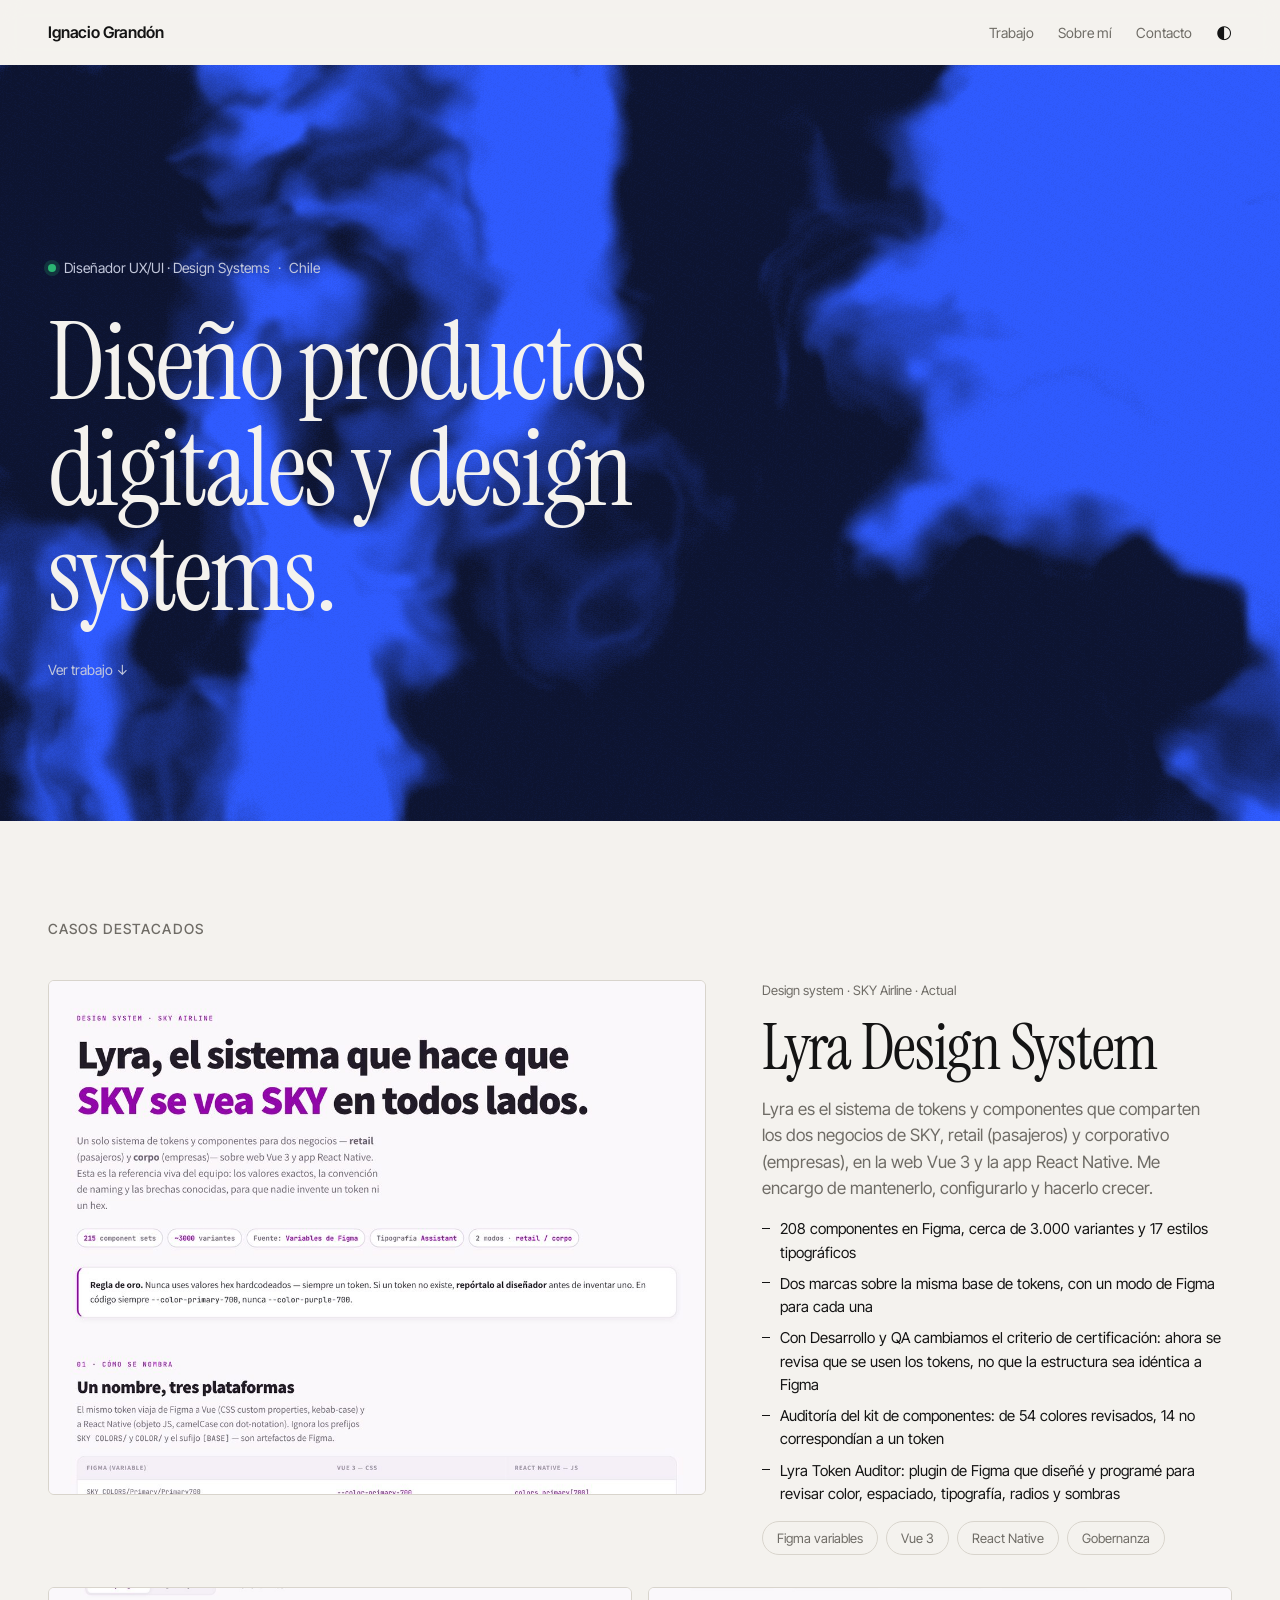
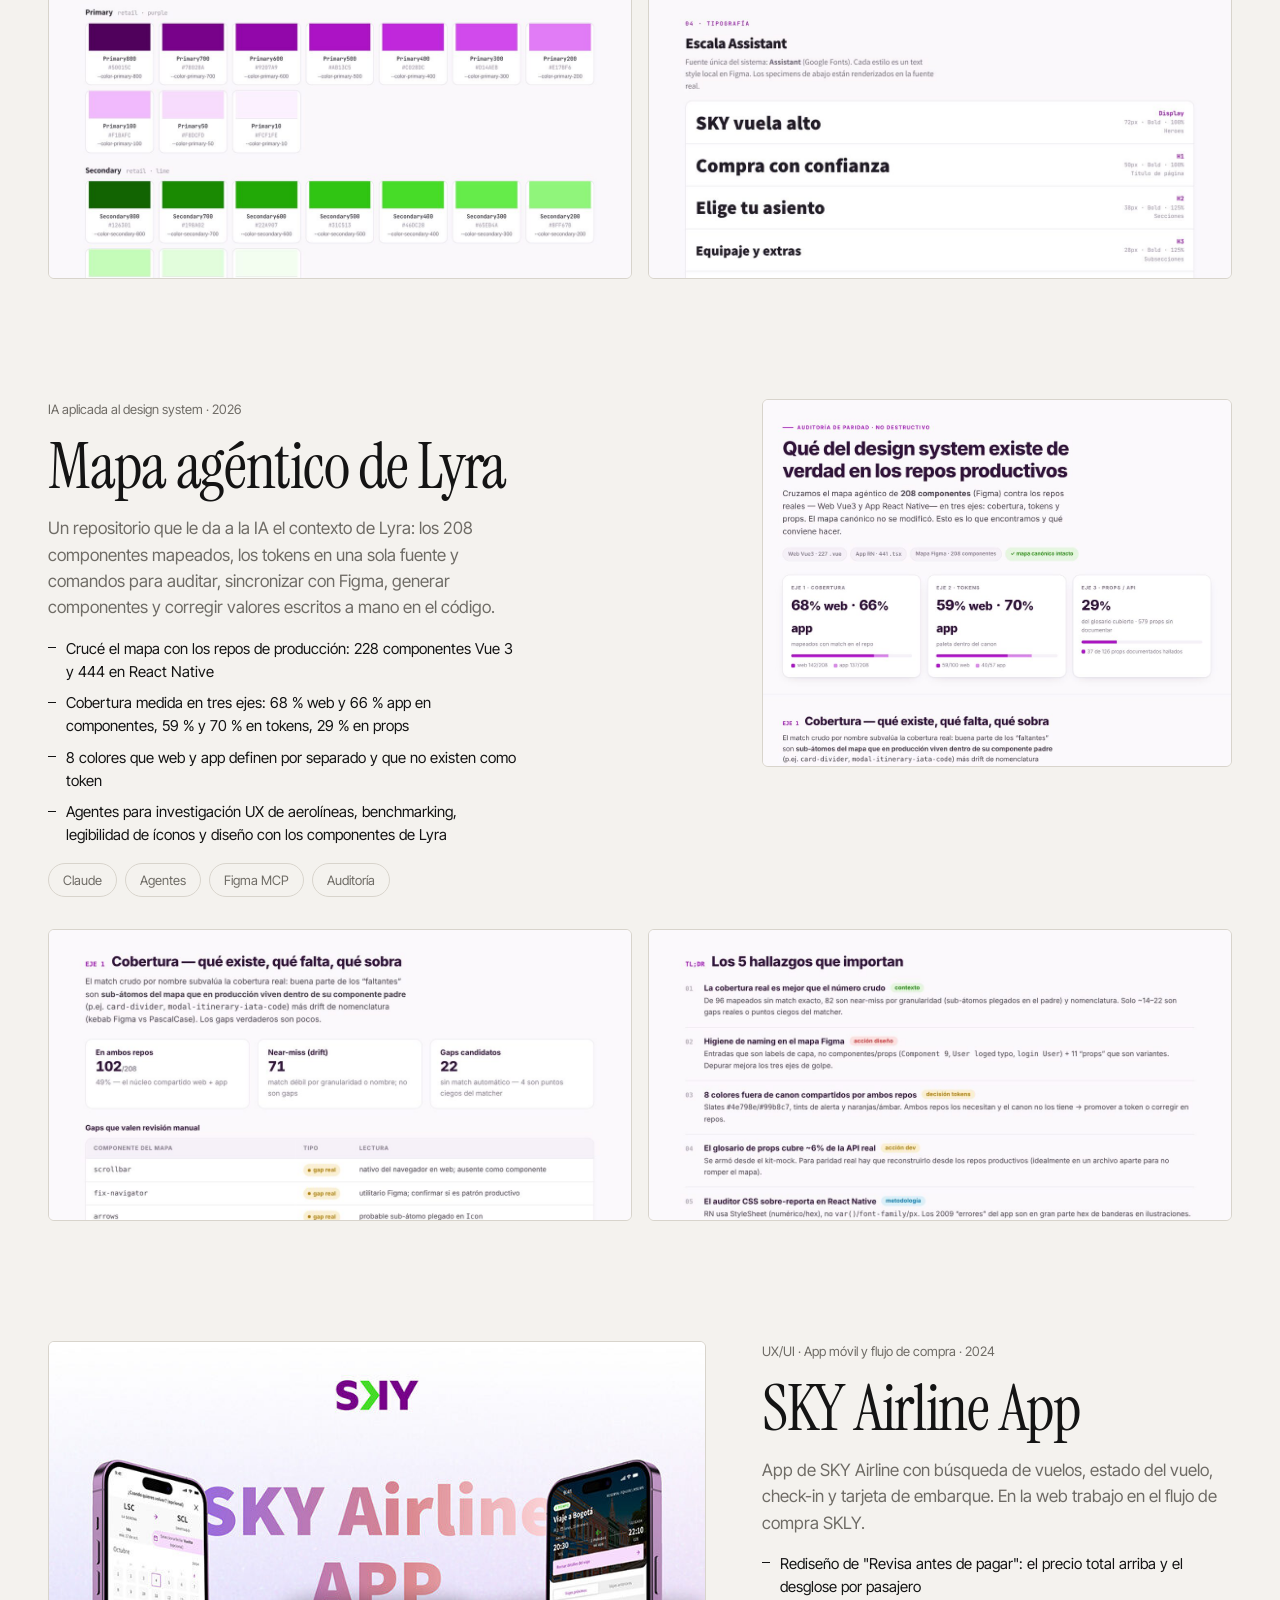
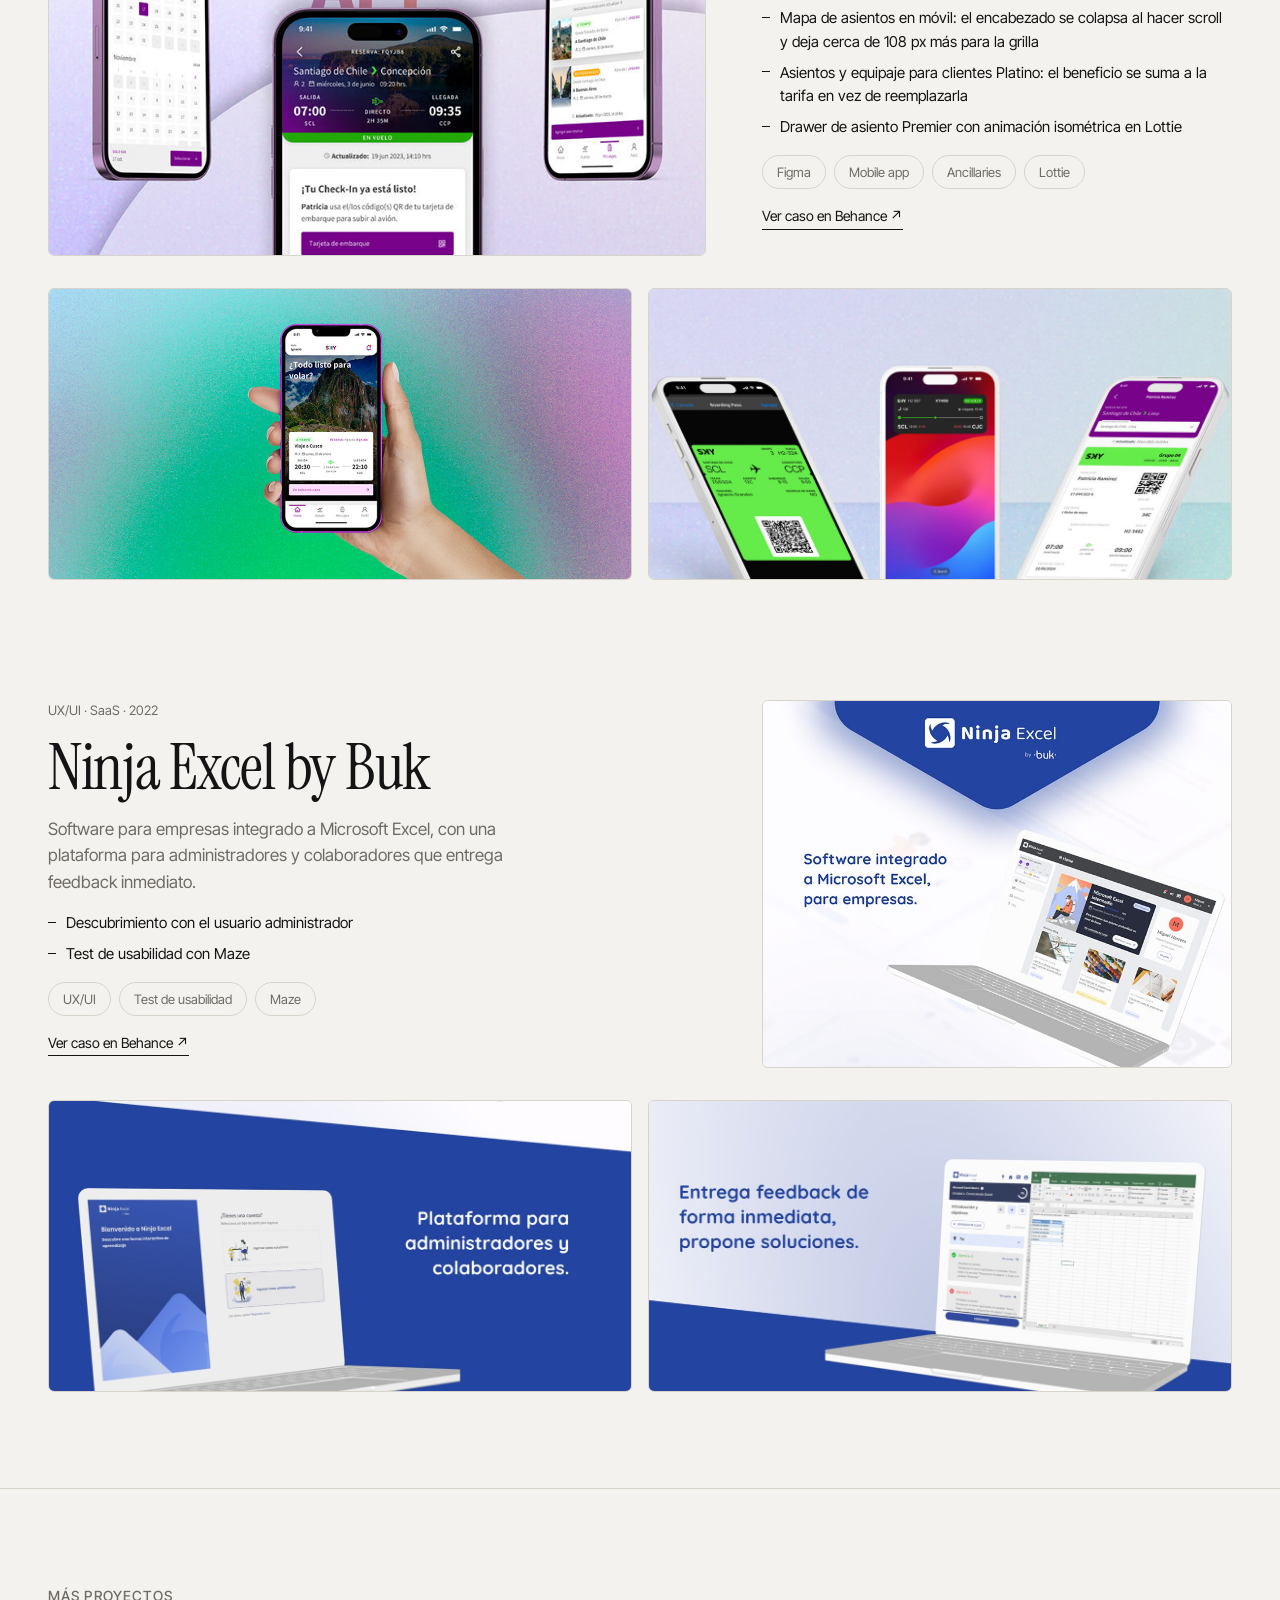
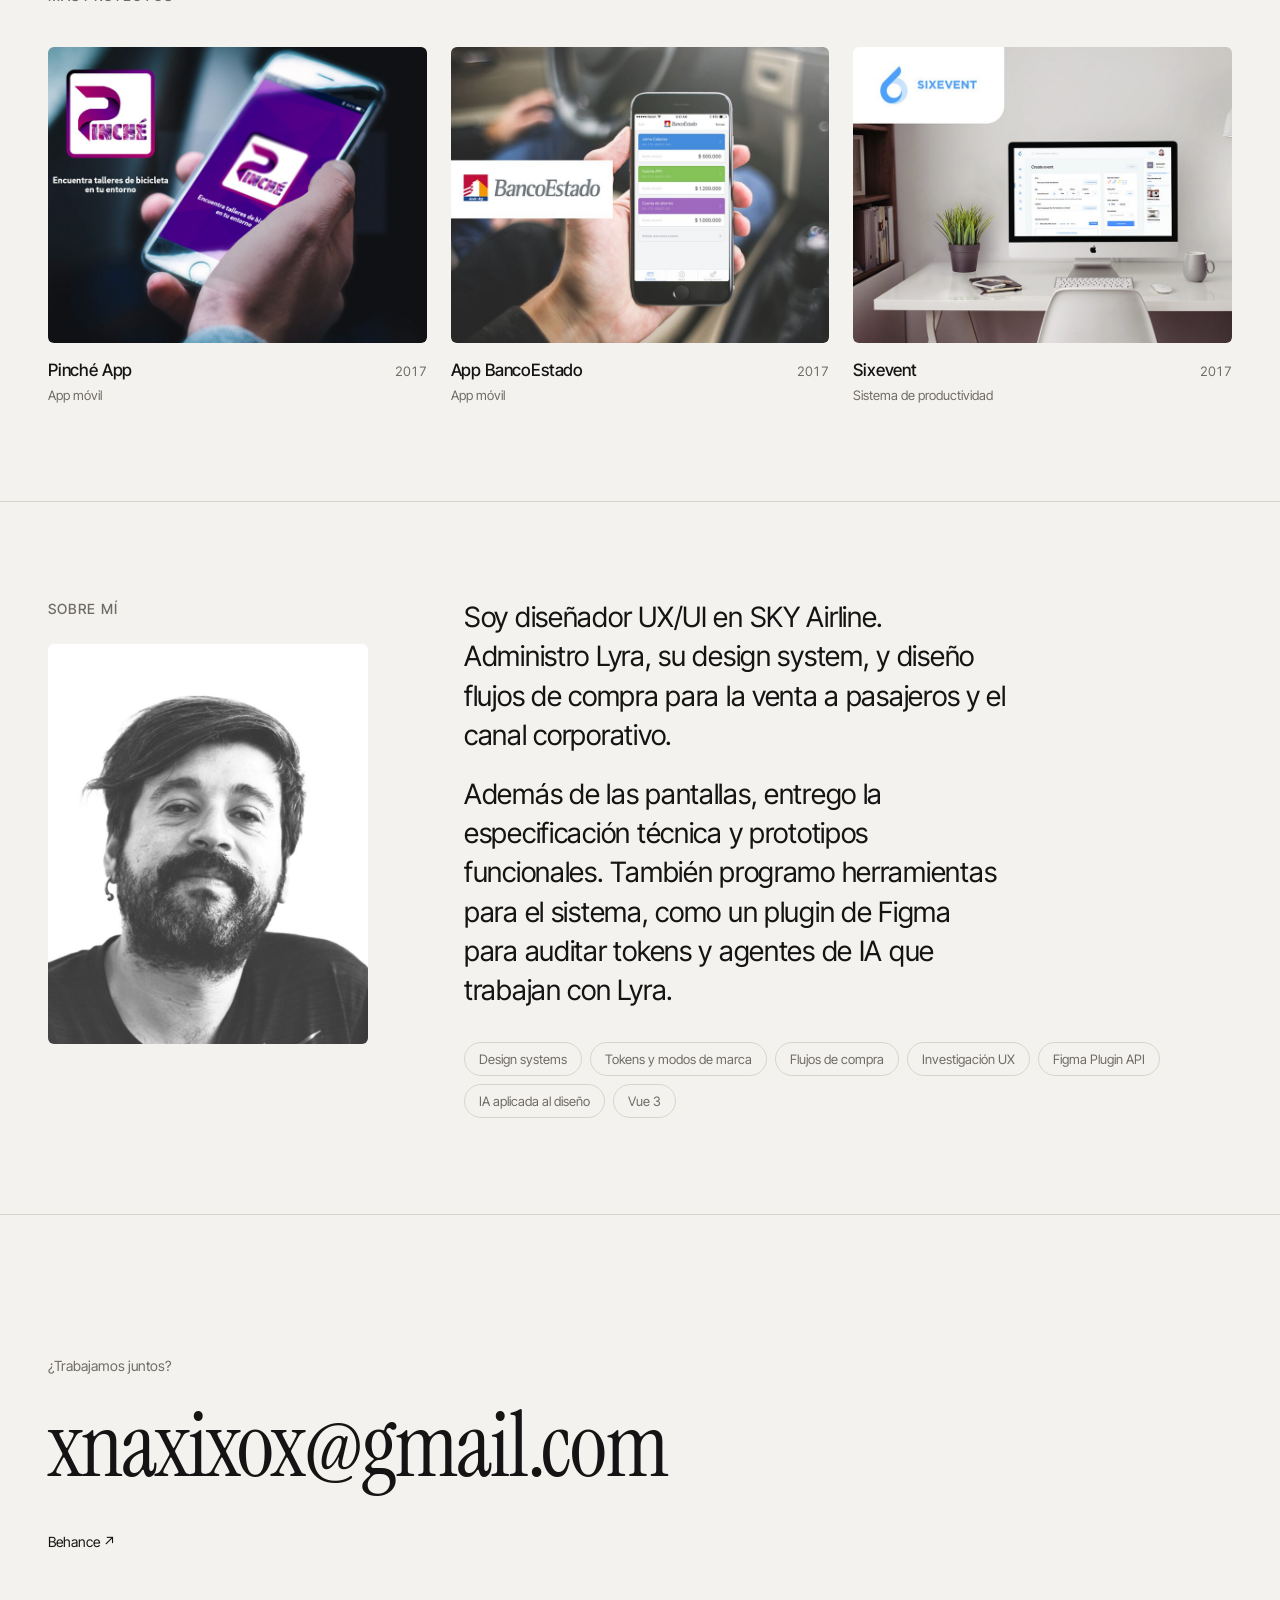
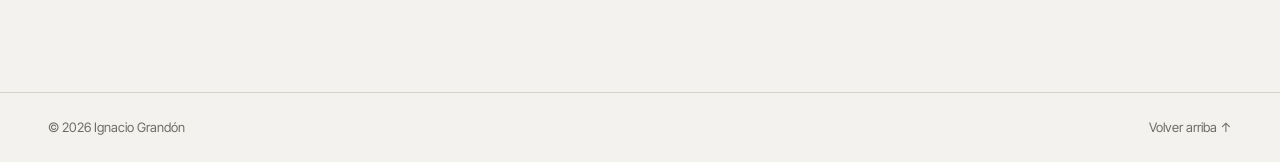
==== index.html @ 6faed66f "Add mouse-reactive duotone background to the hero WebGL fbm noise mapped to two theme tokens with pr" ====
<!doctype html>
<html lang="es">
  <head>
    <meta charset="utf-8" />
    <meta name="viewport" content="width=device-width, initial-scale=1" />
    <title>Ignacio Grandón</title>
    <meta name="description" content="Portafolio de Ignacio Grandón, diseñador UX/UI y de design systems en Chile." />
    <link rel="preconnect" href="https://fonts.googleapis.com" />
    <link rel="preconnect" href="https://fonts.gstatic.com" crossorigin />
    <link
      href="https://fonts.googleapis.com/css2?family=Inter+Tight:wght@400;500;600&family=Instrument+Serif:ital@0;1&display=swap"
      rel="stylesheet"
    />
    <link rel="stylesheet" href="css/styles.css" />
  </head>
  <body>
    <header class="nav">
      <a href="#top" class="nav__brand" data-bind="name"></a>
      <nav class="nav__links">
        <a href="#work">Trabajo</a>
        <a href="#about">Sobre mí</a>
        <a href="#contact">Contacto</a>
        <button class="theme-toggle" type="button" aria-label="Cambiar tema">◐</button>
      </nav>
    </header>

    <main id="top">
      <section class="hero">
        <canvas class="hero__bg" aria-hidden="true"></canvas>
        <p class="eyebrow">
          <span class="dot"></span>
          <span data-bind="role"></span> · <span data-bind="location"></span>
        </p>
        <h1 class="hero__title" data-bind="headline"></h1>
        <a href="#work" class="hero__scroll">Ver trabajo ↓</a>
      </section>

      <section id="work" class="section">
        <div class="section__head">
          <h2>Casos destacados</h2>
        </div>
        <div class="featured" id="featured"></div>
      </section>

      <section id="archive" class="section">
        <div class="section__head">
          <h2>Más proyectos</h2>
        </div>
        <div class="projects projects--grid" id="projects"></div>
      </section>

      <section id="about" class="section about">
        <div class="about__aside">
          <h2>Sobre mí</h2>
          <img class="about__photo" src="assets/img/ignacio.jpg" alt="Retrato de Ignacio Grandón" loading="lazy" />
        </div>
        <div class="about__body">
          <div id="about-text"></div>
          <ul class="tags" id="skills"></ul>
        </div>
      </section>

      <section id="contact" class="section contact">
        <p class="eyebrow">¿Trabajamos juntos?</p>
        <a class="contact__mail" id="mail"></a>
        <ul class="contact__links" id="links"></ul>
      </section>
    </main>

    <footer class="footer">
      <span>© <span id="year"></span> <span data-bind="name"></span></span>
      <a href="#top">Volver arriba ↑</a>
    </footer>

    <script src="js/data.js"></script>
    <script src="js/main.js"></script>
    <script src="js/hero-bg.js"></script>
  </body>
</html>
---- css/styles.css ----
:root {
  --bg: #f4f2ee;
  --fg: #141414;
  --muted: #6f6c66;
  --line: #d8d4cc;
  --accent: #2f5bff;
  /* Duotono del hero: tinta y azul, texto claro encima */
  --duo-a: #0d1430;
  --duo-b: #2f5bff;
  --duo-text: #f4f2ee;
  --duo-muted: #c3c8dc;
  --sans: "Inter Tight", system-ui, sans-serif;
  --serif: "Instrument Serif", Georgia, serif;
  --gutter: clamp(16px, 4vw, 48px);
  color-scheme: light;
}

@media (prefers-color-scheme: dark) {
  :root:not([data-theme="light"]) {
    --bg: #111110;
    --fg: #ecebe7;
    --muted: #8d8a83;
    --line: #2a2926;
    --accent: #7d97ff;
    --duo-a: #08090f;
    --duo-b: #3a5cf0;
    color-scheme: dark;
  }
}
:root[data-theme="dark"] {
  --bg: #111110;
  --fg: #ecebe7;
  --muted: #8d8a83;
  --line: #2a2926;
  --accent: #7d97ff;
  --duo-a: #08090f;
  --duo-b: #3a5cf0;
  color-scheme: dark;
}

* { box-sizing: border-box; margin: 0; padding: 0; }
html { scroll-behavior: smooth; }
body {
  background: var(--bg);
  color: var(--fg);
  font: 400 16px/1.55 var(--sans);
  -webkit-font-smoothing: antialiased;
  transition: background 0.3s, color 0.3s;
}
a { color: inherit; text-decoration: none; }
button { font: inherit; color: inherit; background: none; border: 0; cursor: pointer; }

/* Nav */
.nav {
  position: sticky; top: env(safe-area-inset-top, 0px); z-index: 10;
  display: flex; justify-content: space-between; align-items: center;
  padding: 20px var(--gutter);
  background: color-mix(in srgb, var(--bg) 85%, transparent);
  backdrop-filter: blur(10px);
}
.nav__brand { font-weight: 600; letter-spacing: -0.01em; }
.nav__links { display: flex; gap: 24px; align-items: center; font-size: 14px; }
.nav__links a { color: var(--muted); transition: color 0.2s; }
.nav__links a:hover { color: var(--fg); }
.theme-toggle { font-size: 18px; line-height: 1; }

/* Hero */
.hero {
  position: relative; isolation: isolate; overflow: hidden;
  display: flex; flex-direction: column; justify-content: center; gap: 32px;
  padding: clamp(80px, 15vw, 200px) var(--gutter) clamp(72px, 11vw, 160px);
  color: var(--duo-text);
  /* Respaldo sin WebGL: un foco azul que sigue al mouse sobre la tinta */
  background:
    radial-gradient(circle at var(--mx, 72%) var(--my, 30%), var(--duo-b), transparent 55%),
    var(--duo-a);
}
.hero__bg { position: absolute; inset: 0; z-index: -1; width: 100%; height: 100%; display: block; }
.hero .eyebrow, .hero__scroll { color: var(--duo-muted); }
.hero__scroll:hover { color: var(--duo-text); }
.eyebrow {
  display: flex; align-items: center; gap: 8px;
  font-size: 14px; color: var(--muted);
}
.dot {
  width: 8px; height: 8px; border-radius: 50%;
  background: #2bb673; box-shadow: 0 0 0 4px color-mix(in srgb, #2bb673 20%, transparent);
}
.hero__title {
  max-width: 16ch;
  font: 400 clamp(44px, 8.4vw, 128px)/0.98 var(--serif);
  letter-spacing: -0.02em;
}
.hero__scroll { font-size: 14px; }

/* Sections */
.hero + .section::before { display: none; }
.section { padding: 96px var(--gutter); border-top: 1px solid var(--line); }
.section h2 { font-size: 14px; font-weight: 500; color: var(--muted); text-transform: uppercase; letter-spacing: 0.08em; }
.section__head { display: flex; justify-content: space-between; align-items: center; margin-bottom: 40px; }

/* Casos destacados */
.featured { display: grid; gap: 120px; }
.case {
  display: grid; grid-template-columns: minmax(0, 1.4fr) minmax(0, 1fr);
  gap: 32px 56px; align-items: start;
}
.case:nth-child(even) .case__cover { order: 2; }
.case__cover { display: block; overflow: hidden; border-radius: 6px; border: 1px solid var(--line); }
.case__cover img, .case__details img { display: block; width: 100%; height: auto; }
.case__cover img { aspect-ratio: 808 / 632; object-fit: cover; transition: transform 0.8s cubic-bezier(0.2, 0.7, 0.2, 1); }
.case__cover:hover img { transform: scale(1.03); }
.case__info { display: grid; gap: 16px; min-width: 0; }
.case__meta { font-size: 13px; color: var(--muted); }
.case__title { font: 400 clamp(36px, 5vw, 64px)/1 var(--serif); letter-spacing: -0.02em; text-wrap: balance; }
.case__summary { max-width: 46ch; color: var(--muted); font-size: 17px; }
.case__info .tags { margin-top: 0; }
.case__highlights { list-style: none; display: grid; gap: 8px; max-width: 52ch; font-size: 15px; }
.case__highlights li { padding-left: 18px; position: relative; }
.case__highlights li::before { content: ""; position: absolute; left: 0; top: 0.7em; width: 8px; height: 1px; background: var(--fg); }
.case__link { justify-self: start; font-size: 14px; border-bottom: 1px solid currentColor; padding-bottom: 2px; }
.case__link:hover { color: var(--accent); }
.case__details { order: 3; grid-column: 1 / -1; display: grid; grid-template-columns: 1fr 1fr; gap: 16px; }
.case__details img { aspect-ratio: 2 / 1; object-fit: cover; object-position: top; border-radius: 6px; border: 1px solid var(--line); }

/* Más proyectos — grid */
.projects--grid { display: grid; grid-template-columns: repeat(3, minmax(0, 1fr)); gap: 48px 24px; }
.project { display: block; }
.project__media { overflow: hidden; aspect-ratio: 808 / 632; max-width: 100%; border-radius: 6px; background: var(--line); }
.project__media img {
  width: 100%; height: 100%; object-fit: cover; display: block;
  transition: transform 0.8s cubic-bezier(0.2, 0.7, 0.2, 1);
}
.project:hover .project__media img { transform: scale(1.04); }
.project__meta {
  display: grid; grid-template-columns: 1fr auto; gap: 2px 16px;
  align-items: baseline; padding-top: 14px;
}
.project__title { font-size: 17px; font-weight: 500; letter-spacing: -0.01em; }
.project__cat { grid-row: 2; font-size: 13px; color: var(--muted); }
.project__year { font-size: 13px; color: var(--muted); font-variant-numeric: tabular-nums; }

/* About */
.about__aside { display: grid; gap: 24px; align-content: start; }
.about__photo { width: 100%; max-width: 320px; aspect-ratio: 4 / 5; object-fit: cover; border-radius: 6px; filter: grayscale(1); }
.about { display: grid; grid-template-columns: 1fr 2fr; gap: 32px; }
.about__body p { font-size: clamp(20px, 2.2vw, 28px); line-height: 1.4; letter-spacing: -0.01em; margin-bottom: 20px; max-width: 34ch; }
.tags { list-style: none; display: flex; flex-wrap: wrap; gap: 8px; margin-top: 32px; }
.tags li { padding: 6px 14px; border: 1px solid var(--line); border-radius: 999px; font-size: 13px; color: var(--muted); }

/* Contact */
.contact { padding-block: 140px; }
.contact__mail {
  display: inline-block; margin: 24px 0 40px;
  font: 400 clamp(32px, 7vw, 104px)/1 var(--serif);
  letter-spacing: -0.02em; word-break: break-word;
  background: linear-gradient(currentColor, currentColor) 0 100% / 0 1px no-repeat;
  transition: background-size 0.5s, color 0.3s;
}
.contact__mail:hover { color: var(--accent); background-size: 100% 1px; }
.contact__links { list-style: none; display: flex; gap: 24px; font-size: 14px; }
.contact__links a:hover { color: var(--accent); }

.footer {
  display: flex; justify-content: space-between;
  padding: 24px var(--gutter); border-top: 1px solid var(--line);
  font-size: 13px; color: var(--muted);
}

/* Animaciones de aparición
   Solo se ocultan los elementos que están fuera de pantalla al cargar
   (clase .is-pending, la pone main.js); el resto se ve desde el primer cuadro. */
:root { --ease-out: cubic-bezier(0.16, 1, 0.3, 1); }

/* Entrada del hero: palabras que suben desde una máscara */
.hero__title .w { display: inline-block; overflow: hidden; vertical-align: top; padding-bottom: 0.14em; margin-bottom: -0.14em; }
.hero__title .w > span { display: inline-block; animation: word-in 1s var(--ease-out) both; animation-delay: calc(120ms + var(--i) * 70ms); }
.hero .eyebrow, .hero__scroll { animation: fade-up 0.9s var(--ease-out) both; }
.hero .eyebrow { animation-delay: 40ms; }
.hero__scroll { animation-delay: 700ms; }
.nav { animation: fade-down 0.8s var(--ease-out) both; }
@keyframes word-in { from { transform: translateY(105%); } to { transform: none; } }
@keyframes fade-up { from { opacity: 0; transform: translateY(14px); } to { opacity: 1; transform: none; } }
@keyframes fade-down { from { opacity: 0; transform: translateY(-10px); } to { opacity: 1; transform: none; } }

/* Al hacer scroll */
.reveal { transition: opacity 0.9s var(--ease-out), transform 0.9s var(--ease-out); transition-delay: var(--d, 0ms); }
.reveal.is-pending { opacity: 0; transform: translateY(32px); }
.contact__mail.reveal { transition: opacity 0.9s var(--ease-out), transform 0.9s var(--ease-out), background-size 0.5s, color 0.3s; transition-delay: var(--d, 0ms), var(--d, 0ms), 0ms, 0ms; }

/* Imágenes: cortina que se abre de abajo hacia arriba y un leve zoom de salida */
.reveal-img { transition: clip-path 1.2s var(--ease-out); transition-delay: var(--d, 0ms); }
.reveal-img img { transition: transform 1.6s var(--ease-out); transition-delay: var(--d, 0ms); }
.reveal-img.is-pending { clip-path: inset(100% 0 0 0); }
.reveal-img.is-pending img { transform: scale(1.15); }
.reveal-img.is-visible img { transition-delay: 0ms; }

/* Línea superior de cada sección que se dibuja de izquierda a derecha */
.section { position: relative; border-top-color: transparent; }
.section::before {
  content: ""; position: absolute; top: -1px; left: 0; right: 0; height: 1px;
  background: var(--line); transform-origin: left; transition: transform 1.4s var(--ease-out);
}
.section.is-pending::before { transform: scaleX(0); }

@media (prefers-reduced-motion: reduce) {
  html { scroll-behavior: auto; }
  .hero__title .w > span, .hero .eyebrow, .hero__scroll, .nav { animation: none; }
  .reveal, .reveal-img, .reveal-img img, .section::before { transition: none; }
}

@media (max-width: 1000px) {
  .case { grid-template-columns: 1fr; }
  .case:nth-child(even) .case__cover { order: 0; }
}

/* Mobile */
@media (max-width: 720px) {
  .nav__links { gap: 14px; }
  .nav__links a:not(:last-of-type) { display: none; }
  .section__head { flex-direction: column; align-items: flex-start; gap: 16px; }
  .projects--grid { grid-template-columns: 1fr; gap: 40px; }
  .featured { gap: 72px; }
  .case__details { grid-template-columns: 1fr; }
  .about { grid-template-columns: 1fr; }
  .about__photo { max-width: 240px; }
  .section { padding-block: 64px; }
}
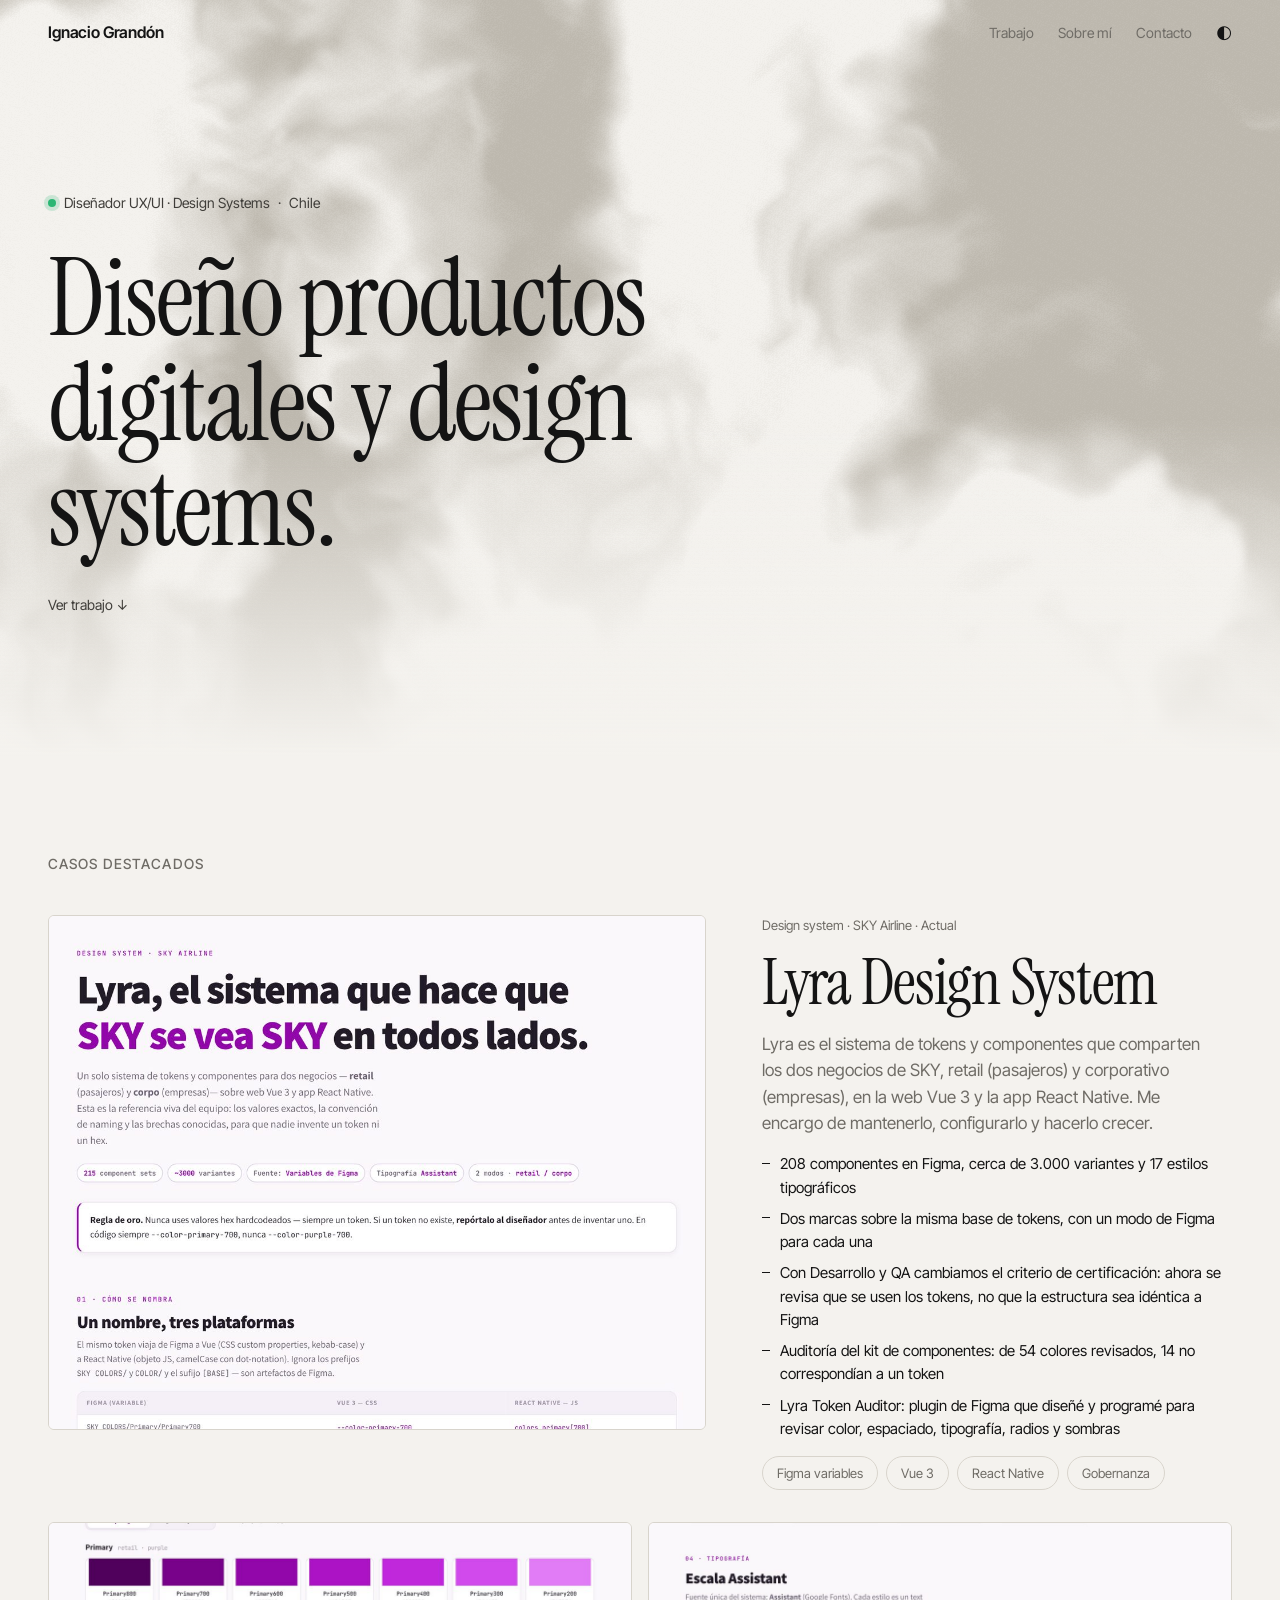
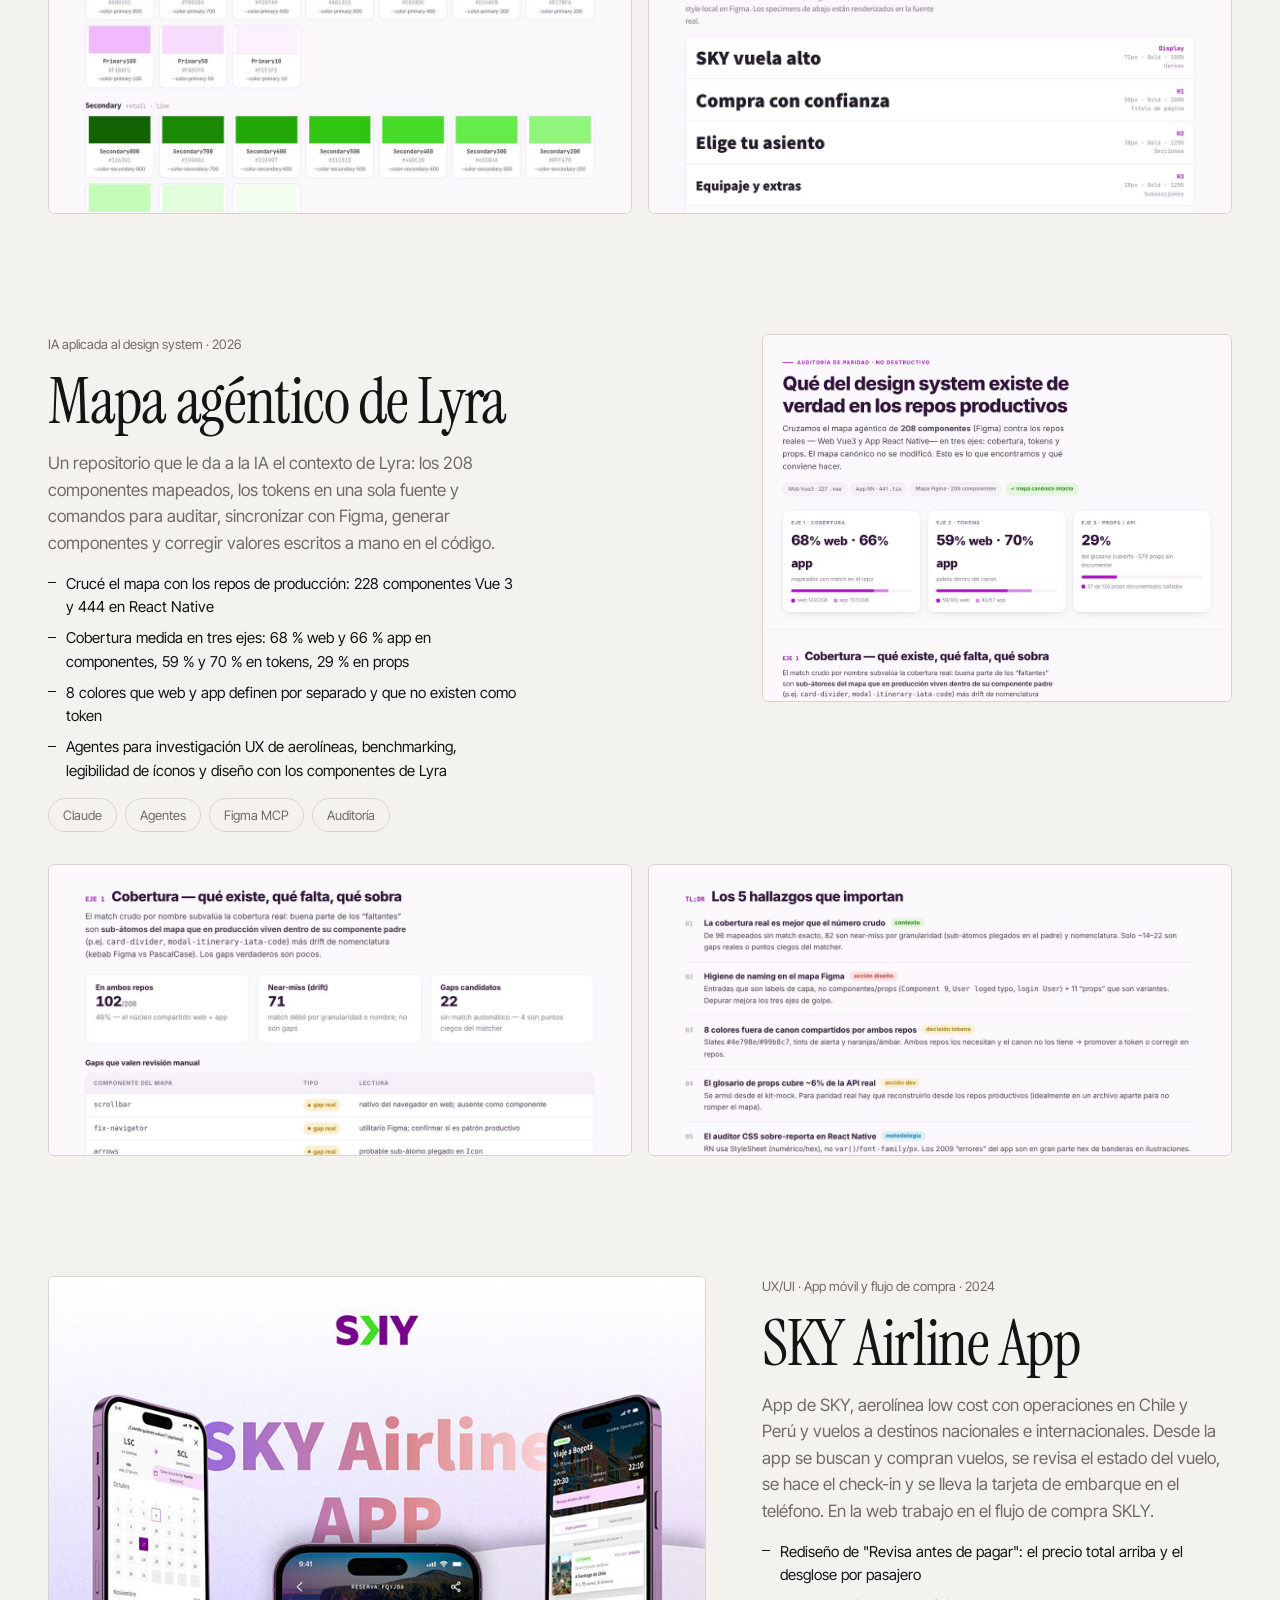
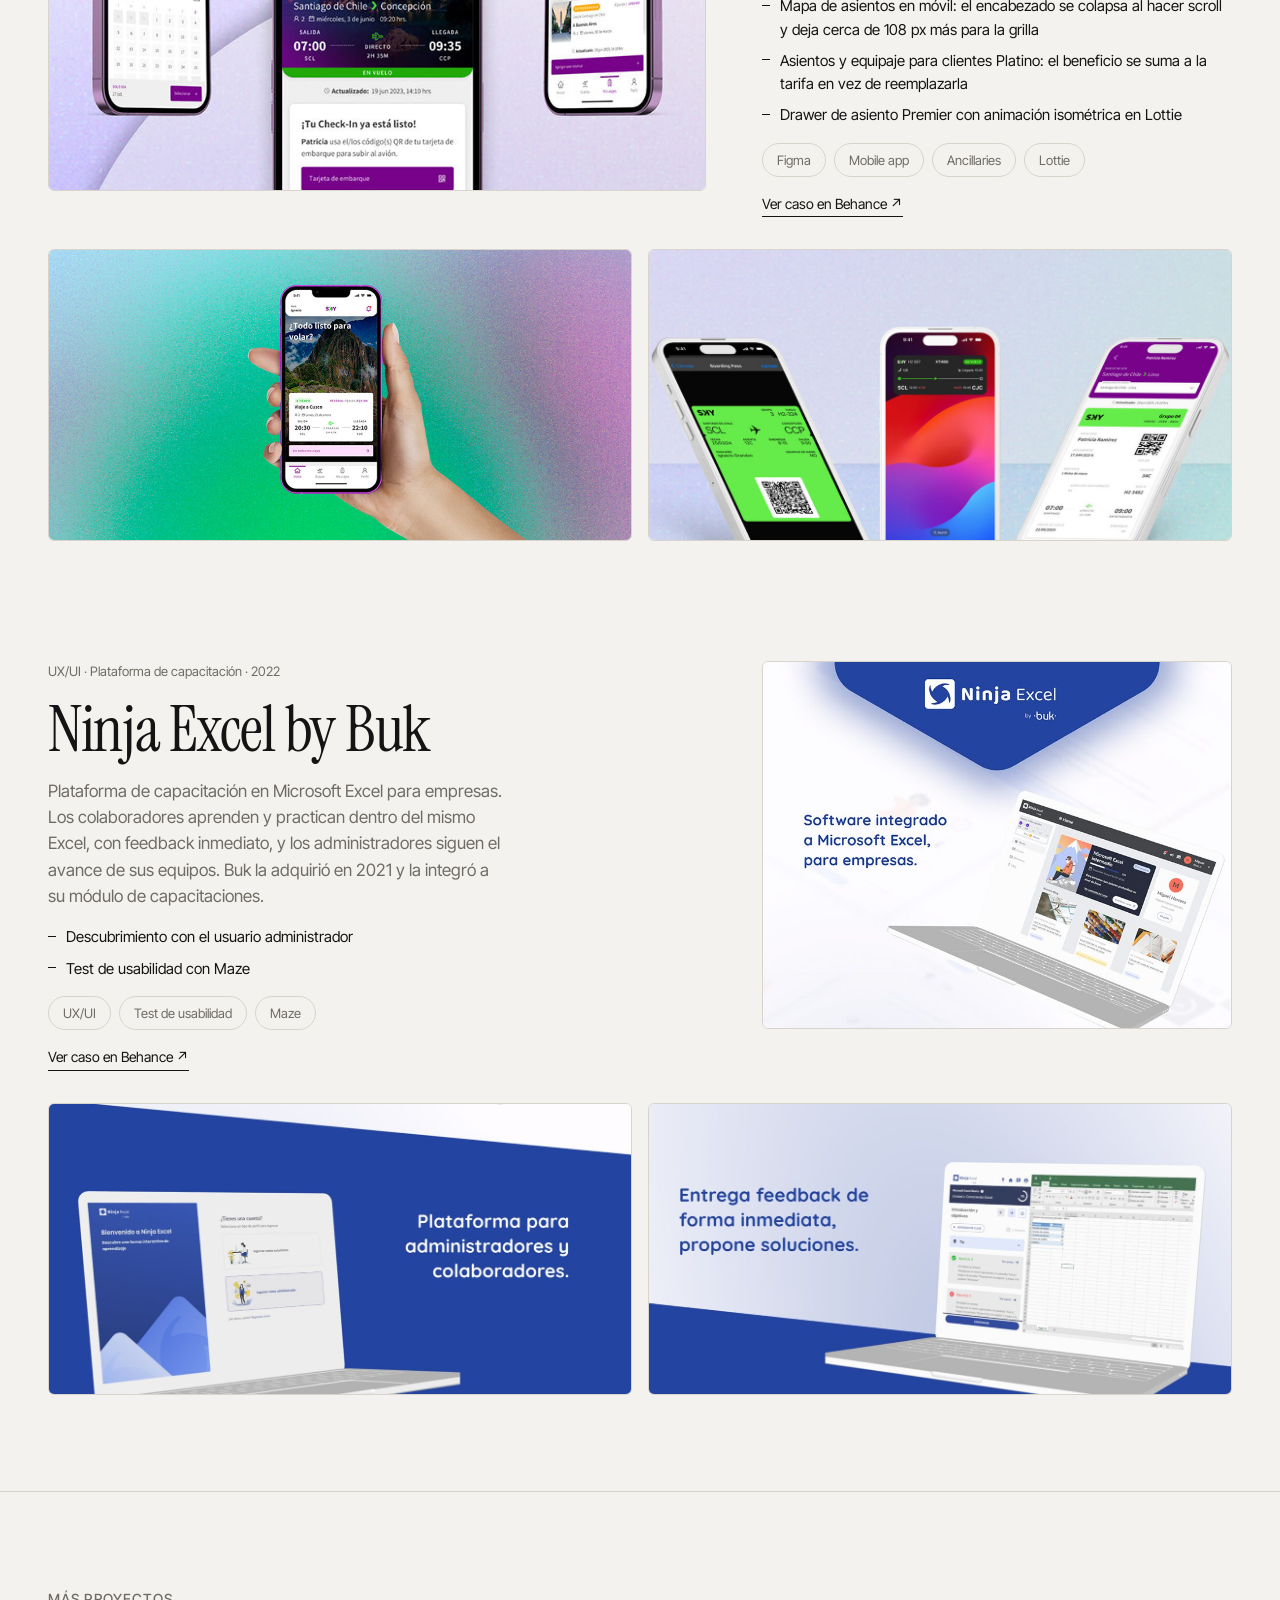
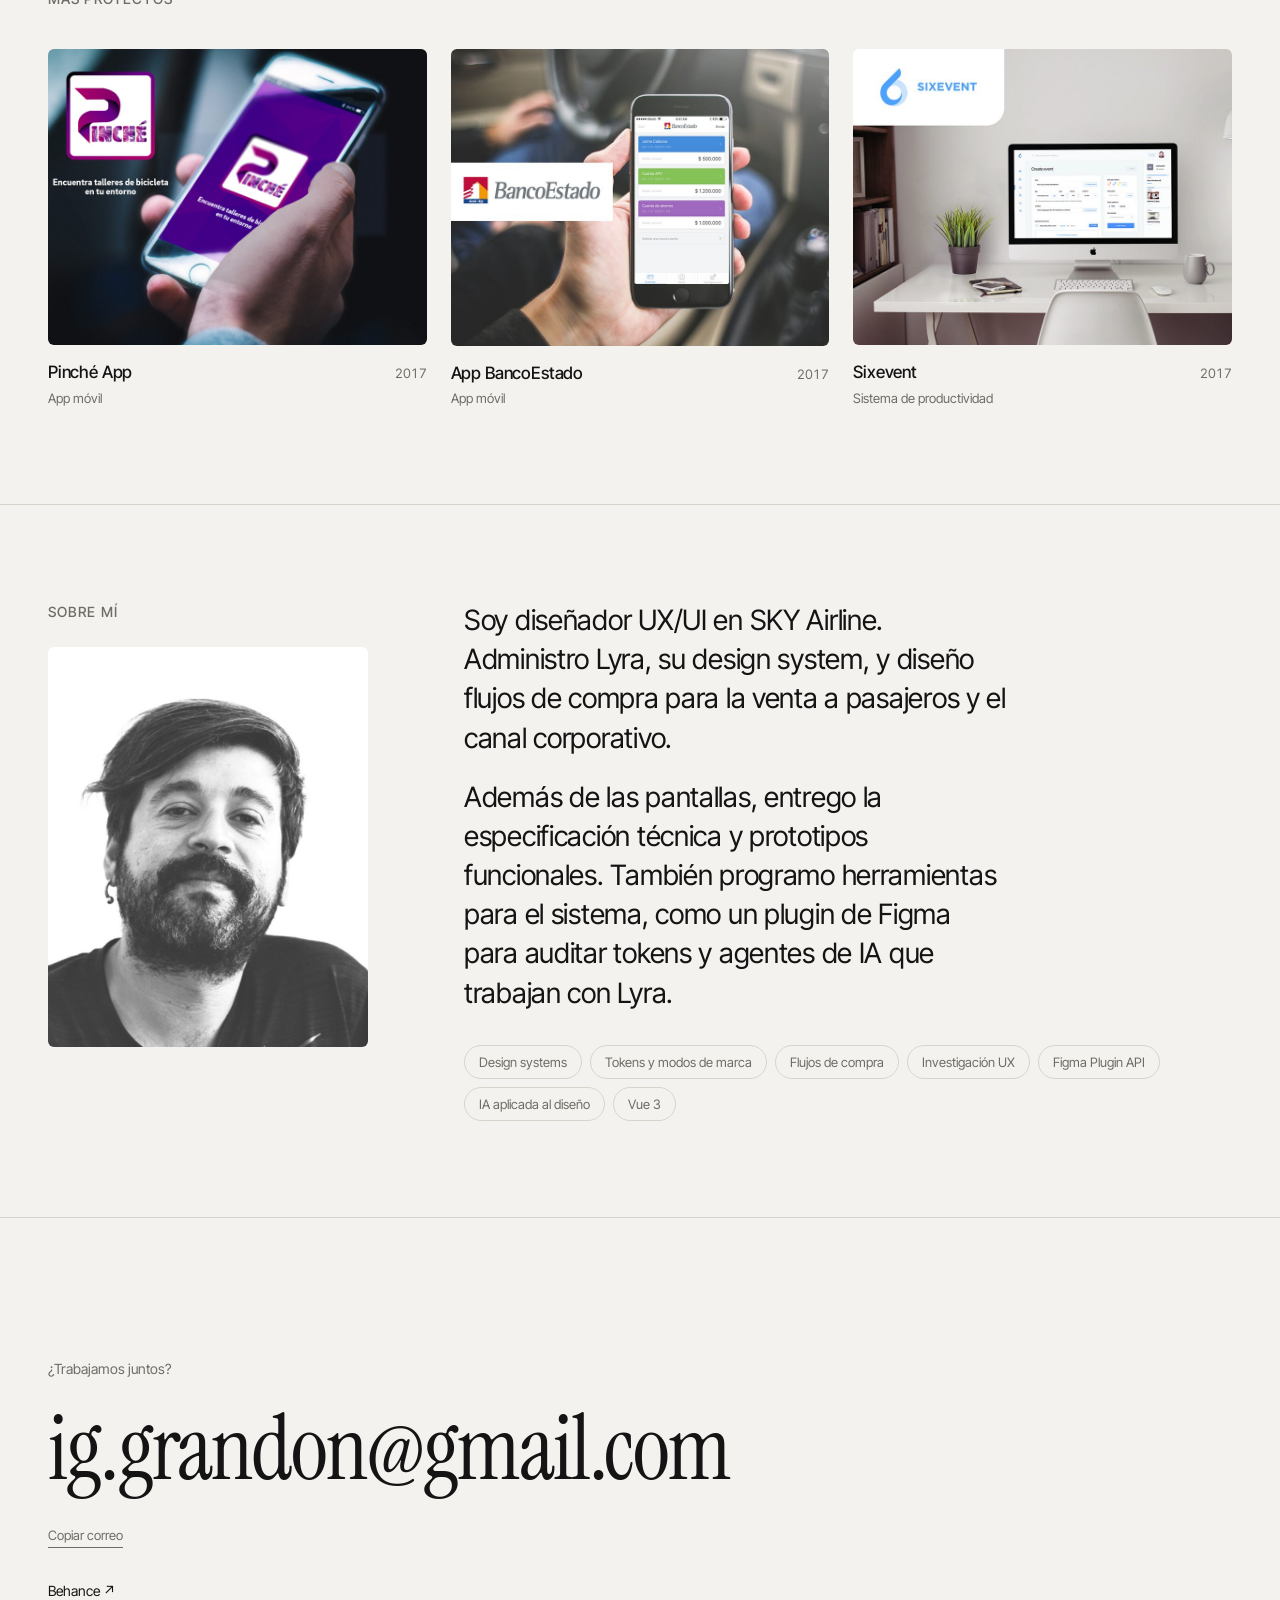
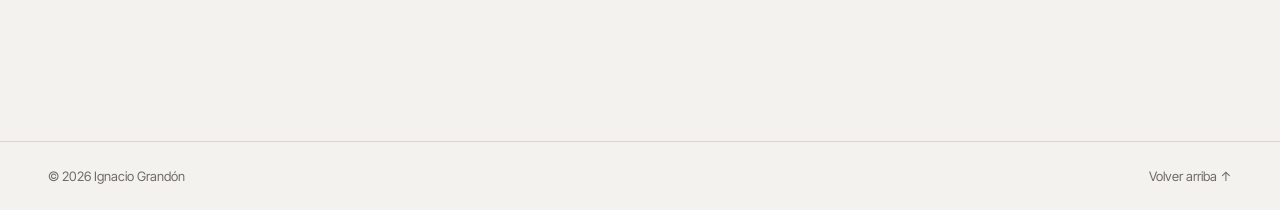
==== commit 2a1662ad: "Update contact email and add a copy button Email is now ig.grandon@gmail.com (mailto link). A copy b" ====
--- a/index.html
+++ b/index.html
@@ -63,6 +63,7 @@
       <section id="contact" class="section contact">
         <p class="eyebrow">¿Trabajamos juntos?</p>
         <a class="contact__mail" id="mail"></a>
+        <button class="contact__copy" id="copy-mail" type="button">Copiar correo</button>
         <ul class="contact__links" id="links"></ul>
       </section>
     </main>
--- a/css/styles.css
+++ b/css/styles.css
@@ -4,11 +4,10 @@
   --muted: #6f6c66;
   --line: #d8d4cc;
   --accent: #2f5bff;
-  /* Duotono del hero: tinta y azul, texto claro encima */
-  --duo-a: #0d1430;
-  --duo-b: #2f5bff;
-  --duo-text: #f4f2ee;
-  --duo-muted: #c3c8dc;
+  /* Duotono del hero: el fondo de la página y un gris apenas más oscuro */
+  --duo-a: #f4f2ee;
+  --duo-b: #bdb8ae;
+  --duo-muted: #3f3d39;
   --sans: "Inter Tight", system-ui, sans-serif;
   --serif: "Instrument Serif", Georgia, serif;
   --gutter: clamp(16px, 4vw, 48px);
@@ -22,8 +21,9 @@
     --muted: #8d8a83;
     --line: #2a2926;
     --accent: #7d97ff;
-    --duo-a: #08090f;
-    --duo-b: #3a5cf0;
+    --duo-a: #111110;
+    --duo-b: #1d1c1a;
+    --duo-muted: #8d8a83;
     color-scheme: dark;
   }
 }
@@ -33,13 +33,14 @@
   --muted: #8d8a83;
   --line: #2a2926;
   --accent: #7d97ff;
-  --duo-a: #08090f;
-  --duo-b: #3a5cf0;
+  --duo-a: #111110;
+  --duo-b: #1d1c1a;
+  --duo-muted: #8d8a83;
   color-scheme: dark;
 }
 
 * { box-sizing: border-box; margin: 0; padding: 0; }
-html { scroll-behavior: smooth; }
+html { scroll-behavior: smooth; scroll-padding-top: 72px; }
 body {
   background: var(--bg);
   color: var(--fg);
@@ -51,12 +52,20 @@
 button { font: inherit; color: inherit; background: none; border: 0; cursor: pointer; }
 
 /* Nav */
+/* El header flota sobre el hero: transparente arriba del todo y con fondo
+   al hacer scroll (main.js le pone .is-scrolled) */
 .nav {
-  position: sticky; top: env(safe-area-inset-top, 0px); z-index: 10;
+  position: fixed; top: env(safe-area-inset-top, 0px); left: 0; right: 0; z-index: 10;
   display: flex; justify-content: space-between; align-items: center;
   padding: 20px var(--gutter);
+  background: transparent;
+  transition: background-color 0.35s ease, backdrop-filter 0.35s ease, box-shadow 0.35s ease;
+}
+.nav.is-scrolled {
   background: color-mix(in srgb, var(--bg) 85%, transparent);
+  -webkit-backdrop-filter: blur(10px);
   backdrop-filter: blur(10px);
+  box-shadow: 0 1px 0 var(--line);
 }
 .nav__brand { font-weight: 600; letter-spacing: -0.01em; }
 .nav__links { display: flex; gap: 24px; align-items: center; font-size: 14px; }
@@ -69,15 +78,19 @@
   position: relative; isolation: isolate; overflow: hidden;
   display: flex; flex-direction: column; justify-content: center; gap: 32px;
   padding: clamp(80px, 15vw, 200px) var(--gutter) clamp(72px, 11vw, 160px);
-  color: var(--duo-text);
-  /* Respaldo sin WebGL: un foco azul que sigue al mouse sobre la tinta */
+  /* Respaldo sin WebGL: un foco gris que sigue al mouse */
   background:
     radial-gradient(circle at var(--mx, 72%) var(--my, 30%), var(--duo-b), transparent 55%),
     var(--duo-a);
 }
 .hero__bg { position: absolute; inset: 0; z-index: -1; width: 100%; height: 100%; display: block; }
+/* Degradado inferior: el fondo animado se disuelve en el color de la página */
+.hero::after {
+  content: ""; position: absolute; inset: auto 0 0 0; height: 45%; z-index: -1; pointer-events: none;
+  background: linear-gradient(to bottom, transparent, var(--bg));
+}
 .hero .eyebrow, .hero__scroll { color: var(--duo-muted); }
-.hero__scroll:hover { color: var(--duo-text); }
+.hero__scroll:hover { color: var(--fg); }
 .eyebrow {
   display: flex; align-items: center; gap: 8px;
   font-size: 14px; color: var(--muted);
@@ -158,6 +171,12 @@
   transition: background-size 0.5s, color 0.3s;
 }
 .contact__mail:hover { color: var(--accent); background-size: 100% 1px; }
+.contact__copy {
+  display: block; margin: -8px 0 32px; font-size: 13px; color: var(--muted);
+  border-bottom: 1px solid currentColor; padding-bottom: 1px;
+}
+.contact__copy:hover { color: var(--fg); }
+.contact__copy:focus-visible { outline: 2px solid var(--fg); outline-offset: 3px; }
 .contact__links { list-style: none; display: flex; gap: 24px; font-size: 14px; }
 .contact__links a:hover { color: var(--accent); }
 
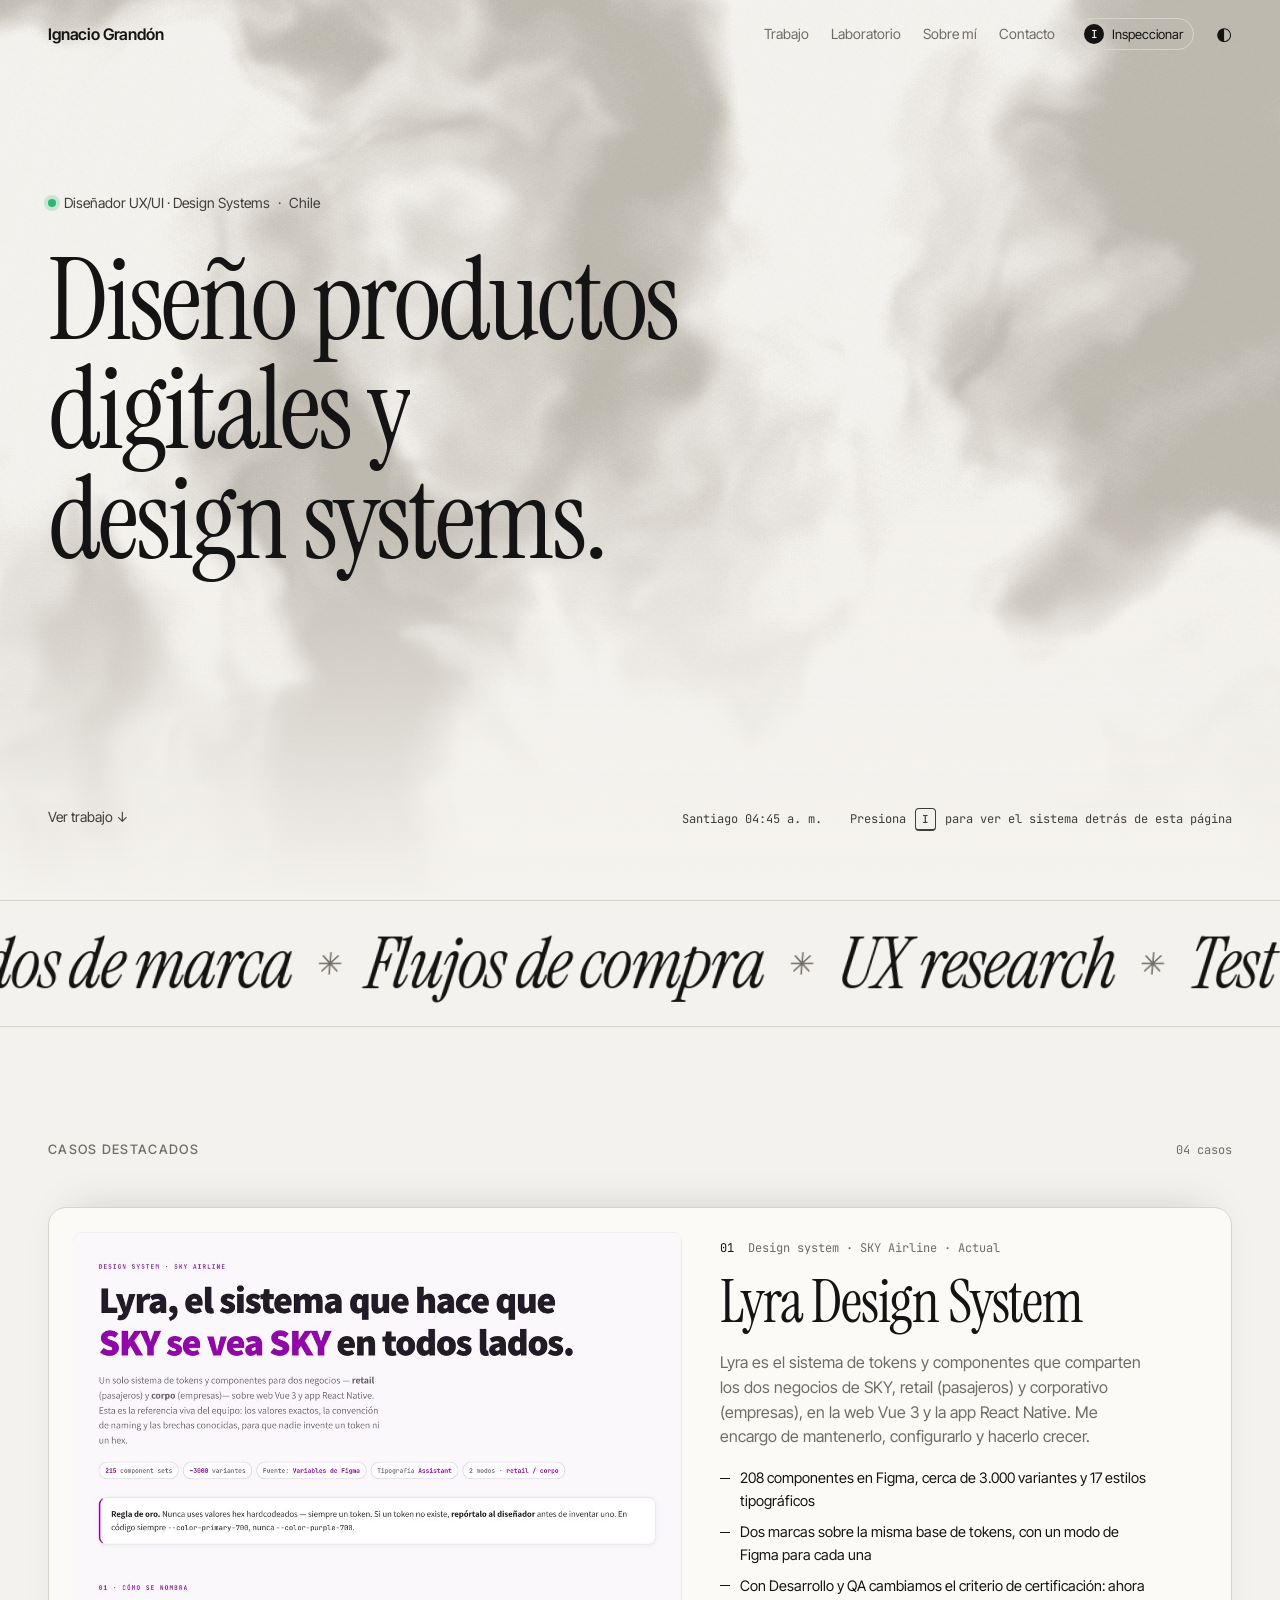
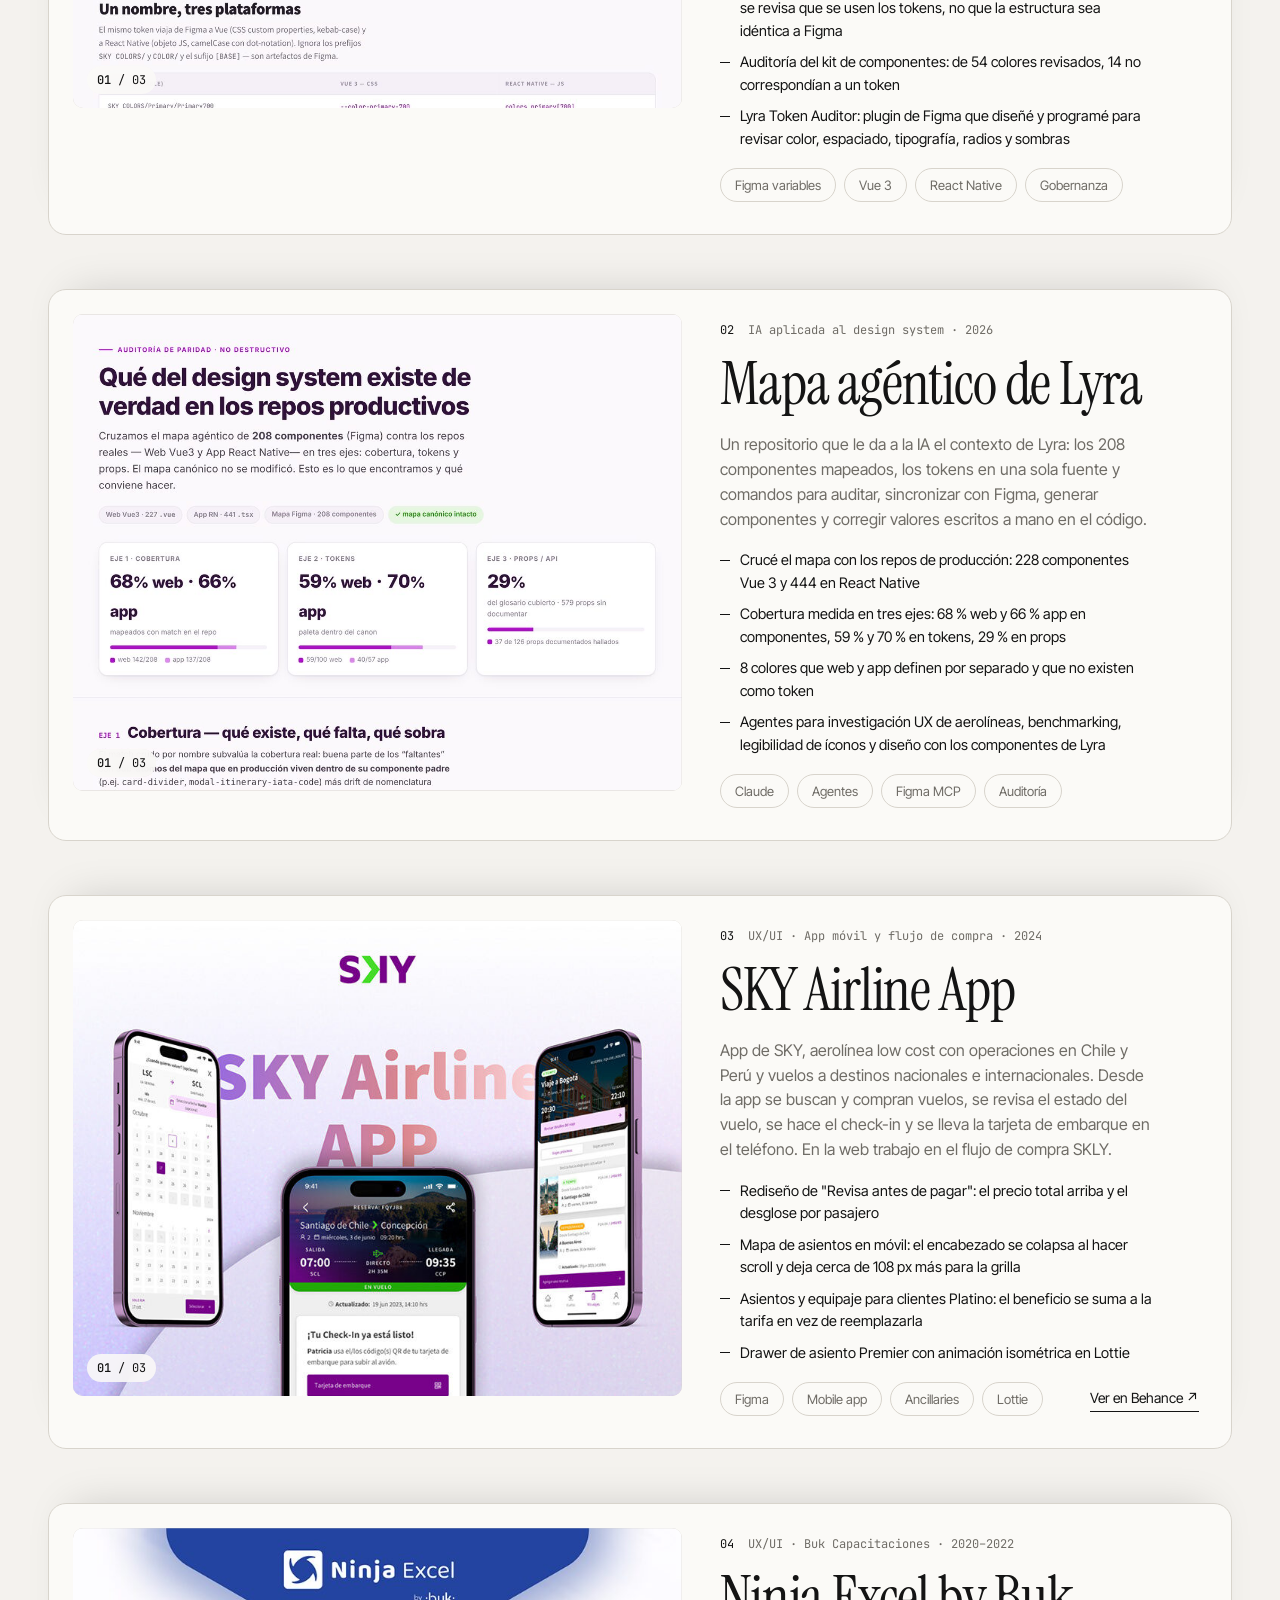
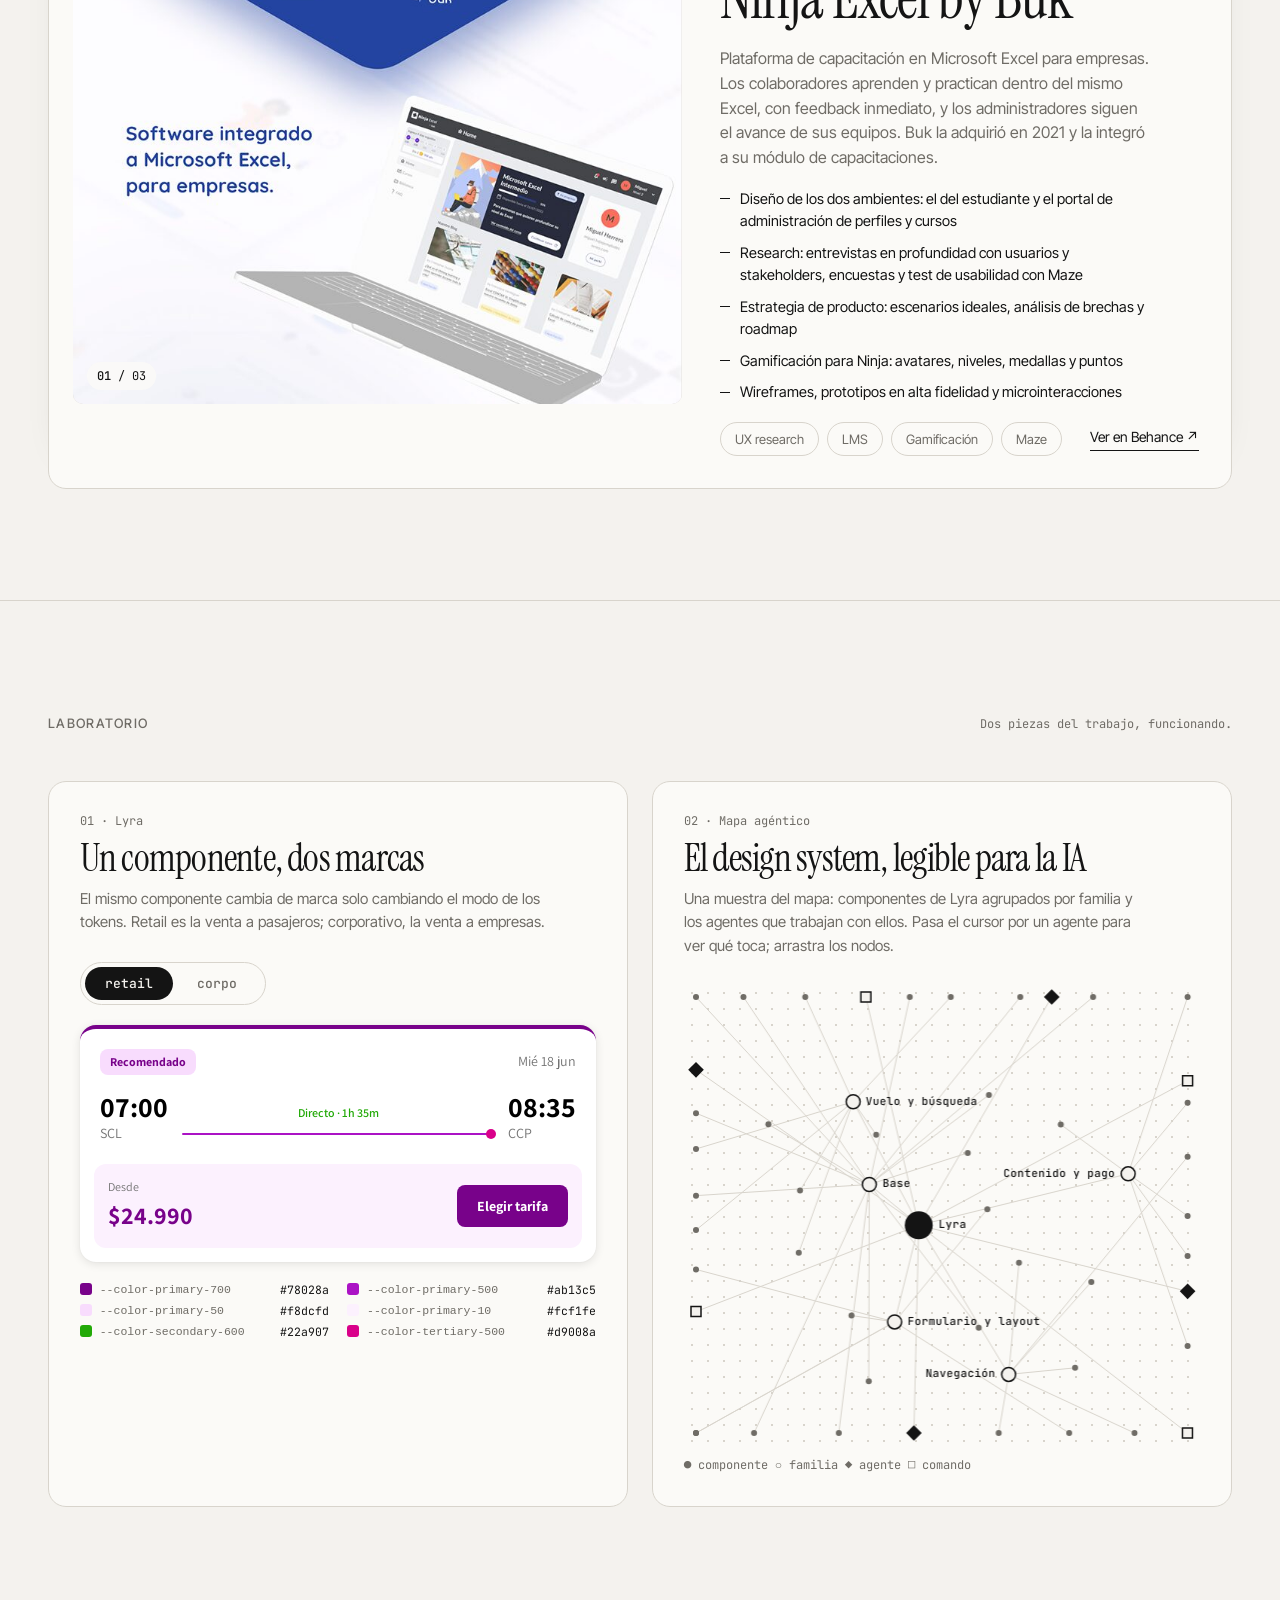
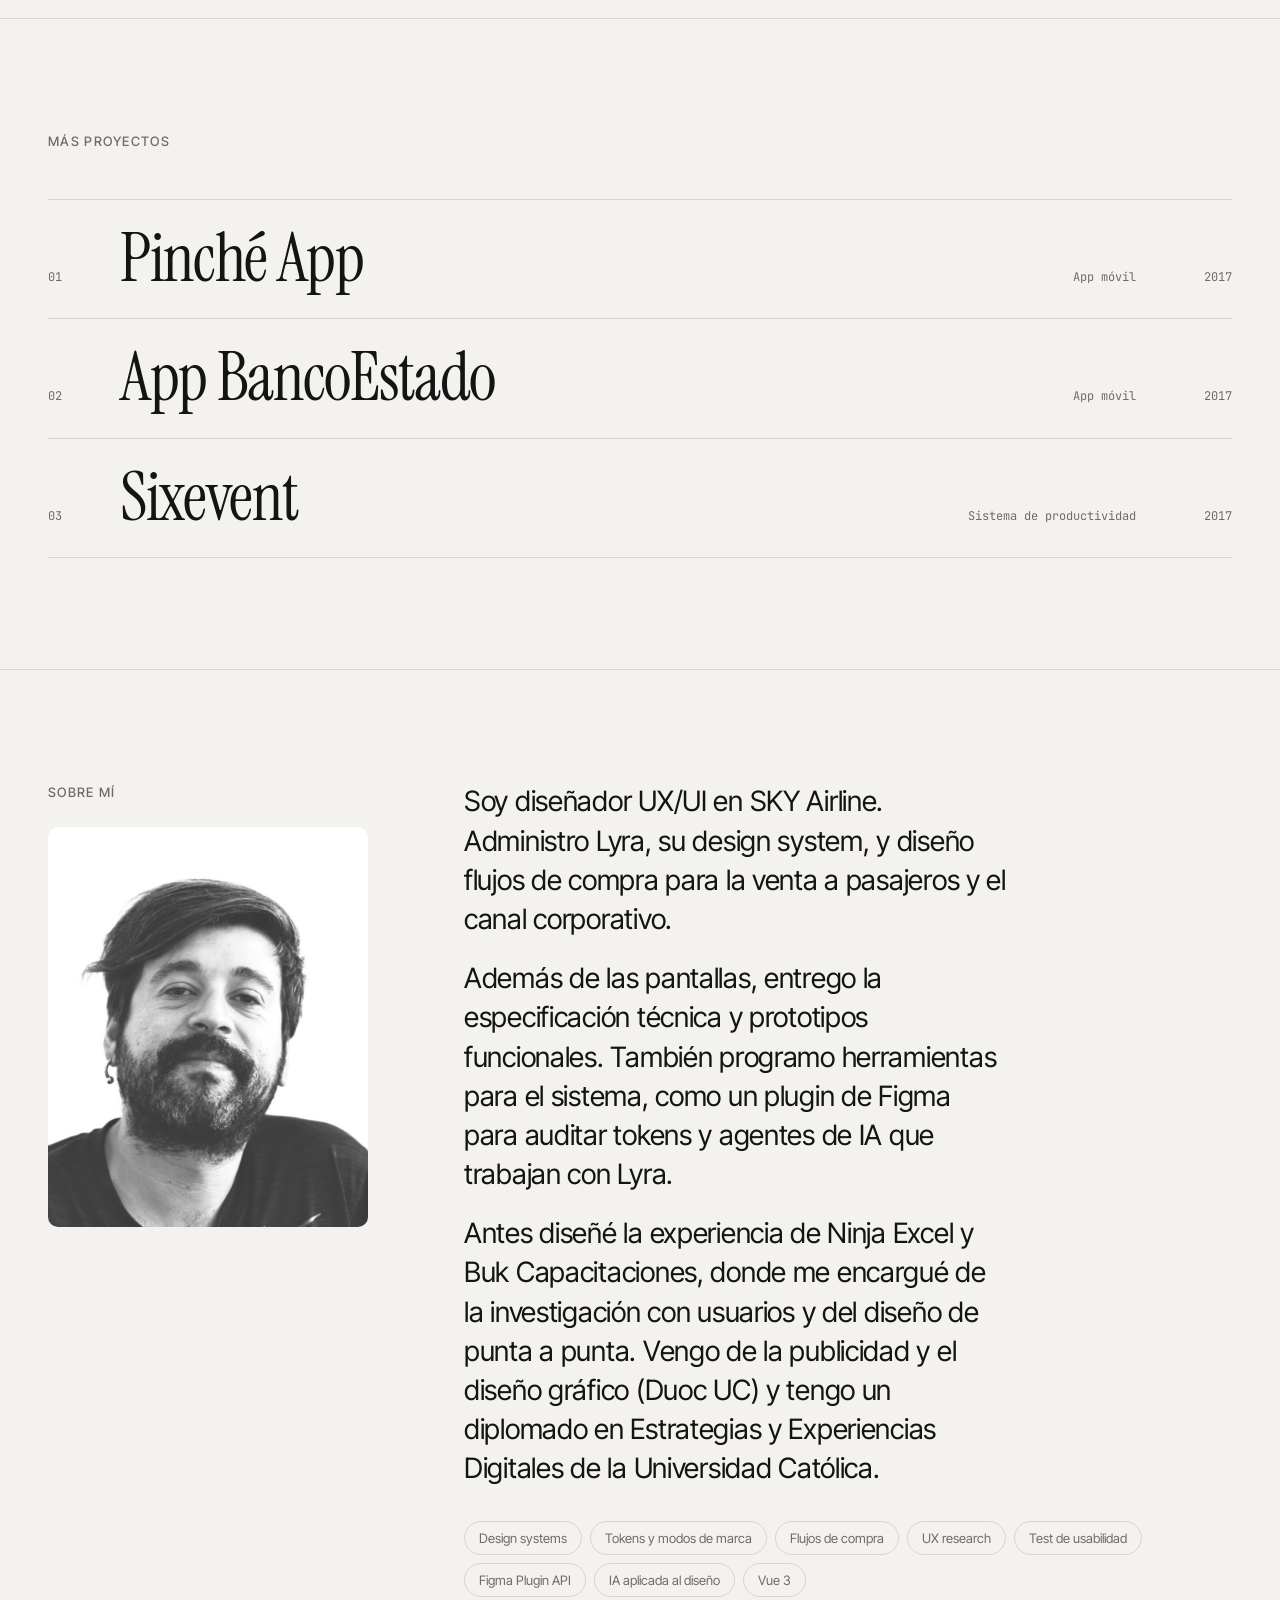
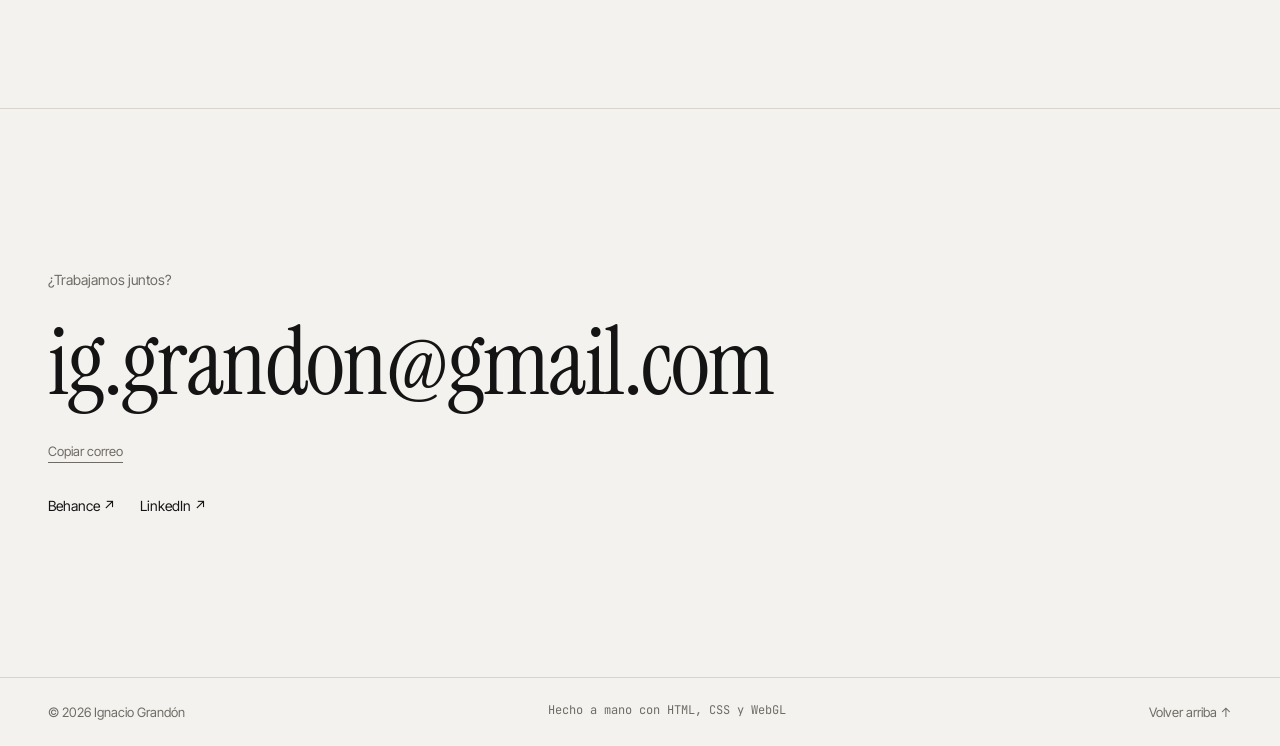
==== commit e5c2b93d: "Redesign interactions around a design-system concept Inspect mode (key I) overlays a 12-column grid " ====
--- a/index.html
+++ b/index.html
@@ -2,25 +2,29 @@
 <html lang="es">
   <head>
     <meta charset="utf-8" />
-    <meta name="viewport" content="width=device-width, initial-scale=1" />
+    <meta name="viewport" content="width=device-width, initial-scale=1, viewport-fit=cover" />
     <title>Ignacio Grandón</title>
     <meta name="description" content="Portafolio de Ignacio Grandón, diseñador UX/UI y de design systems en Chile." />
     <link rel="preconnect" href="https://fonts.googleapis.com" />
     <link rel="preconnect" href="https://fonts.gstatic.com" crossorigin />
     <link
-      href="https://fonts.googleapis.com/css2?family=Inter+Tight:wght@400;500;600&family=Instrument+Serif:ital@0;1&display=swap"
+      href="https://fonts.googleapis.com/css2?family=Inter+Tight:wght@400;500;600&family=Instrument+Serif:ital@0;1&family=JetBrains+Mono:wght@400;500&family=Assistant:wght@400;600;700&display=swap"
       rel="stylesheet"
     />
     <link rel="stylesheet" href="css/styles.css" />
   </head>
   <body>
     <header class="nav">
-      <a href="#top" class="nav__brand" data-bind="name"></a>
+      <a href="#top" class="nav__brand" data-bind="name" data-magnetic></a>
       <nav class="nav__links">
-        <a href="#work">Trabajo</a>
-        <a href="#about">Sobre mí</a>
-        <a href="#contact">Contacto</a>
-        <button class="theme-toggle" type="button" aria-label="Cambiar tema">◐</button>
+        <a href="#work" data-magnetic>Trabajo</a>
+        <a href="#lab" data-magnetic>Laboratorio</a>
+        <a href="#about" data-magnetic>Sobre mí</a>
+        <a href="#contact" data-magnetic>Contacto</a>
+        <button class="inspect-toggle" type="button" aria-pressed="false" data-magnetic>
+          <span class="inspect-toggle__key" aria-hidden="true">I</span><span class="inspect-toggle__label">Inspeccionar</span>
+        </button>
+        <button class="theme-toggle" type="button" aria-label="Cambiar tema" data-magnetic>◐</button>
       </nav>
     </header>
 
@@ -32,21 +36,91 @@
           <span data-bind="role"></span> · <span data-bind="location"></span>
         </p>
         <h1 class="hero__title" data-bind="headline"></h1>
-        <a href="#work" class="hero__scroll">Ver trabajo ↓</a>
+        <div class="hero__foot">
+          <a href="#work" class="hero__scroll" data-magnetic>Ver trabajo ↓</a>
+          <p class="hero__meta">
+            <span>Santiago <time class="clock" id="clock">--:--</time></span>
+            <span class="hero__hint">Presiona <kbd>I</kbd> para ver el sistema detrás de esta página</span>
+          </p>
+        </div>
       </section>
+
+      <div class="marquee" aria-hidden="true">
+        <div class="marquee__track" id="marquee"></div>
+      </div>
 
       <section id="work" class="section">
         <div class="section__head">
           <h2>Casos destacados</h2>
+          <p class="section__count" id="case-count"></p>
         </div>
-        <div class="featured" id="featured"></div>
+        <div class="stack" id="featured"></div>
+      </section>
+
+      <section id="lab" class="section lab">
+        <div class="section__head">
+          <h2>Laboratorio</h2>
+          <p class="section__note">Dos piezas del trabajo, funcionando.</p>
+        </div>
+
+        <div class="lab__grid">
+          <article class="lab__item" id="modes">
+            <header class="lab__head">
+              <p class="lab__kicker">01 · Lyra</p>
+              <h3 class="lab__title">Un componente, dos marcas</h3>
+              <p class="lab__text">
+                El mismo componente cambia de marca solo cambiando el modo de los tokens. Retail es la venta a
+                pasajeros; corporativo, la venta a empresas.
+              </p>
+            </header>
+            <div class="modes">
+              <div class="modes__switch" role="group" aria-label="Modo de tokens">
+                <button type="button" data-mode="retail" aria-pressed="true">retail</button>
+                <button type="button" data-mode="corpo" aria-pressed="false">corpo</button>
+                <span class="modes__thumb" aria-hidden="true"></span>
+              </div>
+              <div class="flight" data-mode="retail" id="flight">
+                <div class="flight__top">
+                  <span class="flight__badge">Recomendado</span>
+                  <span class="flight__date">Mié 18 jun</span>
+                </div>
+                <div class="flight__route">
+                  <div><b>07:00</b><span>SCL</span></div>
+                  <div class="flight__line"><span>Directo · 1h 35m</span></div>
+                  <div><b>08:35</b><span>CCP</span></div>
+                </div>
+                <div class="flight__bottom">
+                  <div class="flight__price"><small>Desde</small><b>$24.990</b></div>
+                  <button class="flight__cta" type="button">Elegir tarifa</button>
+                </div>
+              </div>
+              <ul class="modes__tokens" id="mode-tokens"></ul>
+            </div>
+          </article>
+
+          <article class="lab__item" id="graph-item">
+            <header class="lab__head">
+              <p class="lab__kicker">02 · Mapa agéntico</p>
+              <h3 class="lab__title">El design system, legible para la IA</h3>
+              <p class="lab__text">
+                Una muestra del mapa: componentes de Lyra agrupados por familia y los agentes que trabajan con ellos.
+                Pasa el cursor por un agente para ver qué toca; arrastra los nodos.
+              </p>
+            </header>
+            <div class="graph">
+              <canvas class="graph__canvas" id="graph" aria-label="Grafo de componentes de Lyra y agentes de IA" role="img"></canvas>
+              <p class="graph__tip" id="graph-tip" aria-live="polite"></p>
+            </div>
+          </article>
+        </div>
       </section>
 
       <section id="archive" class="section">
         <div class="section__head">
           <h2>Más proyectos</h2>
         </div>
-        <div class="projects projects--grid" id="projects"></div>
+        <ul class="list" id="projects"></ul>
+        <div class="list__preview" aria-hidden="true"><img alt="" id="list-preview-img" /></div>
       </section>
 
       <section id="about" class="section about">
@@ -62,7 +136,7 @@
 
       <section id="contact" class="section contact">
         <p class="eyebrow">¿Trabajamos juntos?</p>
-        <a class="contact__mail" id="mail"></a>
+        <a class="contact__mail" id="mail" data-cursor="Escribir"></a>
         <button class="contact__copy" id="copy-mail" type="button">Copiar correo</button>
         <ul class="contact__links" id="links"></ul>
       </section>
@@ -70,11 +144,23 @@
 
     <footer class="footer">
       <span>© <span id="year"></span> <span data-bind="name"></span></span>
+      <span class="footer__built">Hecho a mano con HTML, CSS y WebGL</span>
       <a href="#top">Volver arriba ↑</a>
     </footer>
+
+    <!-- Capa del modo inspección (la dibuja js/inspect.js) -->
+    <div class="inspect" aria-hidden="true">
+      <div class="inspect__grid"></div>
+      <div class="inspect__box"><span class="inspect__pad"></span></div>
+      <div class="inspect__label"></div>
+    </div>
+    <div class="cursor" aria-hidden="true"><span class="cursor__label"></span></div>
 
     <script src="js/data.js"></script>
     <script src="js/main.js"></script>
     <script src="js/hero-bg.js"></script>
+    <script src="js/cursor.js"></script>
+    <script src="js/inspect.js"></script>
+    <script src="js/lab.js"></script>
   </body>
 </html>
--- a/css/styles.css
+++ b/css/styles.css
@@ -1,26 +1,36 @@
+/* Concepto: la página se comporta como un design system.
+   Tokens arriba; todo lo demás se arma con ellos. El modo inspección (tecla I)
+   deja ver la grilla, las cajas y los tokens que usa cada elemento. */
 :root {
   --bg: #f4f2ee;
+  --surface: #fbfaf7;
   --fg: #141414;
   --muted: #6f6c66;
   --line: #d8d4cc;
   --accent: #2f5bff;
-  /* Duotono del hero: el fondo de la página y un gris apenas más oscuro */
+  /* Rojo de redline, solo para el modo inspección (como las cotas en Figma) */
+  --inspect: #f2452e;
+  /* Duotono del hero: el fondo de la página y un gris más oscuro */
   --duo-a: #f4f2ee;
   --duo-b: #bdb8ae;
   --duo-muted: #3f3d39;
   --sans: "Inter Tight", system-ui, sans-serif;
   --serif: "Instrument Serif", Georgia, serif;
+  --mono: "JetBrains Mono", ui-monospace, Menlo, monospace;
   --gutter: clamp(16px, 4vw, 48px);
+  --ease-out: cubic-bezier(0.16, 1, 0.3, 1);
   color-scheme: light;
 }
 
 @media (prefers-color-scheme: dark) {
   :root:not([data-theme="light"]) {
     --bg: #111110;
+    --surface: #191917;
     --fg: #ecebe7;
     --muted: #8d8a83;
     --line: #2a2926;
     --accent: #7d97ff;
+    --inspect: #ff6a52;
     --duo-a: #111110;
     --duo-b: #1d1c1a;
     --duo-muted: #8d8a83;
@@ -29,10 +39,12 @@
 }
 :root[data-theme="dark"] {
   --bg: #111110;
+  --surface: #191917;
   --fg: #ecebe7;
   --muted: #8d8a83;
   --line: #2a2926;
   --accent: #7d97ff;
+  --inspect: #ff6a52;
   --duo-a: #111110;
   --duo-b: #1d1c1a;
   --duo-muted: #8d8a83;
@@ -47,17 +59,25 @@
   font: 400 16px/1.55 var(--sans);
   -webkit-font-smoothing: antialiased;
   transition: background 0.3s, color 0.3s;
+  overflow-x: hidden;
 }
 a { color: inherit; text-decoration: none; }
 button { font: inherit; color: inherit; background: none; border: 0; cursor: pointer; }
-
-/* Nav */
+img { max-width: 100%; }
+:focus-visible { outline: 2px solid var(--fg); outline-offset: 3px; border-radius: 2px; }
+::selection { background: var(--fg); color: var(--bg); }
+kbd {
+  font: 500 11px/1 var(--mono); padding: 3px 6px; border: 1px solid currentColor;
+  border-bottom-width: 2px; border-radius: 4px;
+}
+
+/* ---------- Nav ---------- */
 /* El header flota sobre el hero: transparente arriba del todo y con fondo
    al hacer scroll (main.js le pone .is-scrolled) */
 .nav {
-  position: fixed; top: env(safe-area-inset-top, 0px); left: 0; right: 0; z-index: 10;
+  position: fixed; top: env(safe-area-inset-top, 0px); left: 0; right: 0; z-index: 50;
   display: flex; justify-content: space-between; align-items: center;
-  padding: 20px var(--gutter);
+  padding: 18px var(--gutter);
   background: transparent;
   transition: background-color 0.35s ease, backdrop-filter 0.35s ease, box-shadow 0.35s ease;
 }
@@ -67,17 +87,29 @@
   backdrop-filter: blur(10px);
   box-shadow: 0 1px 0 var(--line);
 }
-.nav__brand { font-weight: 600; letter-spacing: -0.01em; }
-.nav__links { display: flex; gap: 24px; align-items: center; font-size: 14px; }
-.nav__links a { color: var(--muted); transition: color 0.2s; }
+.nav__brand { font-weight: 600; letter-spacing: -0.01em; display: inline-block; transition: transform 0.4s var(--ease-out); }
+.nav__links { display: flex; gap: 22px; align-items: center; font-size: 14px; }
+.nav__links a, .nav__links button { display: inline-block; transition: transform 0.4s var(--ease-out), color 0.2s; }
+.nav__links a { color: var(--muted); }
 .nav__links a:hover { color: var(--fg); }
 .theme-toggle { font-size: 18px; line-height: 1; }
-
-/* Hero */
+.inspect-toggle {
+  display: inline-flex !important; align-items: center; gap: 8px; font-size: 13px;
+  padding: 5px 10px 5px 6px; border: 1px solid var(--line); border-radius: 999px;
+}
+.inspect-toggle__key {
+  font: 500 11px/1 var(--mono); width: 20px; height: 20px; display: grid; place-items: center;
+  border-radius: 50%; background: var(--fg); color: var(--bg);
+}
+.inspect-toggle[aria-pressed="true"] { border-color: var(--inspect); color: var(--inspect); }
+.inspect-toggle[aria-pressed="true"] .inspect-toggle__key { background: var(--inspect); color: #fff; }
+
+/* ---------- Hero ---------- */
 .hero {
   position: relative; isolation: isolate; overflow: hidden;
   display: flex; flex-direction: column; justify-content: center; gap: 32px;
-  padding: clamp(80px, 15vw, 200px) var(--gutter) clamp(72px, 11vw, 160px);
+  min-height: min(100svh, 980px);
+  padding: clamp(110px, 15vw, 200px) var(--gutter) clamp(40px, 6vw, 72px);
   /* Respaldo sin WebGL: un foco gris que sigue al mouse */
   background:
     radial-gradient(circle at var(--mx, 72%) var(--my, 30%), var(--duo-b), transparent 55%),
@@ -89,159 +121,357 @@
   content: ""; position: absolute; inset: auto 0 0 0; height: 45%; z-index: -1; pointer-events: none;
   background: linear-gradient(to bottom, transparent, var(--bg));
 }
-.hero .eyebrow, .hero__scroll { color: var(--duo-muted); }
-.hero__scroll:hover { color: var(--fg); }
-.eyebrow {
-  display: flex; align-items: center; gap: 8px;
-  font-size: 14px; color: var(--muted);
-}
+.eyebrow { display: flex; align-items: center; gap: 8px; font-size: 14px; color: var(--muted); }
+.hero .eyebrow, .hero__scroll, .hero__meta { color: var(--duo-muted); }
 .dot {
   width: 8px; height: 8px; border-radius: 50%;
   background: #2bb673; box-shadow: 0 0 0 4px color-mix(in srgb, #2bb673 20%, transparent);
-}
+  animation: pulse 2.4s ease-in-out infinite;
+}
+@keyframes pulse { 50% { box-shadow: 0 0 0 7px color-mix(in srgb, #2bb673 0%, transparent); } }
 .hero__title {
-  max-width: 16ch;
-  font: 400 clamp(44px, 8.4vw, 128px)/0.98 var(--serif);
-  letter-spacing: -0.02em;
-}
+  max-width: 15ch;
+  font: 400 clamp(48px, 9vw, 148px)/0.95 var(--serif);
+  letter-spacing: -0.025em;
+  text-wrap: balance;
+}
+/* Cada palabra cambia a itálica al pasar el cursor */
+.hero__title .w { display: inline-block; overflow: hidden; vertical-align: top; padding-bottom: 0.14em; margin-bottom: -0.14em; }
+.hero__title .w > span { display: inline-block; }
+.hero__title .w:hover > span { font-style: italic; }
+.hero__foot { display: flex; justify-content: space-between; align-items: flex-end; gap: 24px; flex-wrap: wrap; margin-top: auto; }
 .hero__scroll { font-size: 14px; }
-
-/* Sections */
-.hero + .section::before { display: none; }
-.section { padding: 96px var(--gutter); border-top: 1px solid var(--line); }
-.section h2 { font-size: 14px; font-weight: 500; color: var(--muted); text-transform: uppercase; letter-spacing: 0.08em; }
-.section__head { display: flex; justify-content: space-between; align-items: center; margin-bottom: 40px; }
-
-/* Casos destacados */
-.featured { display: grid; gap: 120px; }
-.case {
-  display: grid; grid-template-columns: minmax(0, 1.4fr) minmax(0, 1fr);
-  gap: 32px 56px; align-items: start;
-}
-.case:nth-child(even) .case__cover { order: 2; }
-.case__cover { display: block; overflow: hidden; border-radius: 6px; border: 1px solid var(--line); }
-.case__cover img, .case__details img { display: block; width: 100%; height: auto; }
-.case__cover img { aspect-ratio: 808 / 632; object-fit: cover; transition: transform 0.8s cubic-bezier(0.2, 0.7, 0.2, 1); }
-.case__cover:hover img { transform: scale(1.03); }
-.case__info { display: grid; gap: 16px; min-width: 0; }
-.case__meta { font-size: 13px; color: var(--muted); }
-.case__title { font: 400 clamp(36px, 5vw, 64px)/1 var(--serif); letter-spacing: -0.02em; text-wrap: balance; }
-.case__summary { max-width: 46ch; color: var(--muted); font-size: 17px; }
-.case__info .tags { margin-top: 0; }
-.case__highlights { list-style: none; display: grid; gap: 8px; max-width: 52ch; font-size: 15px; }
-.case__highlights li { padding-left: 18px; position: relative; }
-.case__highlights li::before { content: ""; position: absolute; left: 0; top: 0.7em; width: 8px; height: 1px; background: var(--fg); }
-.case__link { justify-self: start; font-size: 14px; border-bottom: 1px solid currentColor; padding-bottom: 2px; }
-.case__link:hover { color: var(--accent); }
-.case__details { order: 3; grid-column: 1 / -1; display: grid; grid-template-columns: 1fr 1fr; gap: 16px; }
-.case__details img { aspect-ratio: 2 / 1; object-fit: cover; object-position: top; border-radius: 6px; border: 1px solid var(--line); }
-
-/* Más proyectos — grid */
-.projects--grid { display: grid; grid-template-columns: repeat(3, minmax(0, 1fr)); gap: 48px 24px; }
-.project { display: block; }
-.project__media { overflow: hidden; aspect-ratio: 808 / 632; max-width: 100%; border-radius: 6px; background: var(--line); }
-.project__media img {
-  width: 100%; height: 100%; object-fit: cover; display: block;
-  transition: transform 0.8s cubic-bezier(0.2, 0.7, 0.2, 1);
-}
-.project:hover .project__media img { transform: scale(1.04); }
-.project__meta {
-  display: grid; grid-template-columns: 1fr auto; gap: 2px 16px;
-  align-items: baseline; padding-top: 14px;
-}
-.project__title { font-size: 17px; font-weight: 500; letter-spacing: -0.01em; }
-.project__cat { grid-row: 2; font-size: 13px; color: var(--muted); }
-.project__year { font-size: 13px; color: var(--muted); font-variant-numeric: tabular-nums; }
-
-/* About */
-.about__aside { display: grid; gap: 24px; align-content: start; }
-.about__photo { width: 100%; max-width: 320px; aspect-ratio: 4 / 5; object-fit: cover; border-radius: 6px; filter: grayscale(1); }
-.about { display: grid; grid-template-columns: 1fr 2fr; gap: 32px; }
-.about__body p { font-size: clamp(20px, 2.2vw, 28px); line-height: 1.4; letter-spacing: -0.01em; margin-bottom: 20px; max-width: 34ch; }
+.hero__scroll:hover { color: var(--fg); }
+.hero__meta { display: flex; gap: 28px; font: 400 12px/1.4 var(--mono); flex-wrap: wrap; }
+.clock { font-variant-numeric: tabular-nums; }
+.hero__hint kbd { margin: 0 2px; }
+
+/* ---------- Marquee ---------- */
+.marquee { overflow: hidden; padding: 28px 0; border-block: 1px solid var(--line); }
+.marquee__track { display: flex; width: max-content; will-change: transform; }
+.marquee__group { display: flex; align-items: center; flex: none; }
+.marquee__group span { font: italic 400 clamp(36px, 5.4vw, 80px)/1 var(--serif); padding: 0 0.35em; white-space: nowrap; letter-spacing: -0.02em; }
+.marquee__group i { font-style: normal; font-size: clamp(18px, 2.4vw, 32px); color: var(--muted); }
+
+/* ---------- Sections ---------- */
+.section { position: relative; padding: 112px var(--gutter); }
+.section::before {
+  content: ""; position: absolute; top: -1px; left: 0; right: 0; height: 1px;
+  background: var(--line); transform-origin: left; transition: transform 1.4s var(--ease-out);
+}
+.marquee + .section::before { display: none; }
+.section h2 { font-size: 13px; font-weight: 500; color: var(--muted); text-transform: uppercase; letter-spacing: 0.1em; }
+.section__head { display: flex; justify-content: space-between; align-items: baseline; gap: 16px; margin-bottom: 48px; }
+.section__count, .section__note { font: 400 12px var(--mono); color: var(--muted); }
+
+/* ---------- Casos: tarjetas apiladas ---------- */
+.stack { display: grid; gap: 6vh; }
+.card {
+  position: sticky; top: calc(84px + var(--i) * 14px);
+  transform-origin: 50% 0;
+  transform: scale(calc(1 - var(--cover, 0) * 0.06));
+}
+.card__inner {
+  display: grid; grid-template-columns: minmax(0, 1.25fr) minmax(0, 1fr); gap: clamp(24px, 3vw, 48px);
+  padding: clamp(16px, 2vw, 24px);
+  background: var(--surface); border: 1px solid var(--line); border-radius: 18px;
+  box-shadow: 0 -18px 40px -24px rgba(0, 0, 0, 0.18);
+  filter: brightness(calc(1 - var(--cover, 0) * 0.18));
+}
+.card__media {
+  position: relative; overflow: hidden; border-radius: 10px; background: var(--line);
+  aspect-ratio: 808 / 632; align-self: start; cursor: pointer;
+}
+.card__media img {
+  position: absolute; inset: 0; width: 100%; height: 100%; object-fit: cover; object-position: 50% 0;
+  clip-path: inset(0 0 0 100%);
+}
+.card__media img.is-leaving { clip-path: inset(0); z-index: 1; }
+.card__media img.is-active {
+  clip-path: inset(0); z-index: 2;
+  transition: clip-path 0.9s var(--ease-out), transform 1.4s var(--ease-out);
+}
+.card__media:hover img.is-active { transform: scale(1.025); }
+.card__counter {
+  position: absolute; left: 14px; bottom: 14px; z-index: 3;
+  font: 400 12px var(--mono); padding: 6px 10px; border-radius: 999px;
+  background: color-mix(in srgb, var(--surface) 88%, transparent); backdrop-filter: blur(6px);
+}
+.card__counter b { font-weight: 500; }
+.card__info { display: flex; flex-direction: column; gap: 18px; min-width: 0; padding: 8px 8px 8px 0; }
+.card__meta { display: flex; gap: 14px; font: 400 12px var(--mono); color: var(--muted); }
+.card__meta span { color: var(--fg); }
+.card__title { font: 400 clamp(38px, 4.6vw, 68px)/0.98 var(--serif); letter-spacing: -0.02em; text-wrap: balance; }
+.card__summary { color: var(--muted); font-size: 16px; max-width: 48ch; }
+.card__highlights { list-style: none; display: grid; gap: 9px; font-size: 14.5px; max-width: 54ch; }
+.card__highlights li { padding-left: 20px; position: relative; }
+.card__highlights li::before { content: ""; position: absolute; left: 0; top: 0.72em; width: 10px; height: 1px; background: var(--fg); }
+.card__foot { margin-top: auto; display: flex; flex-wrap: wrap; align-items: center; justify-content: space-between; gap: 16px; }
+.card__foot .tags { margin: 0; }
+.card__link { font-size: 14px; border-bottom: 1px solid currentColor; padding-bottom: 2px; display: inline-block; transition: transform 0.4s var(--ease-out); }
+
 .tags { list-style: none; display: flex; flex-wrap: wrap; gap: 8px; margin-top: 32px; }
 .tags li { padding: 6px 14px; border: 1px solid var(--line); border-radius: 999px; font-size: 13px; color: var(--muted); }
 
-/* Contact */
-.contact { padding-block: 140px; }
+/* ---------- Laboratorio ---------- */
+.lab__grid { display: grid; grid-template-columns: 1fr 1fr; gap: 24px; }
+.lab__item {
+  display: flex; flex-direction: column; gap: 28px;
+  padding: clamp(20px, 2.4vw, 32px); background: var(--surface);
+  border: 1px solid var(--line); border-radius: 18px; min-width: 0;
+}
+.lab__head { display: grid; gap: 10px; }
+.lab__kicker { font: 400 12px var(--mono); color: var(--muted); }
+.lab__title { font: 400 clamp(30px, 3vw, 44px)/1 var(--serif); letter-spacing: -0.02em; }
+.lab__text { color: var(--muted); font-size: 15px; max-width: 52ch; }
+
+/* Switch de modos */
+.modes { display: grid; gap: 20px; }
+.modes__switch {
+  position: relative; display: inline-grid; grid-template-columns: 1fr 1fr; justify-self: start;
+  padding: 4px; border: 1px solid var(--line); border-radius: 999px; font: 500 13px var(--mono);
+}
+.modes__switch button { position: relative; z-index: 1; padding: 8px 20px; border-radius: 999px; color: var(--muted); transition: color 0.3s; }
+.modes__switch button[aria-pressed="true"] { color: var(--bg); }
+.modes__thumb {
+  position: absolute; top: 4px; bottom: 4px; left: 4px; width: calc(50% - 4px);
+  border-radius: 999px; background: var(--fg); transition: transform 0.55s var(--ease-out);
+}
+.modes__switch[data-mode="corpo"] .modes__thumb { transform: translateX(100%); }
+
+/* Componente de vuelo hecho con los tokens de Lyra (fuente Assistant, como en el sistema) */
+.flight {
+  --t: 0.6s;
+  font-family: "Assistant", var(--sans);
+  background: #fff; color: #3c3c3c; border-radius: 16px; padding: 20px;
+  box-shadow: 0 2px 10px rgba(0, 0, 0, 0.1), 0 0 2px rgba(0, 0, 0, 0.05);
+  border-top: 4px solid var(--color-primary-700);
+  display: grid; gap: 18px;
+  transition: border-color var(--t);
+}
+.flight__top { display: flex; justify-content: space-between; align-items: center; font-size: 14px; }
+.flight__badge {
+  font-weight: 700; font-size: 12px; padding: 4px 10px; border-radius: 8px;
+  background: var(--color-primary-50); color: var(--color-primary-700);
+  transition: background var(--t), color var(--t);
+}
+.flight__date { color: #747474; }
+.flight__route { display: grid; grid-template-columns: auto 1fr auto; align-items: center; gap: 14px; }
+.flight__route b { display: block; font-size: 28px; line-height: 1; color: #000; font-weight: 700; }
+.flight__route span { font-size: 14px; color: #747474; }
+.flight__line { position: relative; text-align: center; padding-bottom: 14px; }
+.flight__line::before {
+  content: ""; position: absolute; left: 0; right: 0; bottom: 4px; height: 2px;
+  background: var(--color-primary-500); border-radius: 2px; transition: background var(--t);
+}
+.flight__line::after {
+  content: ""; position: absolute; right: -2px; bottom: 0; width: 10px; height: 10px; border-radius: 50%;
+  background: var(--color-tertiary-500); transition: background var(--t);
+}
+.flight__line span { font-size: 12px; color: var(--color-secondary-600); font-weight: 600; transition: color var(--t); }
+.flight__bottom {
+  display: flex; justify-content: space-between; align-items: center;
+  padding: 14px; margin: 0 -6px -6px; border-radius: 12px;
+  background: var(--color-primary-10); transition: background var(--t);
+}
+.flight__price small { display: block; font-size: 12px; color: #747474; }
+.flight__price b { font-size: 24px; color: var(--color-primary-700); transition: color var(--t); }
+.flight__cta {
+  font: 700 14px "Assistant", var(--sans); color: #fff; padding: 12px 20px; border-radius: 8px;
+  background: var(--color-primary-700); transition: background var(--t), transform 0.3s var(--ease-out);
+}
+.flight__cta:hover { background: var(--color-primary-500); }
+.flight__cta:active { transform: scale(0.97); }
+.modes__tokens { list-style: none; display: grid; grid-template-columns: 1fr 1fr; gap: 6px 18px; font: 400 11.5px var(--mono); }
+.modes__tokens li { display: grid; grid-template-columns: 12px 1fr auto; align-items: center; gap: 8px; min-width: 0; }
+.modes__tokens i { width: 12px; height: 12px; border-radius: 3px; transition: background 0.6s; }
+.modes__tokens code { overflow: hidden; text-overflow: ellipsis; white-space: nowrap; color: var(--muted); }
+.modes__tokens li.is-changed span { animation: flash 0.8s var(--ease-out); }
+@keyframes flash { from { color: var(--inspect); } }
+
+/* Grafo */
+.graph { position: relative; display: grid; gap: 12px; flex: 1; }
+.graph__canvas {
+  width: 100%; height: clamp(320px, 38vw, 460px); display: block; touch-action: none;
+  border-radius: 12px; background:
+    radial-gradient(circle, var(--line) 1px, transparent 1.2px) 0 0 / 16px 16px;
+}
+.graph__tip { font: 400 12px var(--mono); color: var(--muted); min-height: 1.5em; }
+.graph__tip:empty::before { content: "● componente   ○ familia   ◆ agente   □ comando"; }
+
+/* ---------- Más proyectos: lista ---------- */
+.list { list-style: none; border-top: 1px solid var(--line); }
+.row {
+  display: grid; grid-template-columns: 48px 1fr auto 72px; align-items: baseline; gap: 24px;
+  padding: 26px 0; border-bottom: 1px solid var(--line);
+  transition: opacity 0.4s;
+}
+.row__n, .row__cat, .row__year { font: 400 12px var(--mono); color: var(--muted); }
+.row__year { text-align: right; }
+.row__title {
+  font: 400 clamp(34px, 5.2vw, 76px)/1 var(--serif); letter-spacing: -0.02em;
+  transition: transform 0.6s var(--ease-out), font-style 0s;
+}
+.row__thumb { display: none; }
+.list.is-hovering .row:not(.is-hover) { opacity: 0.28; }
+.row.is-hover .row__title { transform: translateX(16px); font-style: italic; }
+.list__preview {
+  position: fixed; left: 0; top: 0; z-index: 40; pointer-events: none;
+  width: 340px; aspect-ratio: 808 / 632; margin: -132px 0 0 0;
+}
+.list__preview img {
+  width: 100%; height: 100%; object-fit: cover; border-radius: 10px; display: block;
+  transform: scale(0.6); opacity: 0;
+  transition: transform 0.5s var(--ease-out), opacity 0.3s;
+}
+.list__preview.is-on img { transform: scale(1); opacity: 1; }
+.list__preview img:not([src]) { display: none; }
+
+/* ---------- About ---------- */
+.about { display: grid; grid-template-columns: 1fr 2fr; gap: 32px; }
+.about__aside { display: grid; gap: 24px; align-content: start; }
+.about__photo { width: 100%; max-width: 320px; aspect-ratio: 4 / 5; object-fit: cover; border-radius: 10px; filter: grayscale(1); }
+.about__body p { font-size: clamp(20px, 2.2vw, 28px); line-height: 1.4; letter-spacing: -0.01em; margin-bottom: 20px; max-width: 34ch; }
+
+/* ---------- Contacto ---------- */
+.contact { padding-block: 160px; }
 .contact__mail {
   display: inline-block; margin: 24px 0 40px;
-  font: 400 clamp(32px, 7vw, 104px)/1 var(--serif);
+  font: 400 clamp(32px, 7.4vw, 120px)/1 var(--serif);
   letter-spacing: -0.02em; word-break: break-word;
-  background: linear-gradient(currentColor, currentColor) 0 100% / 0 1px no-repeat;
-  transition: background-size 0.5s, color 0.3s;
-}
-.contact__mail:hover { color: var(--accent); background-size: 100% 1px; }
+}
+.contact__mail span { display: inline-block; white-space: pre; }
+.contact__mail:hover span { animation: wave 0.7s var(--ease-out) calc(var(--i) * 22ms); font-style: italic; }
+@keyframes wave { 40% { transform: translateY(-0.12em); } }
 .contact__copy {
   display: block; margin: -8px 0 32px; font-size: 13px; color: var(--muted);
   border-bottom: 1px solid currentColor; padding-bottom: 1px;
 }
 .contact__copy:hover { color: var(--fg); }
-.contact__copy:focus-visible { outline: 2px solid var(--fg); outline-offset: 3px; }
 .contact__links { list-style: none; display: flex; gap: 24px; font-size: 14px; }
-.contact__links a:hover { color: var(--accent); }
+.contact__links a { display: inline-block; transition: transform 0.4s var(--ease-out); }
 
 .footer {
-  display: flex; justify-content: space-between;
+  display: flex; justify-content: space-between; gap: 16px; flex-wrap: wrap;
   padding: 24px var(--gutter); border-top: 1px solid var(--line);
   font-size: 13px; color: var(--muted);
 }
-
-/* Animaciones de aparición
+.footer__built { font: 400 12px var(--mono); }
+
+/* ---------- Cursor propio ---------- */
+html.has-cursor, html.has-cursor * { cursor: none !important; }
+.cursor {
+  position: fixed; left: 0; top: 0; z-index: 100; pointer-events: none;
+  width: 0; height: 0; opacity: 0; transition: opacity 0.3s;
+}
+.cursor.is-on { opacity: 1; }
+.cursor::before {
+  content: ""; position: absolute; left: 0; top: 0; width: 10px; height: 10px; border-radius: 50%;
+  background: var(--fg); transform: translate(-50%, -50%);
+  transition: width 0.35s var(--ease-out), height 0.35s var(--ease-out), background 0.3s, border-color 0.3s;
+  border: 1px solid transparent;
+}
+.cursor.is-link::before { width: 44px; height: 44px; background: transparent; border-color: var(--fg); }
+.cursor.is-down::before { width: 6px; height: 6px; }
+.cursor__label {
+  position: absolute; left: 0; top: 0; transform: translate(-50%, -50%) scale(0.4); opacity: 0;
+  font: 500 12px var(--mono); white-space: nowrap; padding: 10px 14px; border-radius: 999px;
+  background: var(--fg); color: var(--bg);
+  transition: transform 0.4s var(--ease-out), opacity 0.25s;
+}
+.cursor.is-label::before { width: 0; height: 0; }
+.cursor.is-label .cursor__label { transform: translate(-50%, -50%) scale(1); opacity: 1; }
+
+/* ---------- Modo inspección ---------- */
+.inspect { position: fixed; inset: 0; z-index: 90; pointer-events: none; display: none; }
+html.is-inspecting .inspect { display: block; }
+html.is-inspecting.has-cursor, html.is-inspecting.has-cursor * { cursor: crosshair !important; }
+html.is-inspecting .cursor { display: none; }
+.inspect__grid {
+  position: absolute; inset: 0; padding: 0 var(--gutter);
+  display: grid; grid-template-columns: repeat(12, 1fr); gap: 24px;
+  animation: grid-in 0.6s var(--ease-out);
+}
+.inspect__grid span {
+  background: color-mix(in srgb, var(--inspect) 7%, transparent);
+  border-inline: 1px solid color-mix(in srgb, var(--inspect) 22%, transparent);
+}
+@keyframes grid-in { from { clip-path: inset(0 0 100% 0); } to { clip-path: inset(0); } }
+.inspect__box, .inspect__label { position: absolute; left: 0; top: 0; opacity: 0; }
+.inspect.has-target .inspect__box, .inspect.has-target .inspect__label { opacity: 1; }
+.inspect__box {
+  outline: 1px solid var(--inspect); background: color-mix(in srgb, var(--inspect) 9%, transparent);
+  transition: transform 0.18s var(--ease-out), width 0.18s var(--ease-out), height 0.18s var(--ease-out);
+}
+.inspect__pad { position: absolute; outline: 1px dashed var(--inspect); }
+.inspect__label {
+  display: grid; gap: 4px; min-width: 220px; max-width: 320px;
+  padding: 10px 12px; border-radius: 8px; background: #141414; color: #f4f2ee;
+  font: 400 11px/1.4 var(--mono); box-shadow: 0 10px 30px rgba(0, 0, 0, 0.25);
+  transition: transform 0.18s var(--ease-out);
+}
+.inspect__label div { display: flex; justify-content: space-between; gap: 14px; }
+.inspect__label b { color: #ff8a75; font-weight: 500; }
+.inspect__label em { font-style: normal; color: #9a968e; }
+.inspect__label span { display: inline-flex; align-items: center; gap: 6px; text-align: right; }
+.inspect__label i { width: 10px; height: 10px; border-radius: 2px; border: 1px solid rgba(255, 255, 255, 0.3); }
+.inspect::after {
+  content: "Modo inspección · 12 columnas · Esc para salir";
+  position: fixed; left: 50%; bottom: 20px; transform: translateX(-50%);
+  font: 500 12px var(--mono); padding: 10px 16px; border-radius: 999px;
+  background: var(--inspect); color: #fff; white-space: nowrap;
+}
+
+/* ---------- Animaciones de aparición ----------
    Solo se ocultan los elementos que están fuera de pantalla al cargar
    (clase .is-pending, la pone main.js); el resto se ve desde el primer cuadro. */
-:root { --ease-out: cubic-bezier(0.16, 1, 0.3, 1); }
-
-/* Entrada del hero: palabras que suben desde una máscara */
-.hero__title .w { display: inline-block; overflow: hidden; vertical-align: top; padding-bottom: 0.14em; margin-bottom: -0.14em; }
-.hero__title .w > span { display: inline-block; animation: word-in 1s var(--ease-out) both; animation-delay: calc(120ms + var(--i) * 70ms); }
-.hero .eyebrow, .hero__scroll { animation: fade-up 0.9s var(--ease-out) both; }
+.hero__title .w > span { animation: word-in 1s var(--ease-out) both; animation-delay: calc(120ms + var(--i) * 70ms); }
+.hero .eyebrow, .hero__foot { animation: fade-up 0.9s var(--ease-out) both; }
 .hero .eyebrow { animation-delay: 40ms; }
-.hero__scroll { animation-delay: 700ms; }
+.hero__foot { animation-delay: 700ms; }
 .nav { animation: fade-down 0.8s var(--ease-out) both; }
 @keyframes word-in { from { transform: translateY(105%); } to { transform: none; } }
 @keyframes fade-up { from { opacity: 0; transform: translateY(14px); } to { opacity: 1; transform: none; } }
 @keyframes fade-down { from { opacity: 0; transform: translateY(-10px); } to { opacity: 1; transform: none; } }
 
-/* Al hacer scroll */
 .reveal { transition: opacity 0.9s var(--ease-out), transform 0.9s var(--ease-out); transition-delay: var(--d, 0ms); }
 .reveal.is-pending { opacity: 0; transform: translateY(32px); }
-.contact__mail.reveal { transition: opacity 0.9s var(--ease-out), transform 0.9s var(--ease-out), background-size 0.5s, color 0.3s; transition-delay: var(--d, 0ms), var(--d, 0ms), 0ms, 0ms; }
-
-/* Imágenes: cortina que se abre de abajo hacia arriba y un leve zoom de salida */
 .reveal-img { transition: clip-path 1.2s var(--ease-out); transition-delay: var(--d, 0ms); }
-.reveal-img img { transition: transform 1.6s var(--ease-out); transition-delay: var(--d, 0ms); }
 .reveal-img.is-pending { clip-path: inset(100% 0 0 0); }
-.reveal-img.is-pending img { transform: scale(1.15); }
-.reveal-img.is-visible img { transition-delay: 0ms; }
-
-/* Línea superior de cada sección que se dibuja de izquierda a derecha */
-.section { position: relative; border-top-color: transparent; }
-.section::before {
-  content: ""; position: absolute; top: -1px; left: 0; right: 0; height: 1px;
-  background: var(--line); transform-origin: left; transition: transform 1.4s var(--ease-out);
-}
 .section.is-pending::before { transform: scaleX(0); }
 
 @media (prefers-reduced-motion: reduce) {
   html { scroll-behavior: auto; }
-  .hero__title .w > span, .hero .eyebrow, .hero__scroll, .nav { animation: none; }
-  .reveal, .reveal-img, .reveal-img img, .section::before { transition: none; }
-}
-
+  .hero__title .w > span, .hero .eyebrow, .hero__foot, .nav, .dot, .inspect__grid { animation: none; }
+  .reveal, .reveal-img, .section::before, .card__media img.is-active { transition: none; }
+  .contact__mail:hover span { animation: none; }
+  .card { transform: none; }
+  .card__inner { filter: none; }
+}
+
+/* ---------- Responsive ---------- */
 @media (max-width: 1000px) {
-  .case { grid-template-columns: 1fr; }
-  .case:nth-child(even) .case__cover { order: 0; }
-}
-
-/* Mobile */
+  .card { position: relative; top: 0; transform: none; }
+  .card__inner { grid-template-columns: 1fr; min-height: 0; filter: none; }
+  .lab__grid { grid-template-columns: 1fr; }
+}
 @media (max-width: 720px) {
-  .nav__links { gap: 14px; }
-  .nav__links a:not(:last-of-type) { display: none; }
-  .section__head { flex-direction: column; align-items: flex-start; gap: 16px; }
-  .projects--grid { grid-template-columns: 1fr; gap: 40px; }
-  .featured { gap: 72px; }
-  .case__details { grid-template-columns: 1fr; }
+  .nav__links { gap: 12px; }
+  .nav__links > a:not([href="#contact"]), .inspect-toggle__label { display: none; }
+  .inspect-toggle { padding: 4px; }
+  .hero__hint { display: none; }
+  .section { padding-block: 72px; }
+  .section__head { margin-bottom: 32px; }
+  .stack { gap: 20px; }
+  .row { grid-template-columns: 1fr 88px; grid-template-rows: auto auto; gap: 6px 16px; padding: 18px 0; align-items: center; }
+  .row__n, .row__year { display: none; }
+  .row__title { grid-column: 1; }
+  .row__cat { grid-column: 1; grid-row: 2; }
+  .row__thumb { display: block; grid-column: 2; grid-row: 1 / 3; width: 88px; aspect-ratio: 808 / 632; object-fit: cover; border-radius: 6px; }
+  .modes__tokens { grid-template-columns: 1fr; }
   .about { grid-template-columns: 1fr; }
   .about__photo { max-width: 240px; }
-  .section { padding-block: 64px; }
-}
+  .inspect__grid { grid-template-columns: repeat(4, 1fr); gap: 16px; }
+  .inspect__grid span:nth-child(n + 5) { display: none; }
+  .inspect::after { content: "Modo inspección · toca un elemento"; }
+}
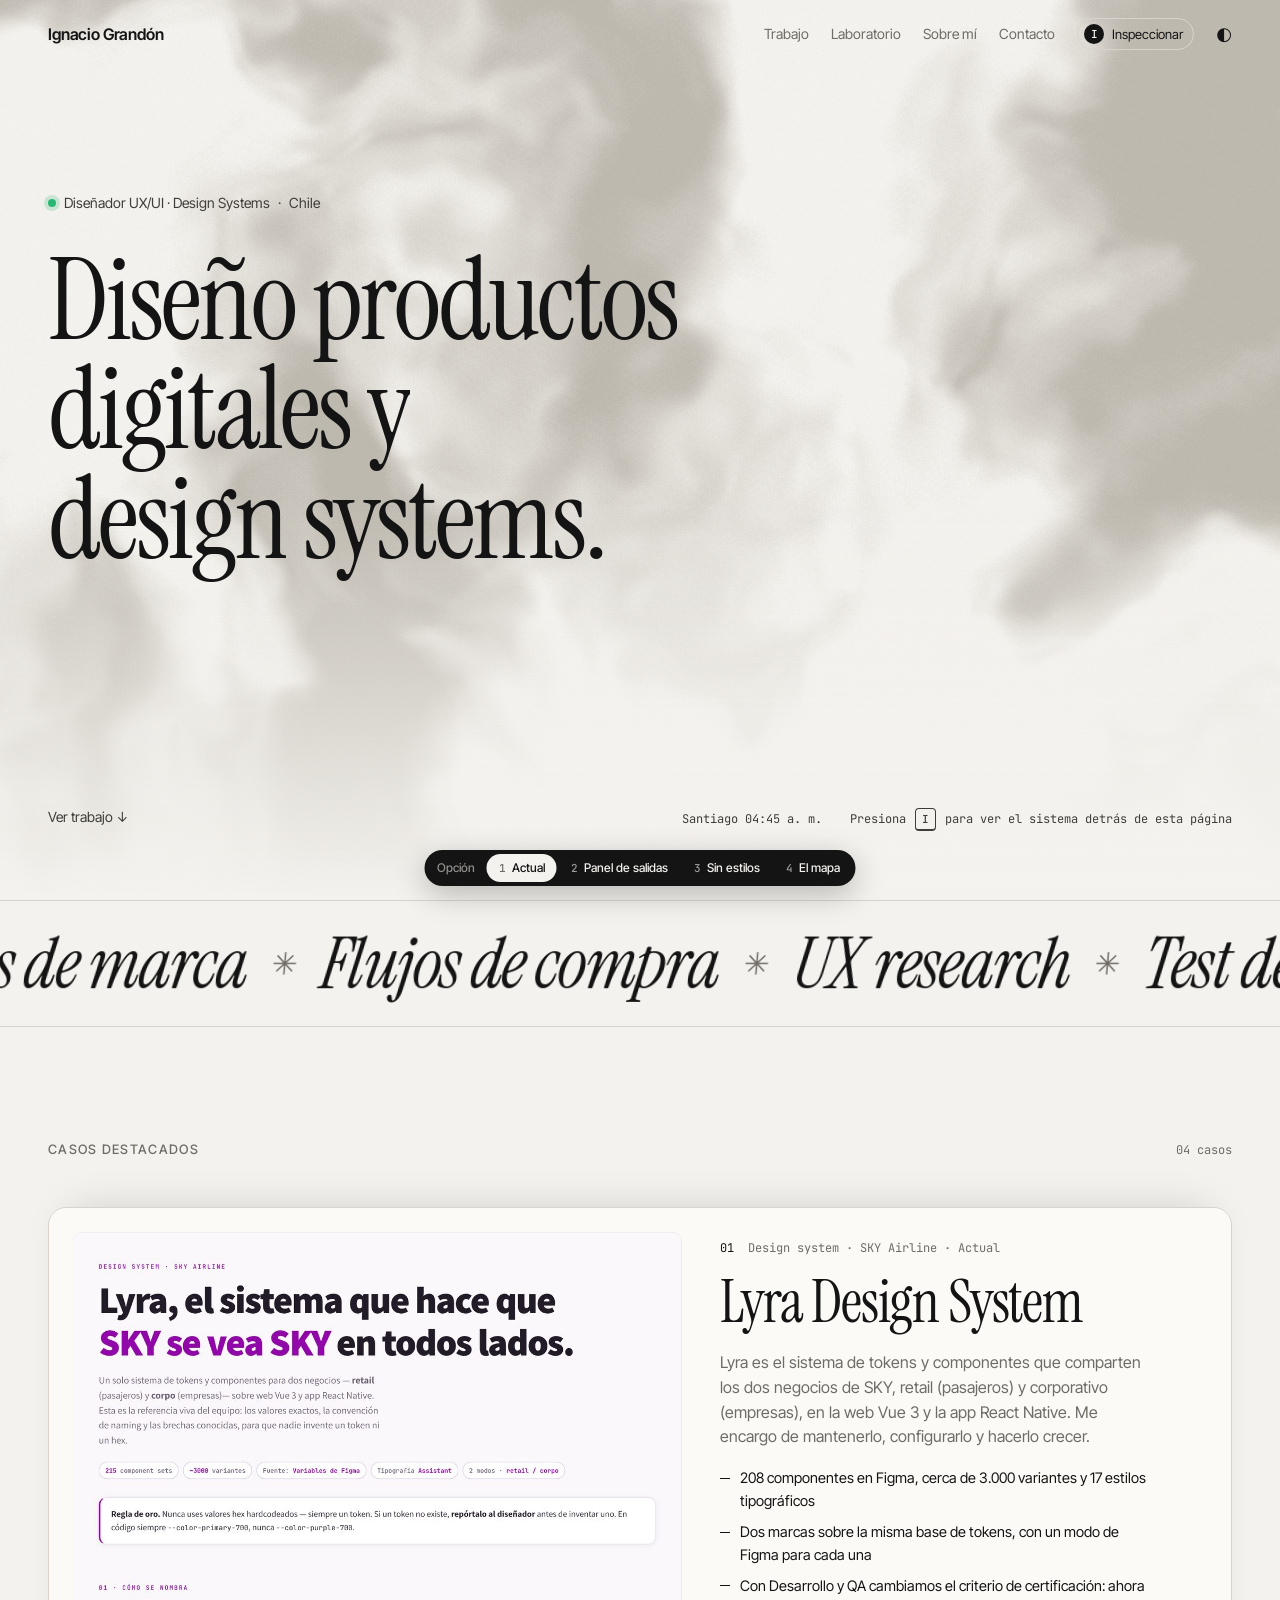
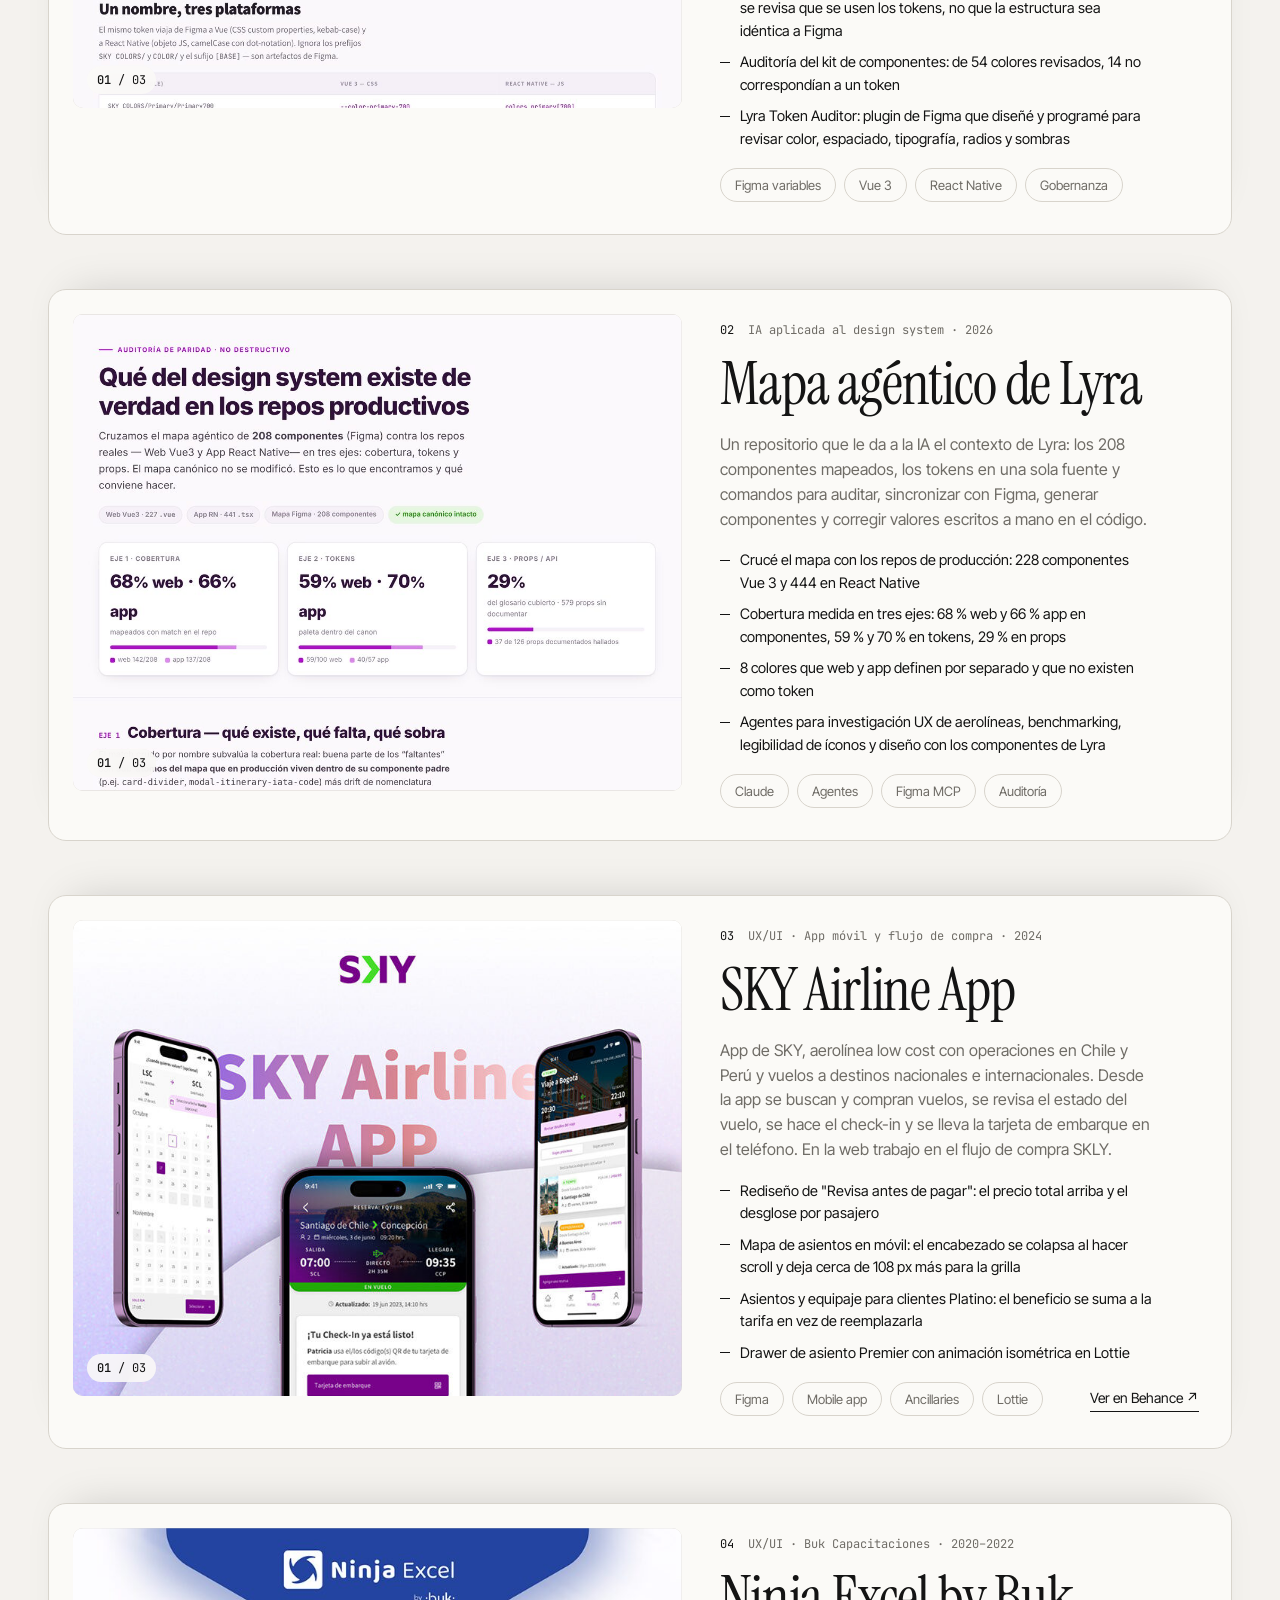
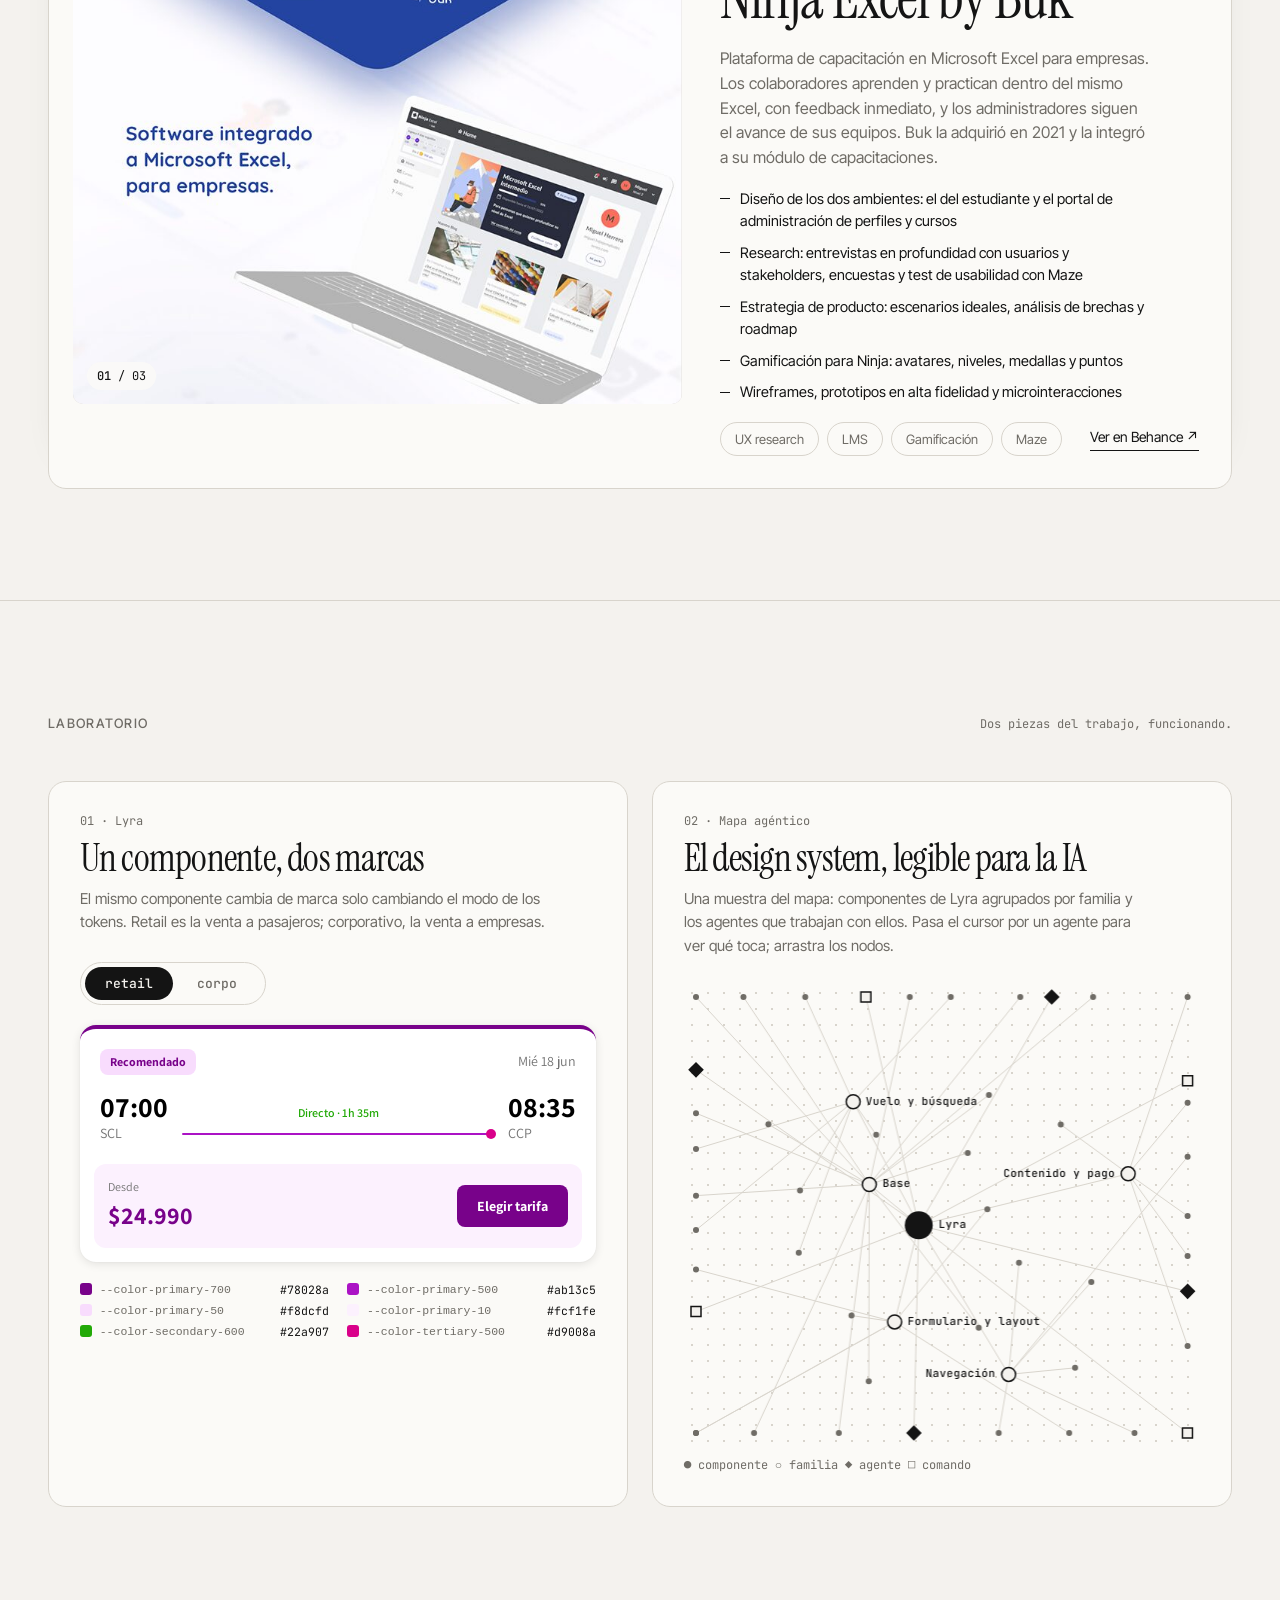
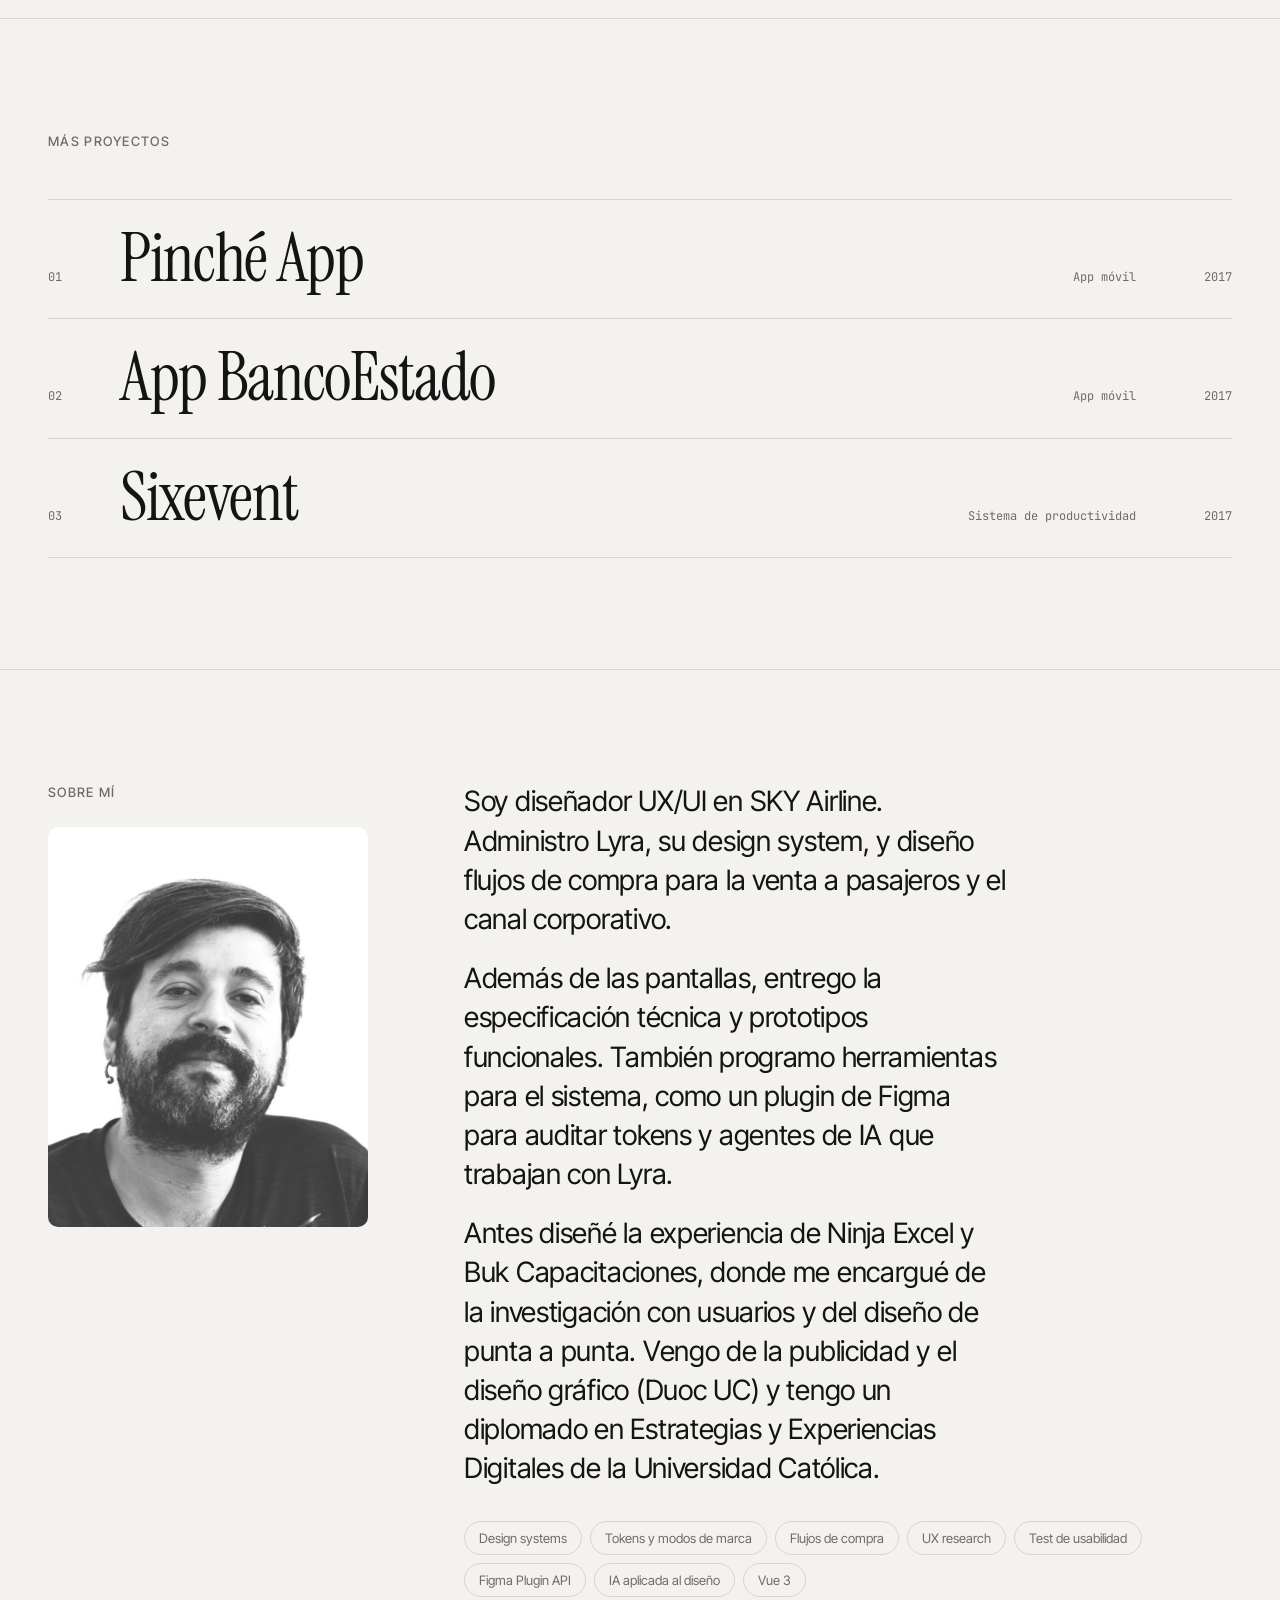
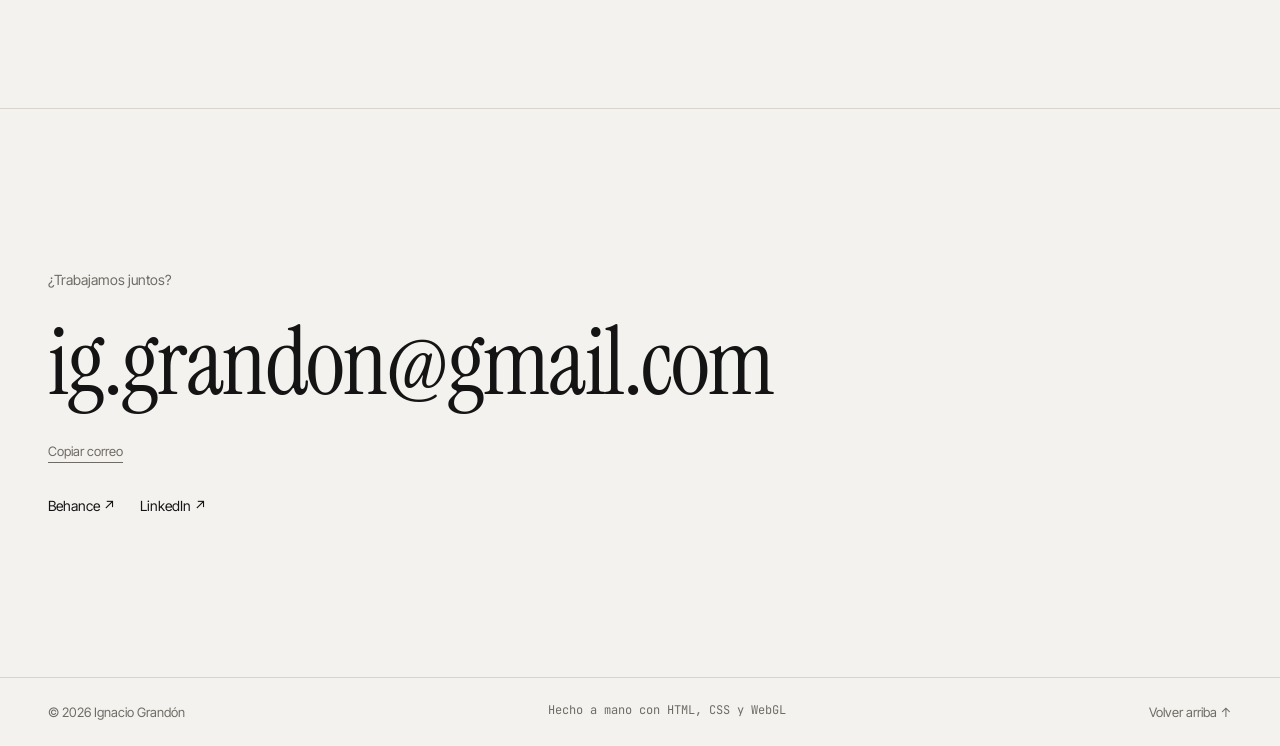
==== commit 3e0f4688: "Add three alternative design options with a shared switcher - opciones/panel: airport departures boa" ====
--- a/index.html
+++ b/index.html
@@ -162,5 +162,6 @@
     <script src="js/cursor.js"></script>
     <script src="js/inspect.js"></script>
     <script src="js/lab.js"></script>
+    <script src="js/switcher.js" data-root="" data-current="actual"></script>
   </body>
 </html>
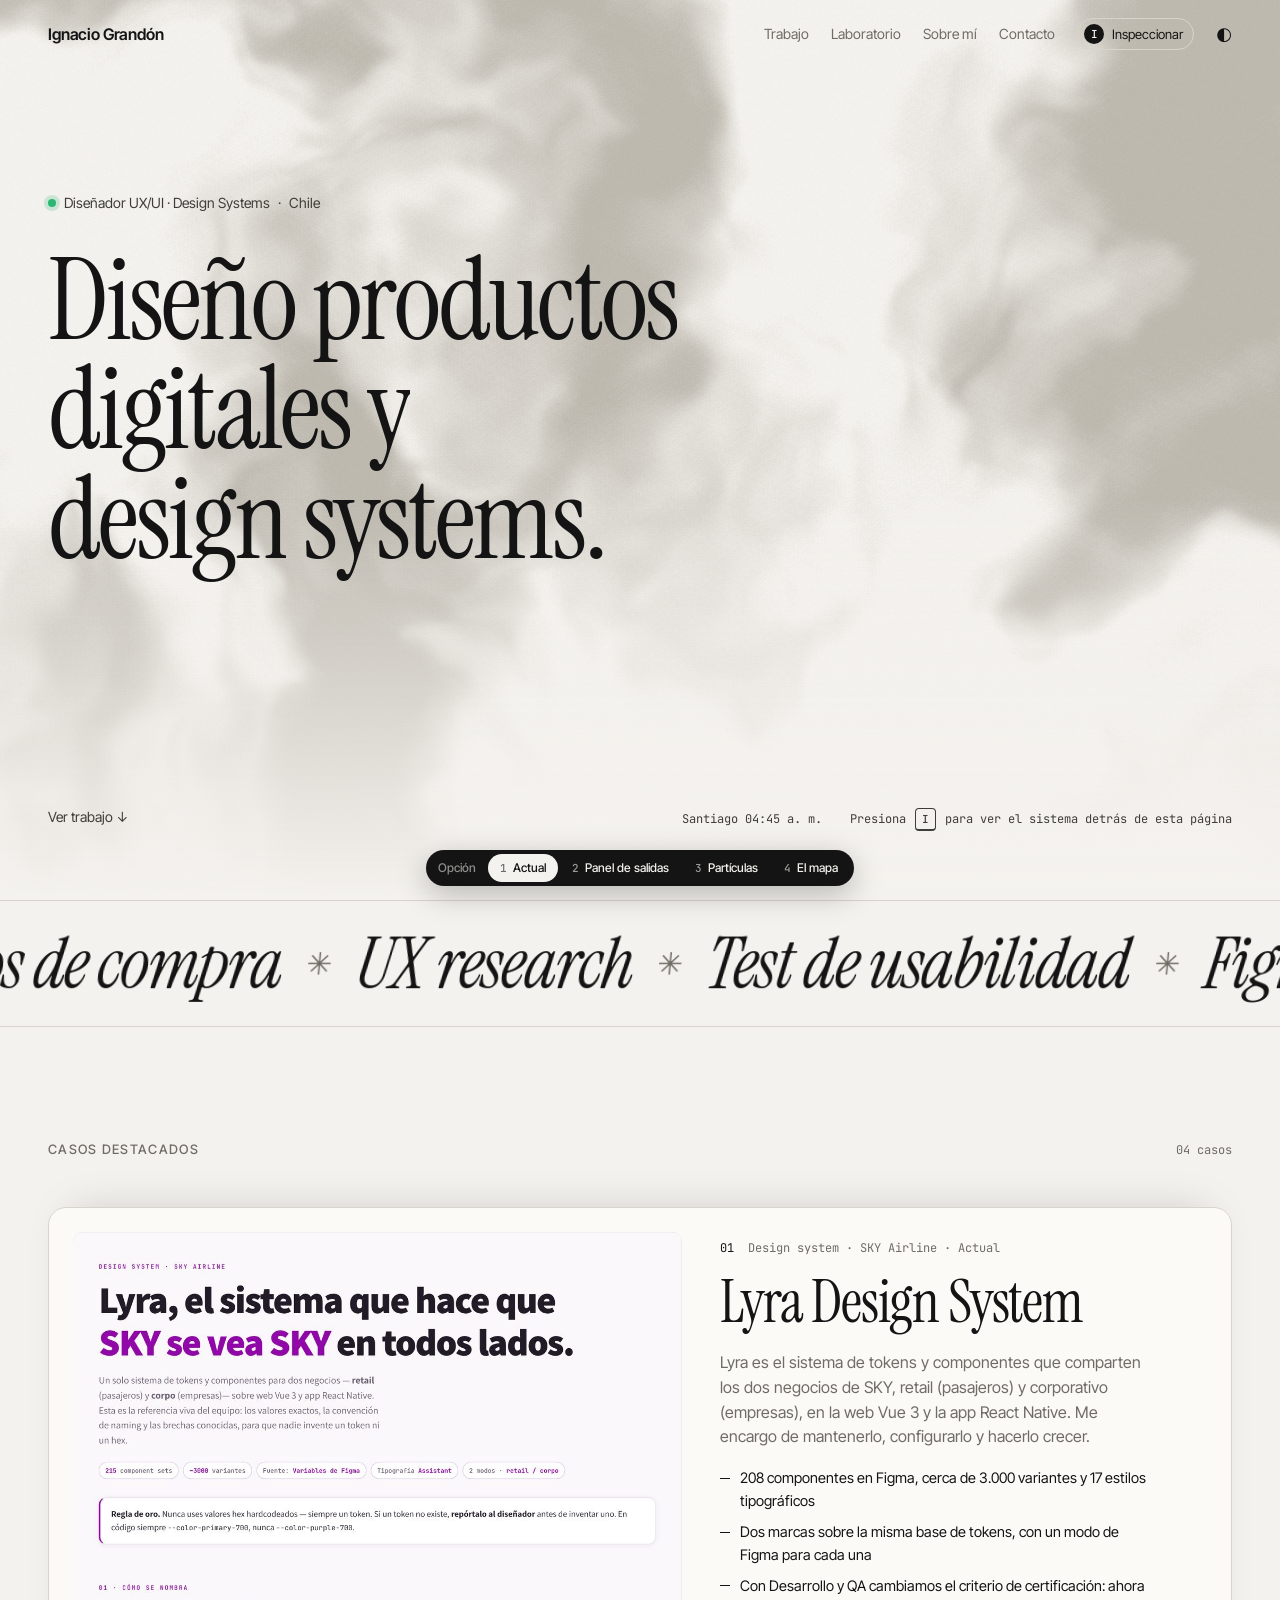
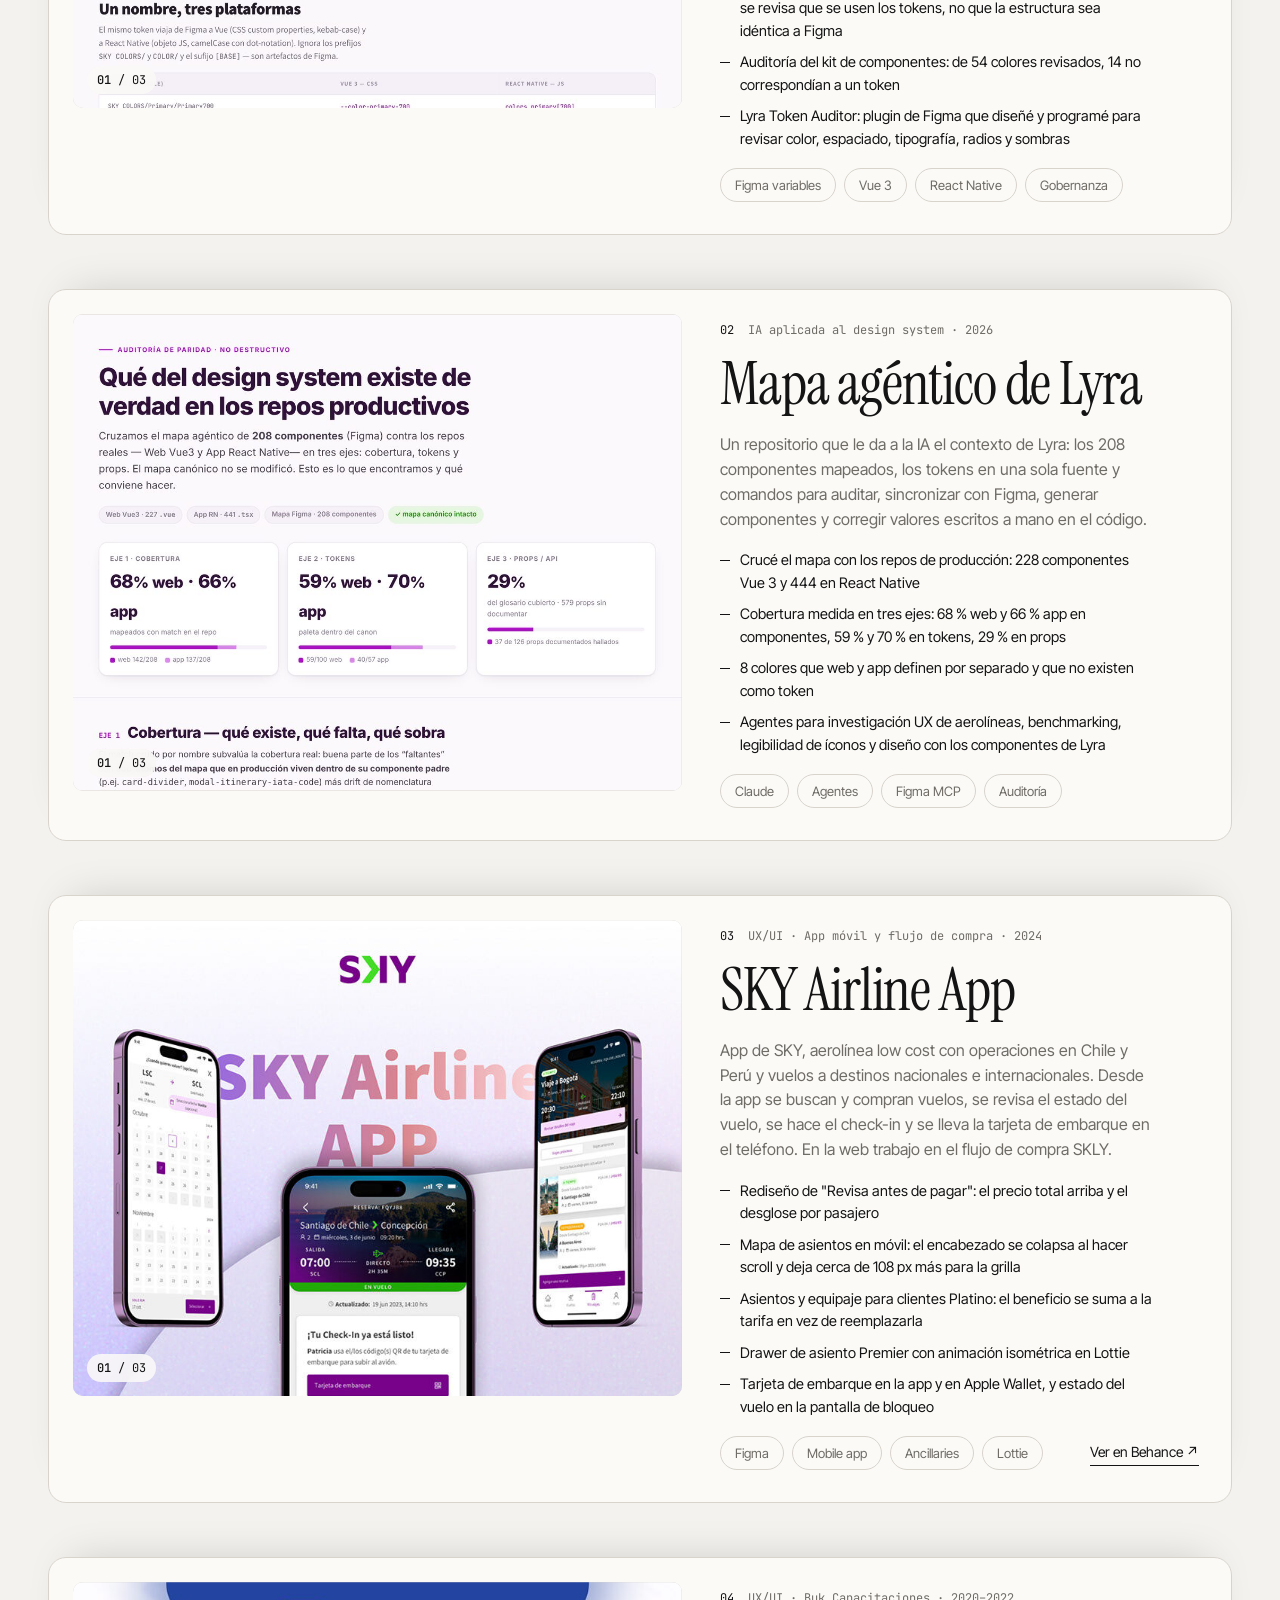
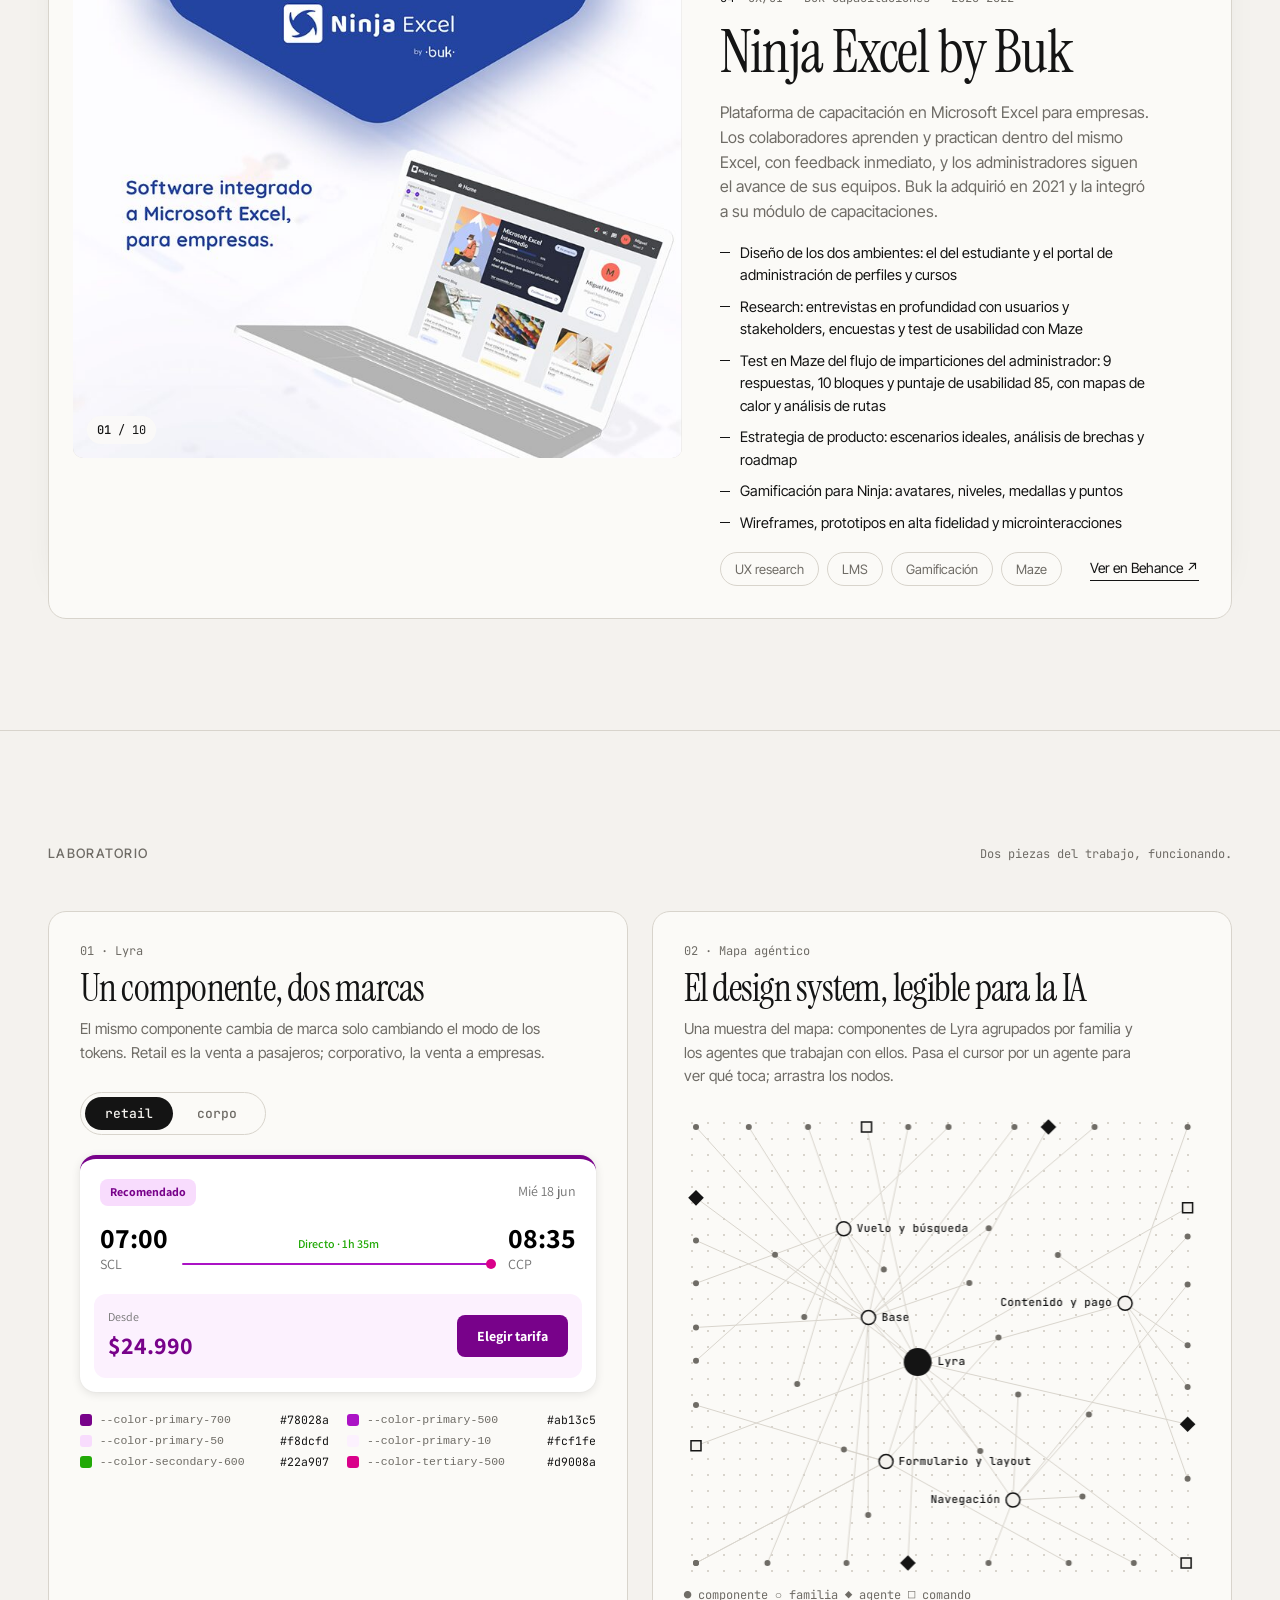
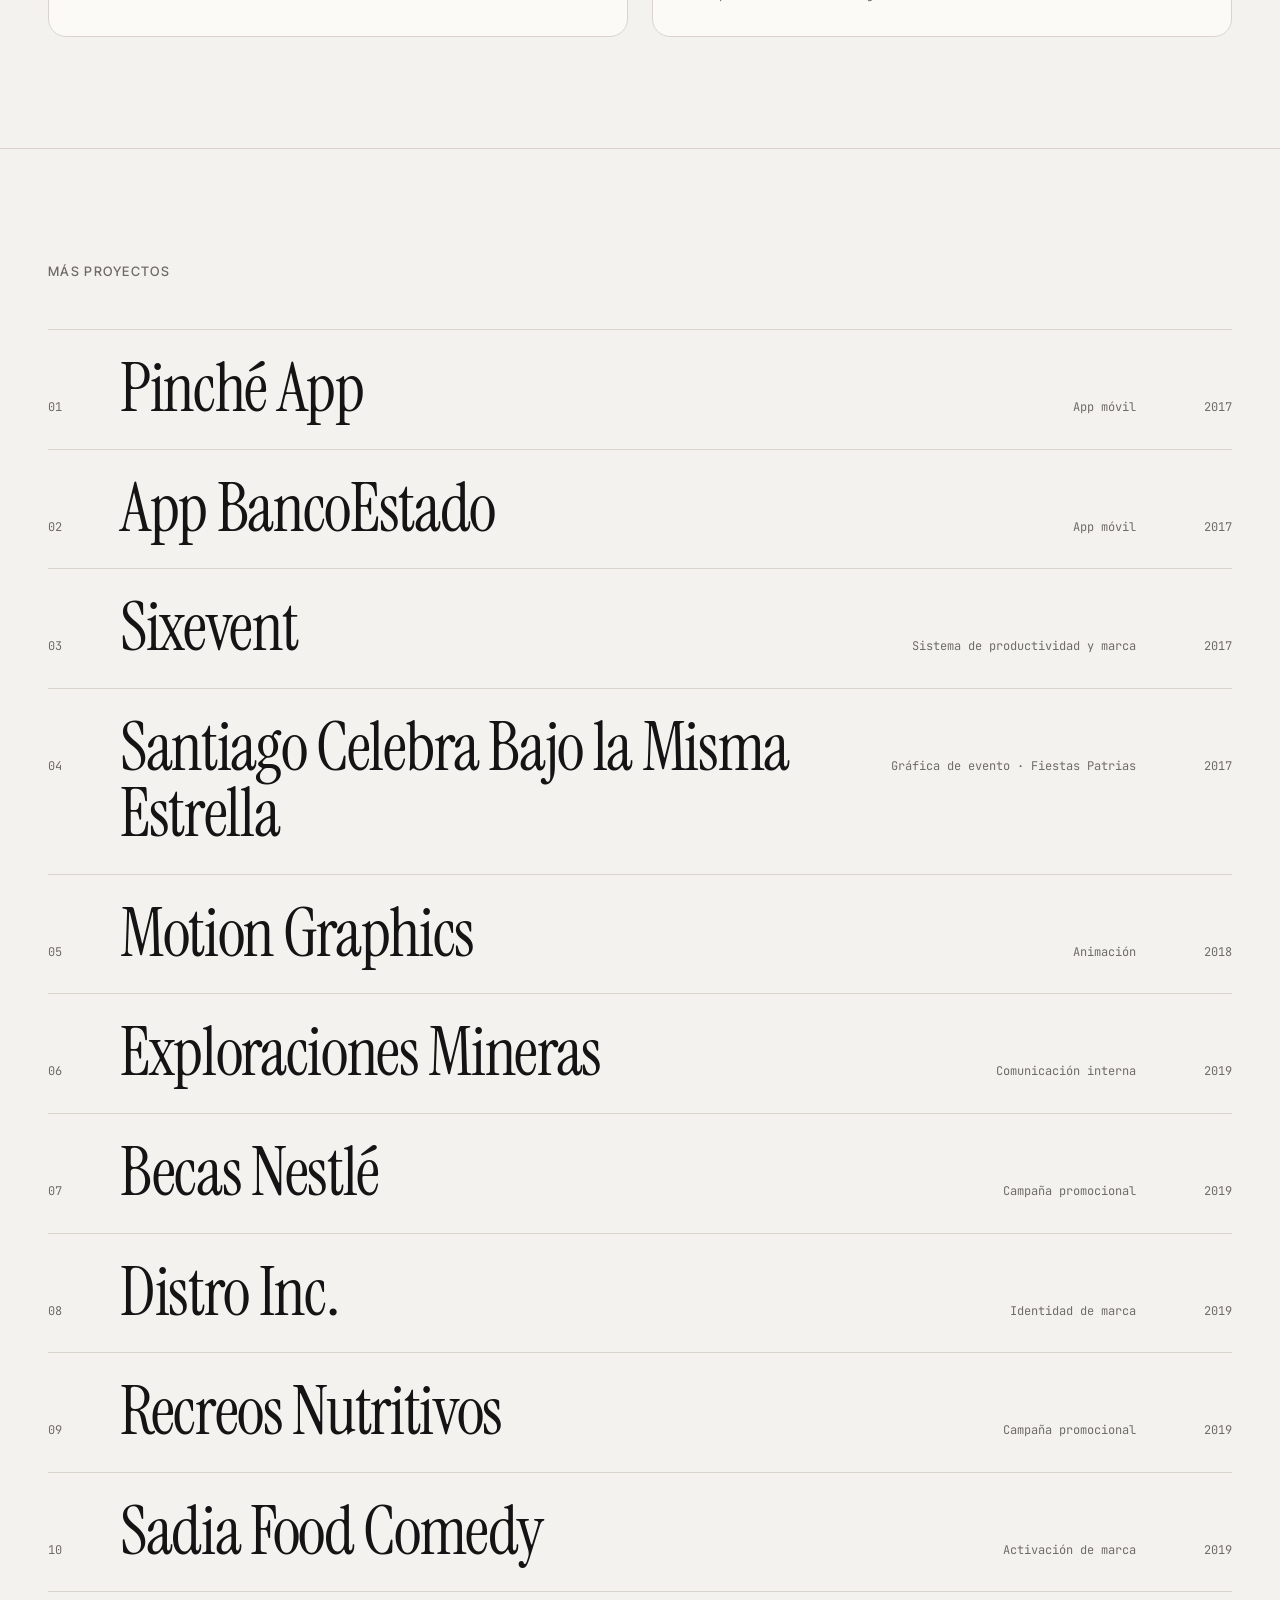
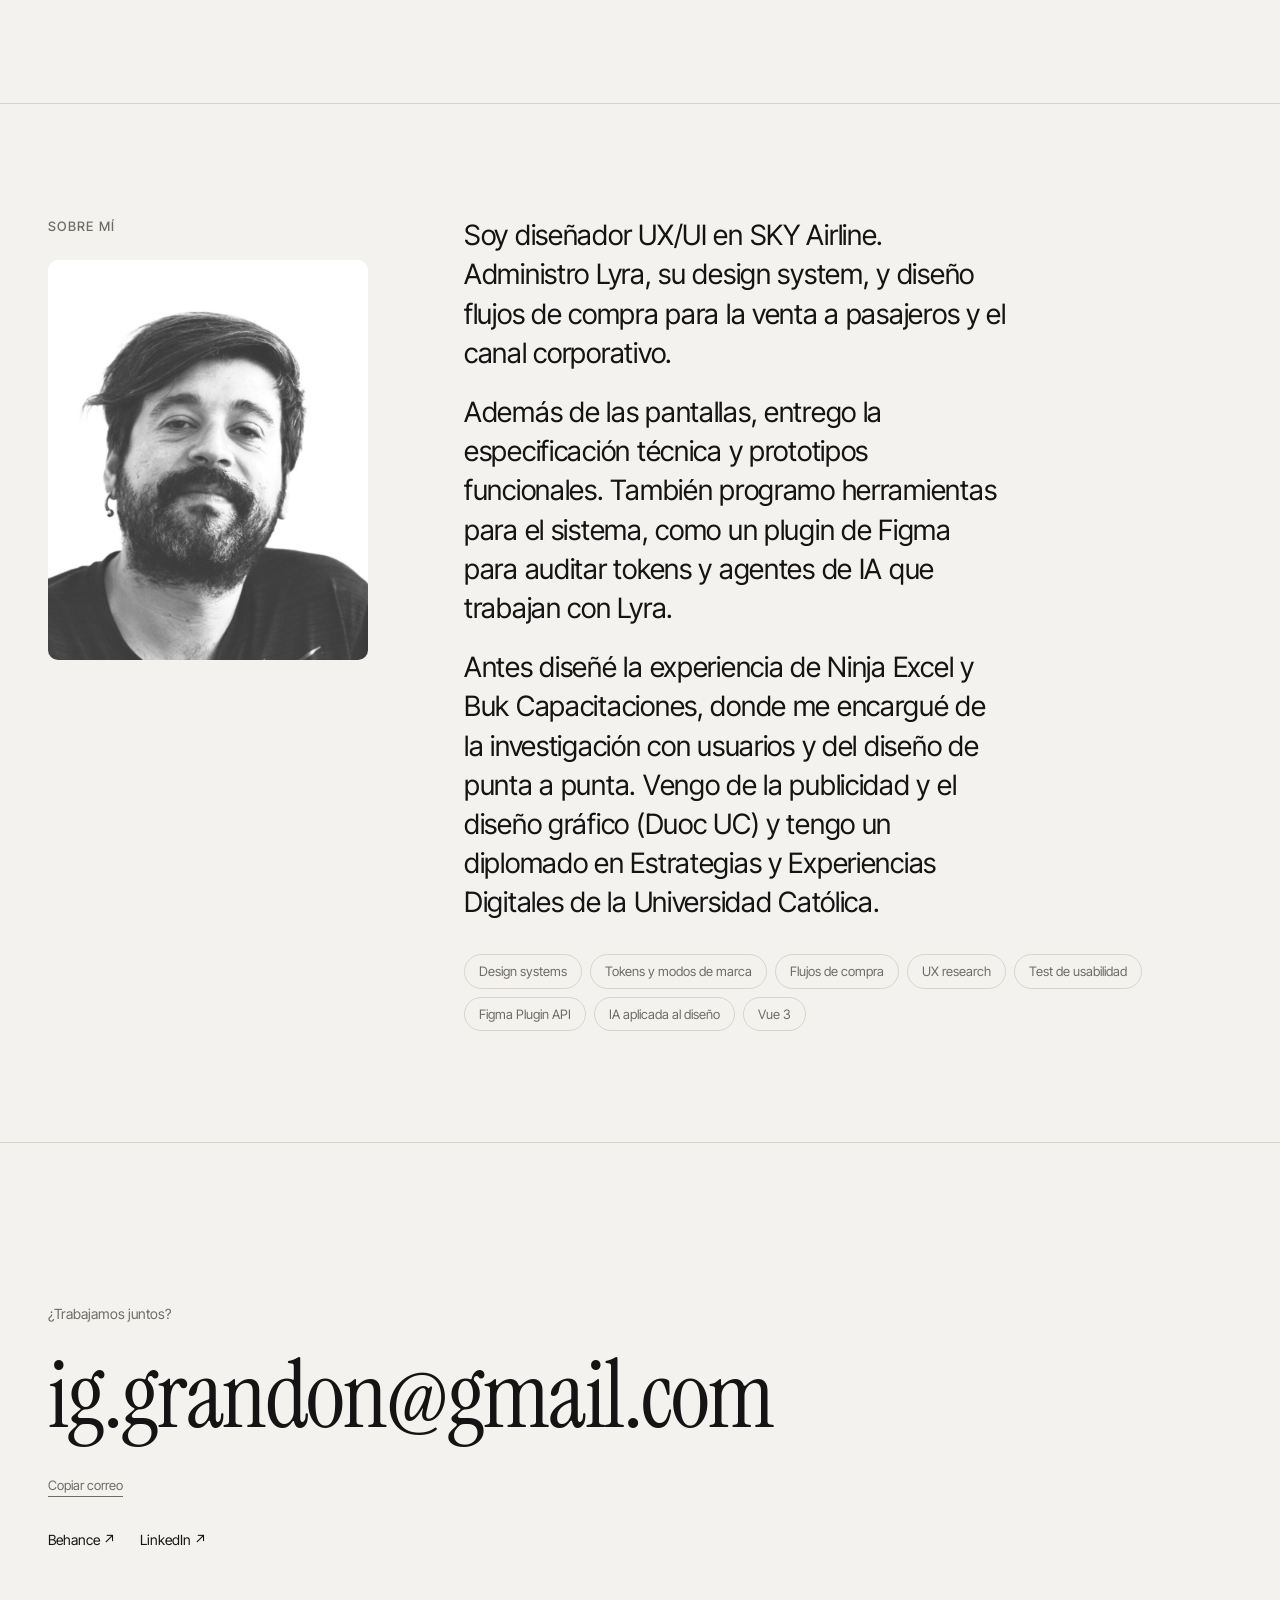
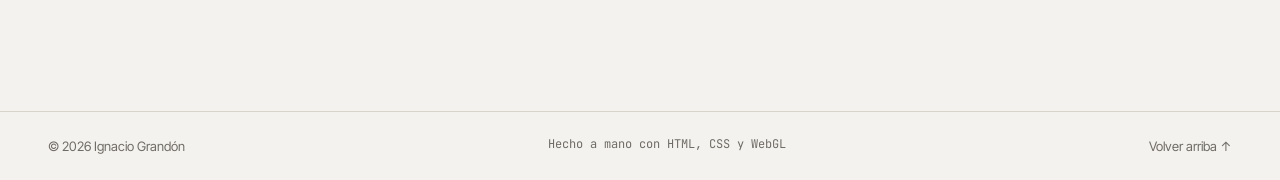
==== commit f36c64b6: "Bring all Behance projects into the four design options - js/data.js: seven new projects from Behanc" ====
--- a/index.html
+++ b/index.html
@@ -162,6 +162,7 @@
     <script src="js/cursor.js"></script>
     <script src="js/inspect.js"></script>
     <script src="js/lab.js"></script>
+    <script src="js/project-dialog.js"></script>
     <script src="js/switcher.js" data-root="" data-current="actual"></script>
   </body>
 </html>
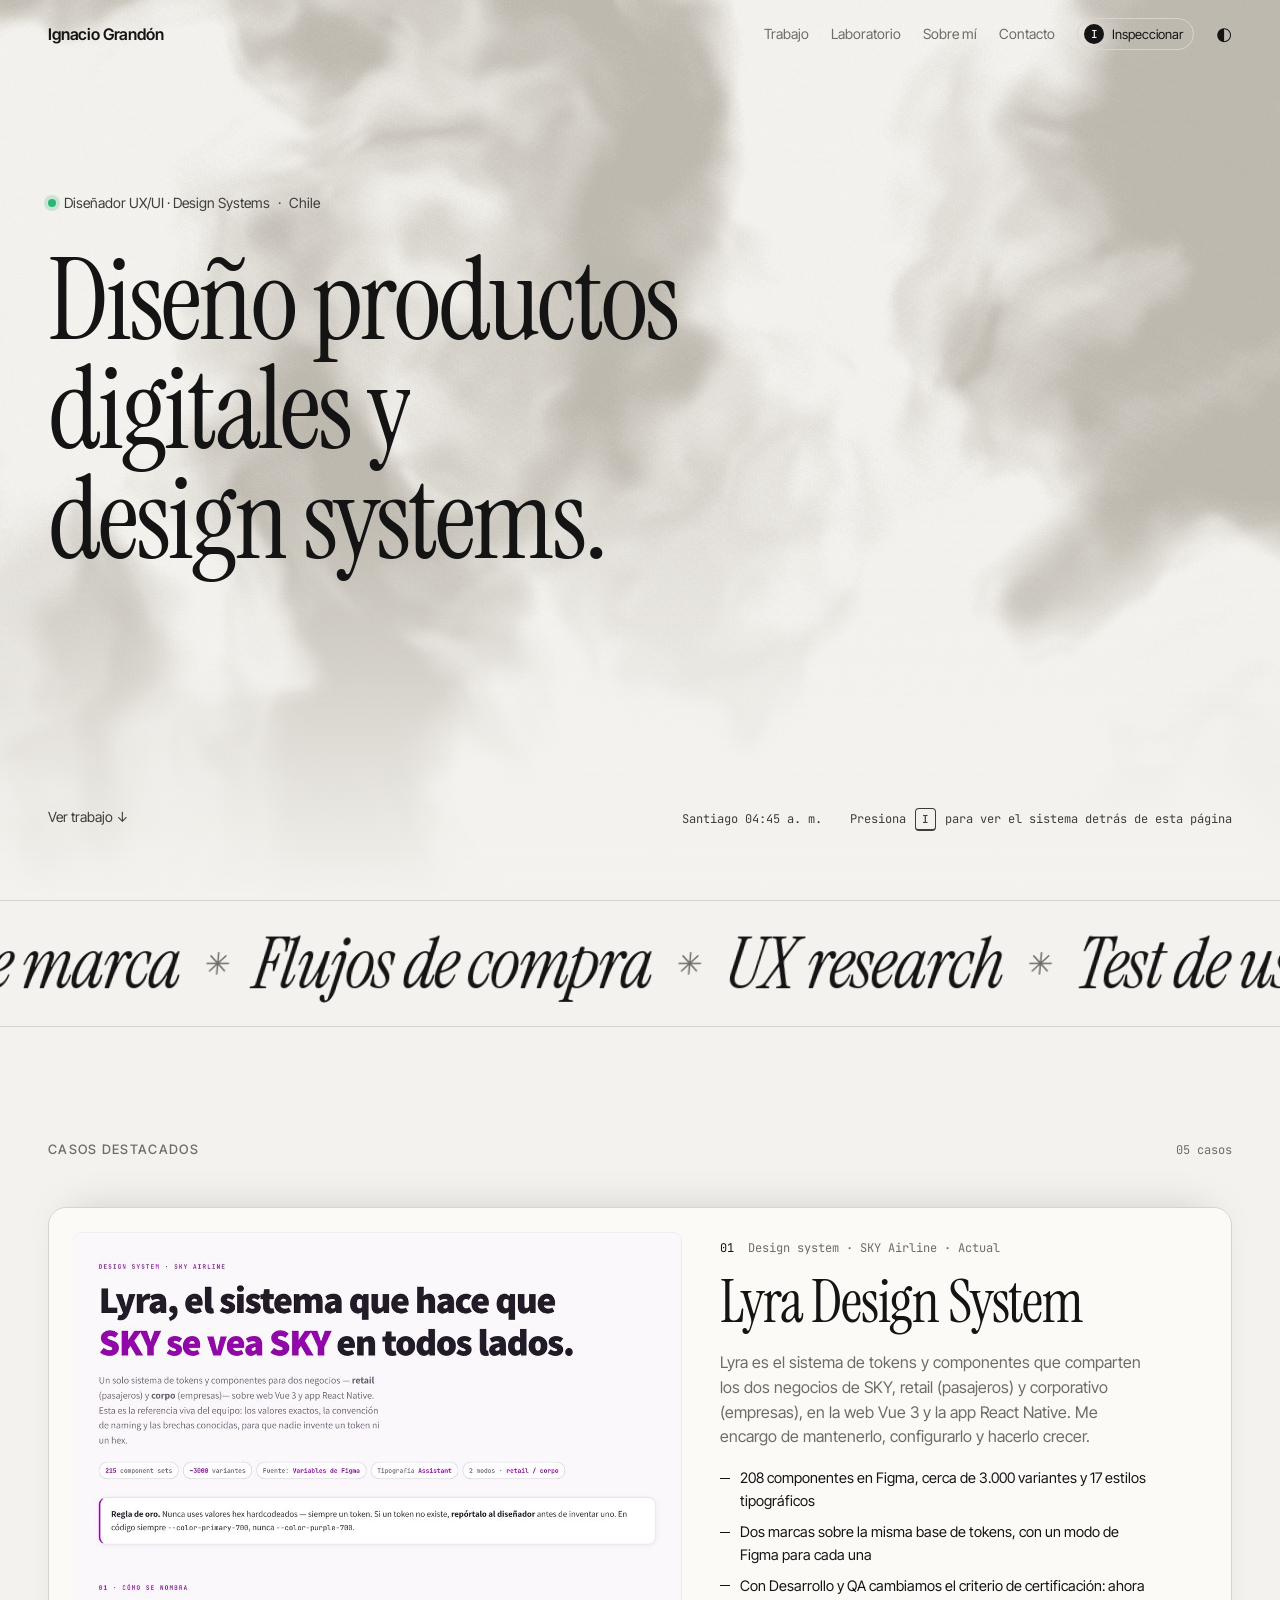
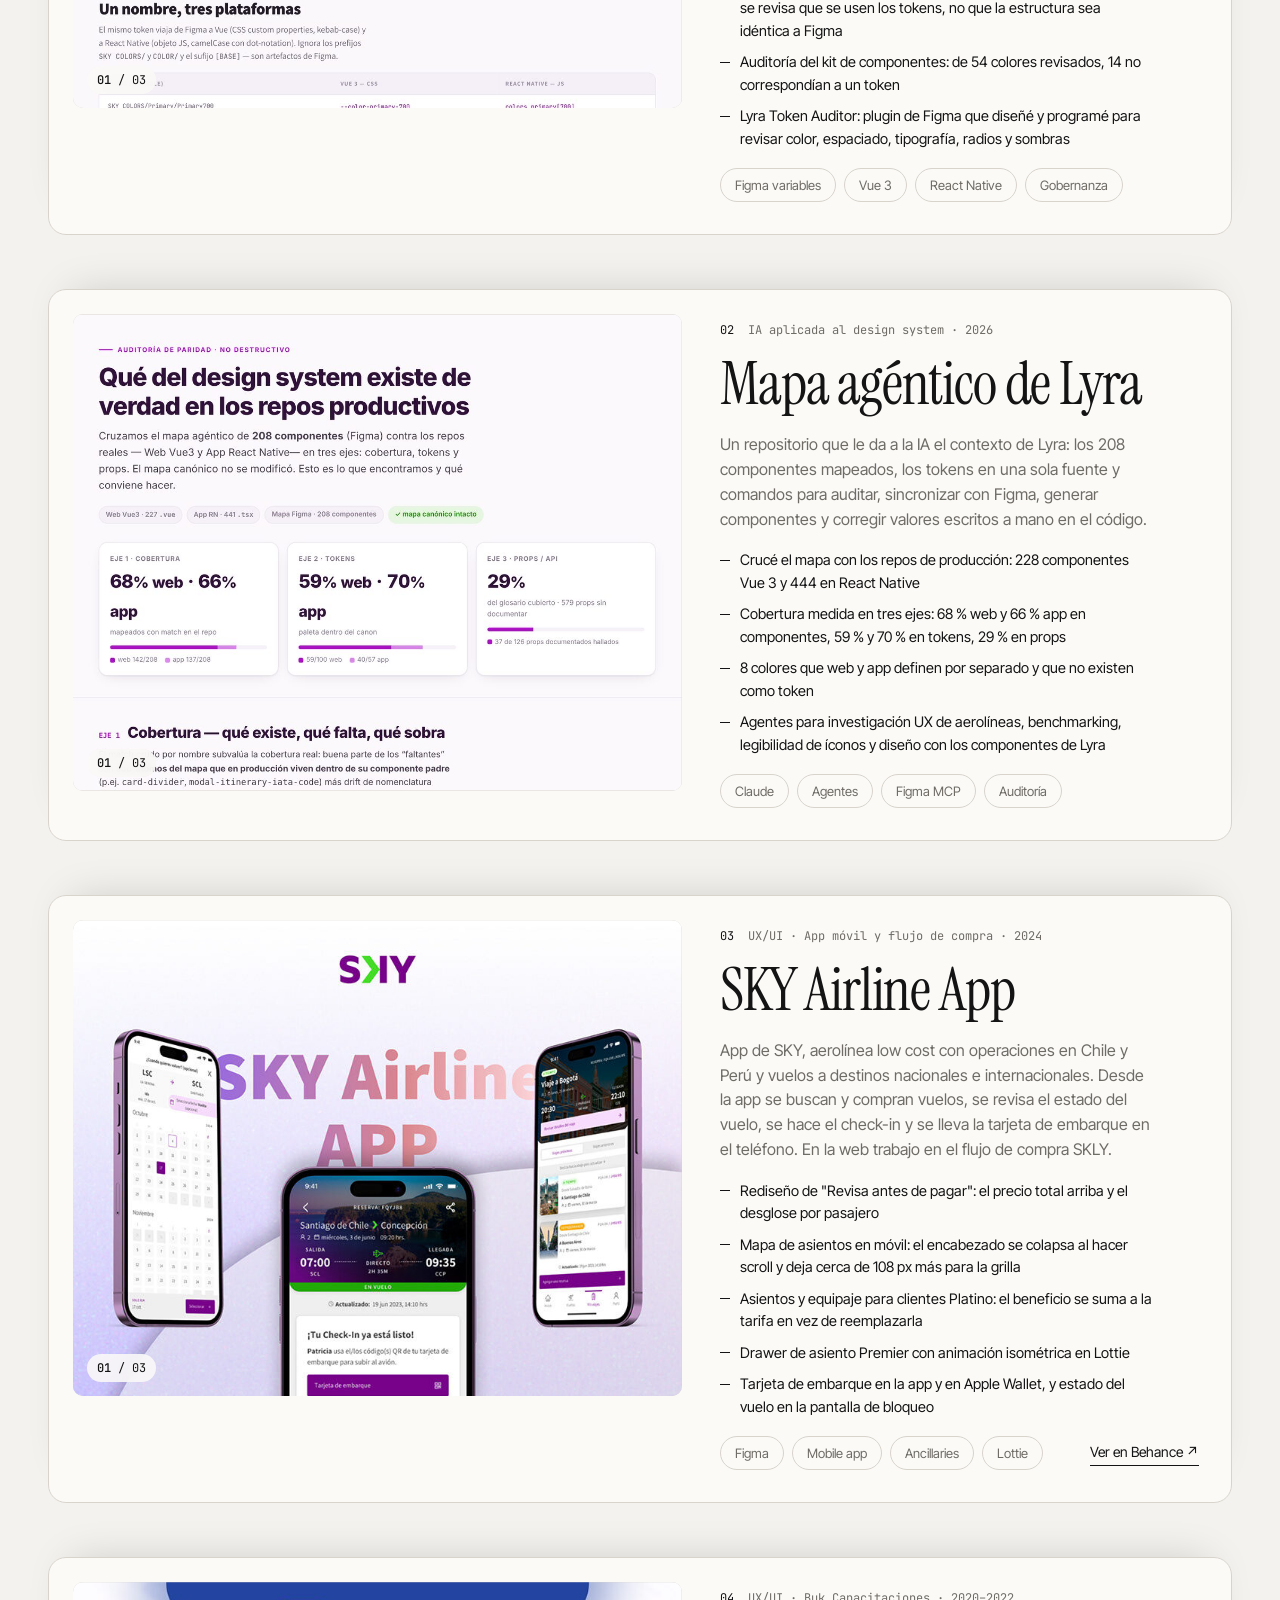
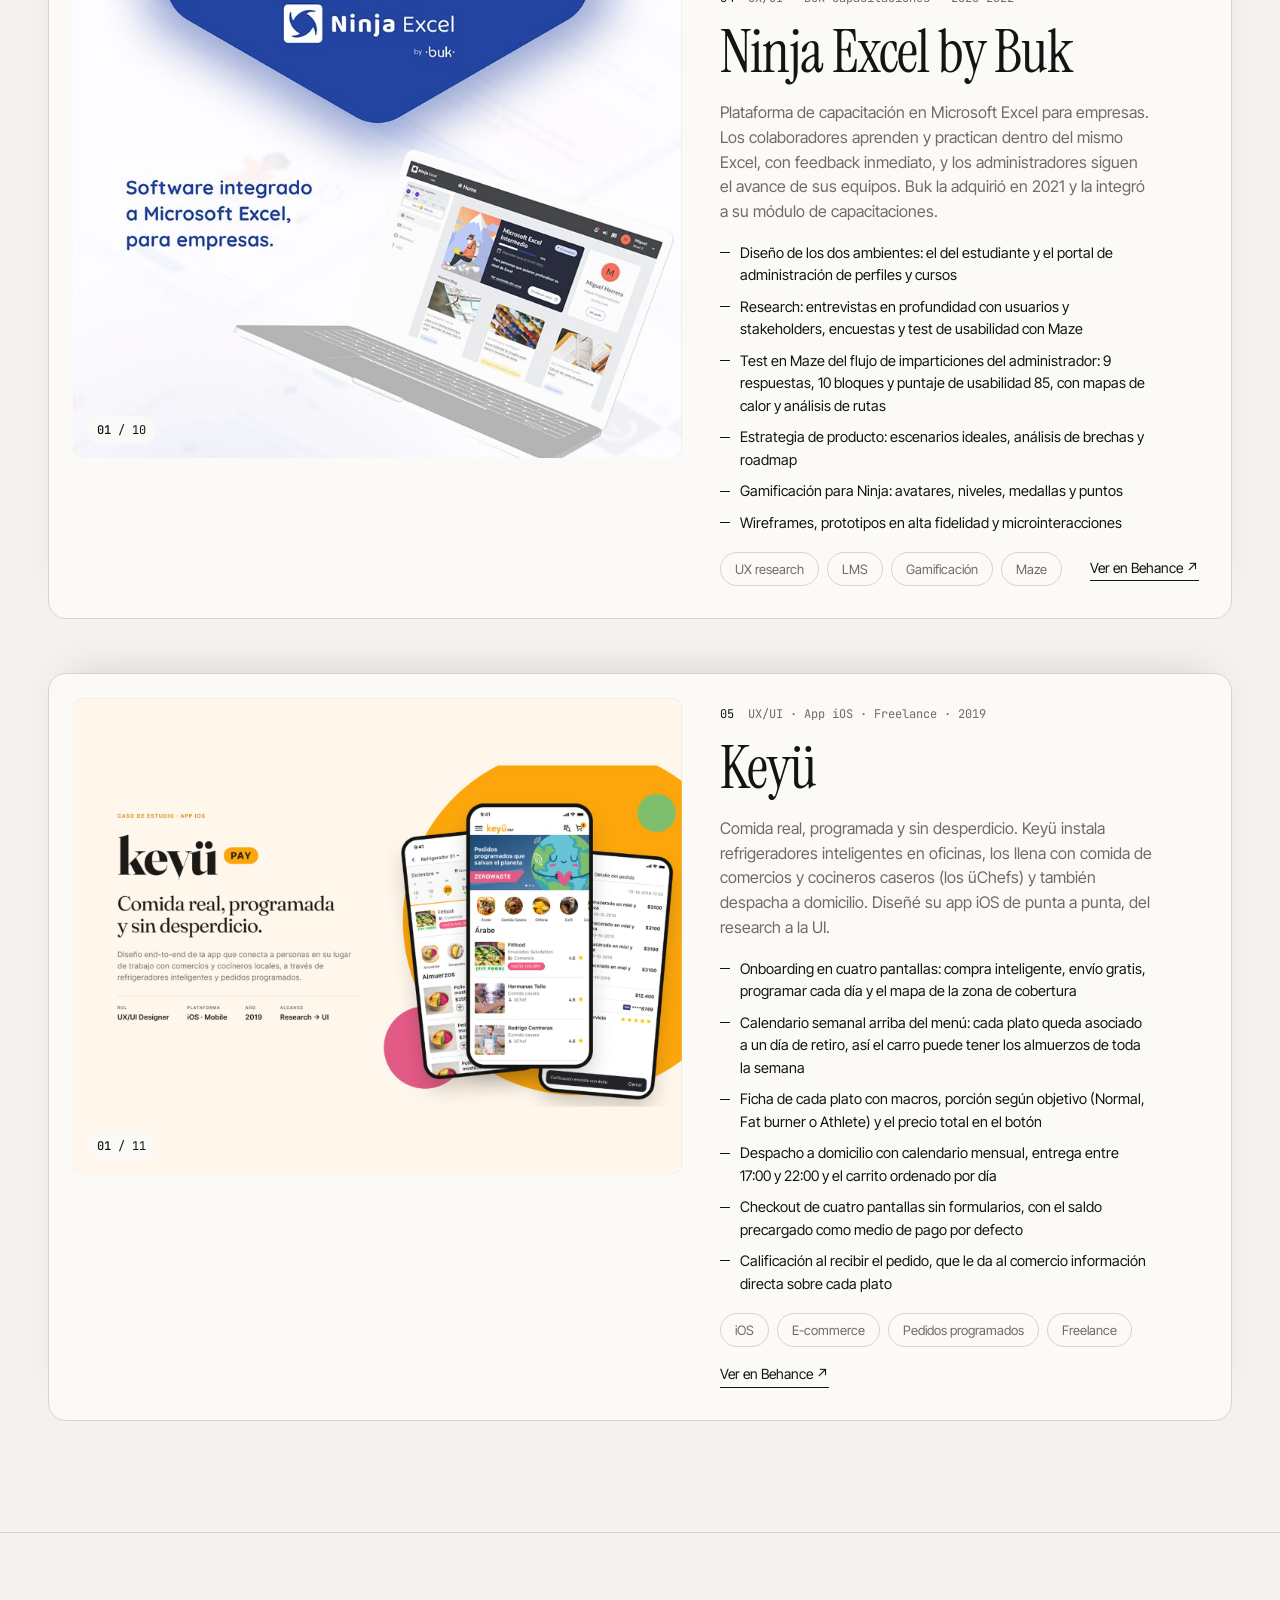
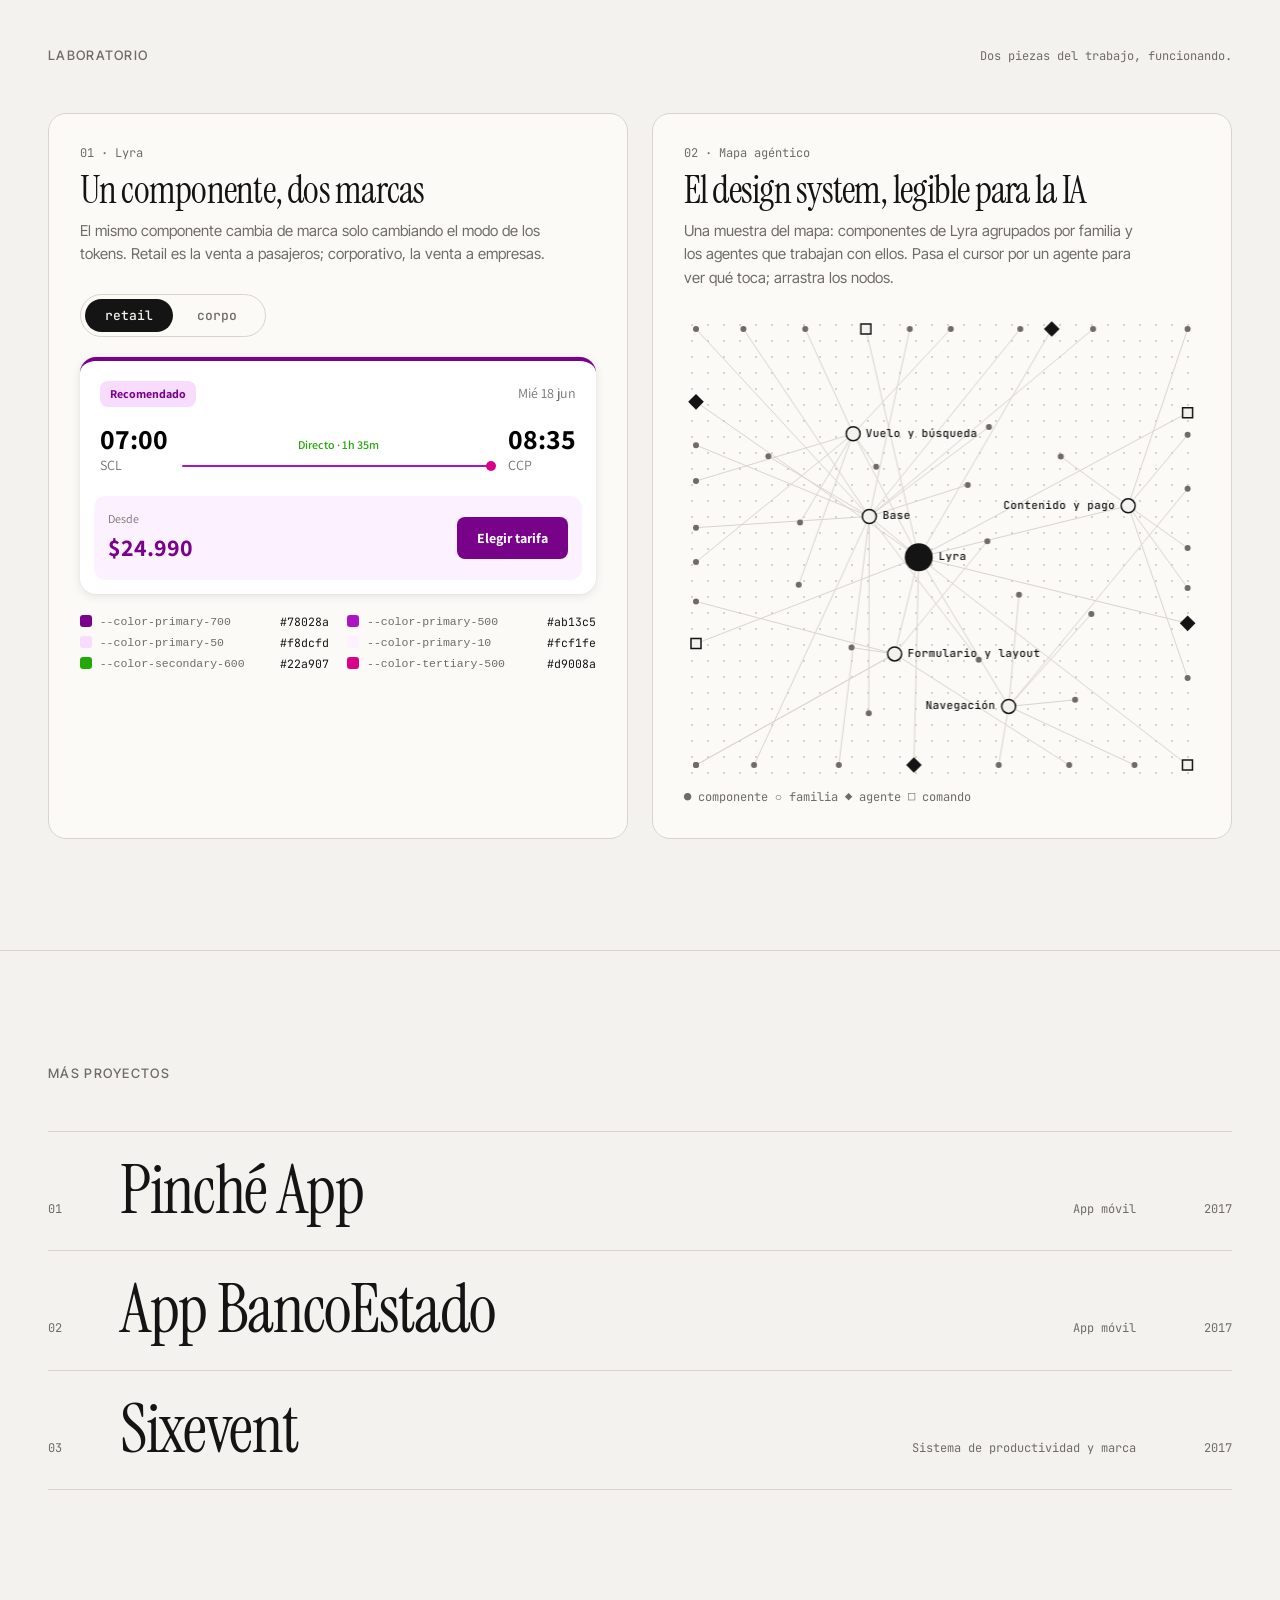
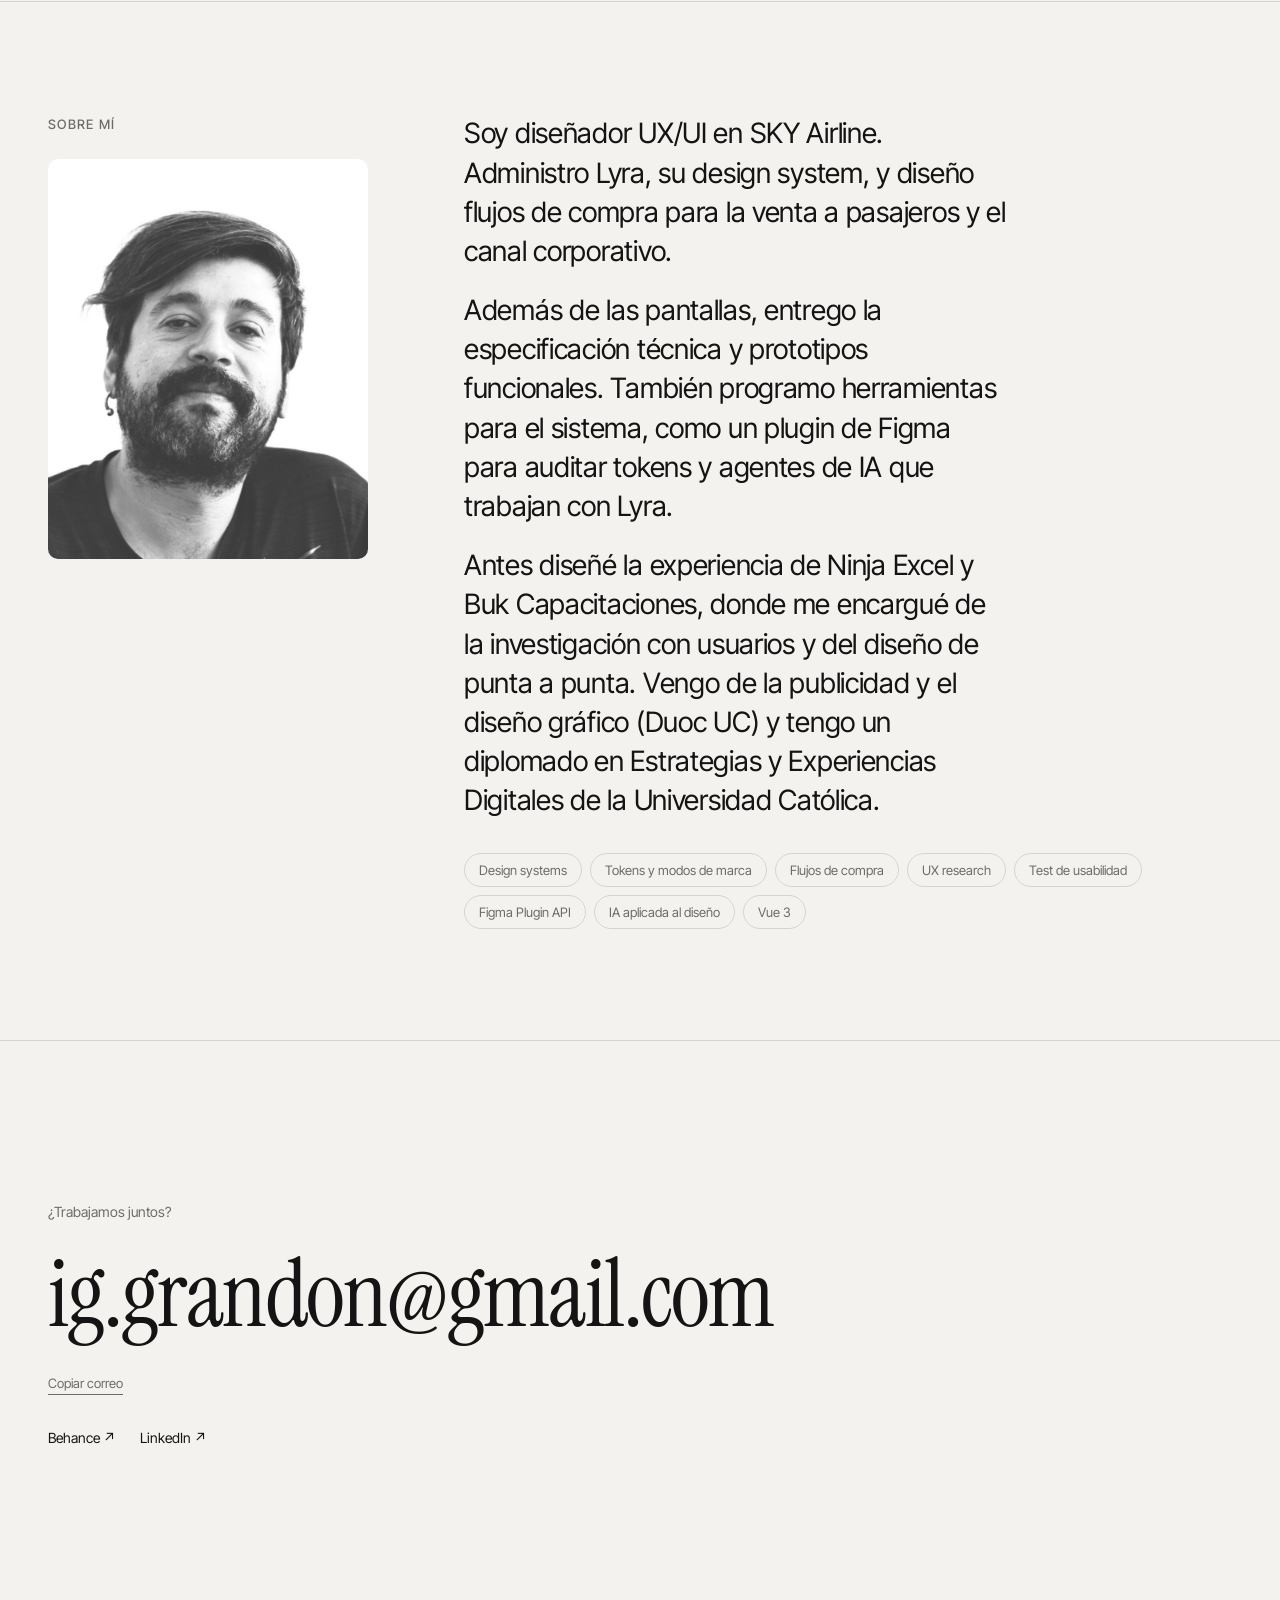
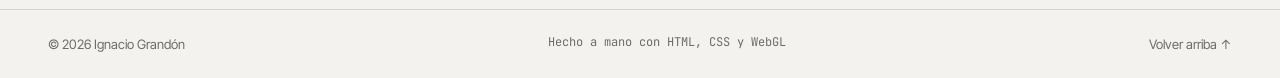
==== commit 68f58e84: "Keep only the current design and drop the alternative options Removes opciones/ (panel, partículas, " ====
--- a/index.html
+++ b/index.html
@@ -163,6 +163,5 @@
     <script src="js/inspect.js"></script>
     <script src="js/lab.js"></script>
     <script src="js/project-dialog.js"></script>
-    <script src="js/switcher.js" data-root="" data-current="actual"></script>
   </body>
 </html>
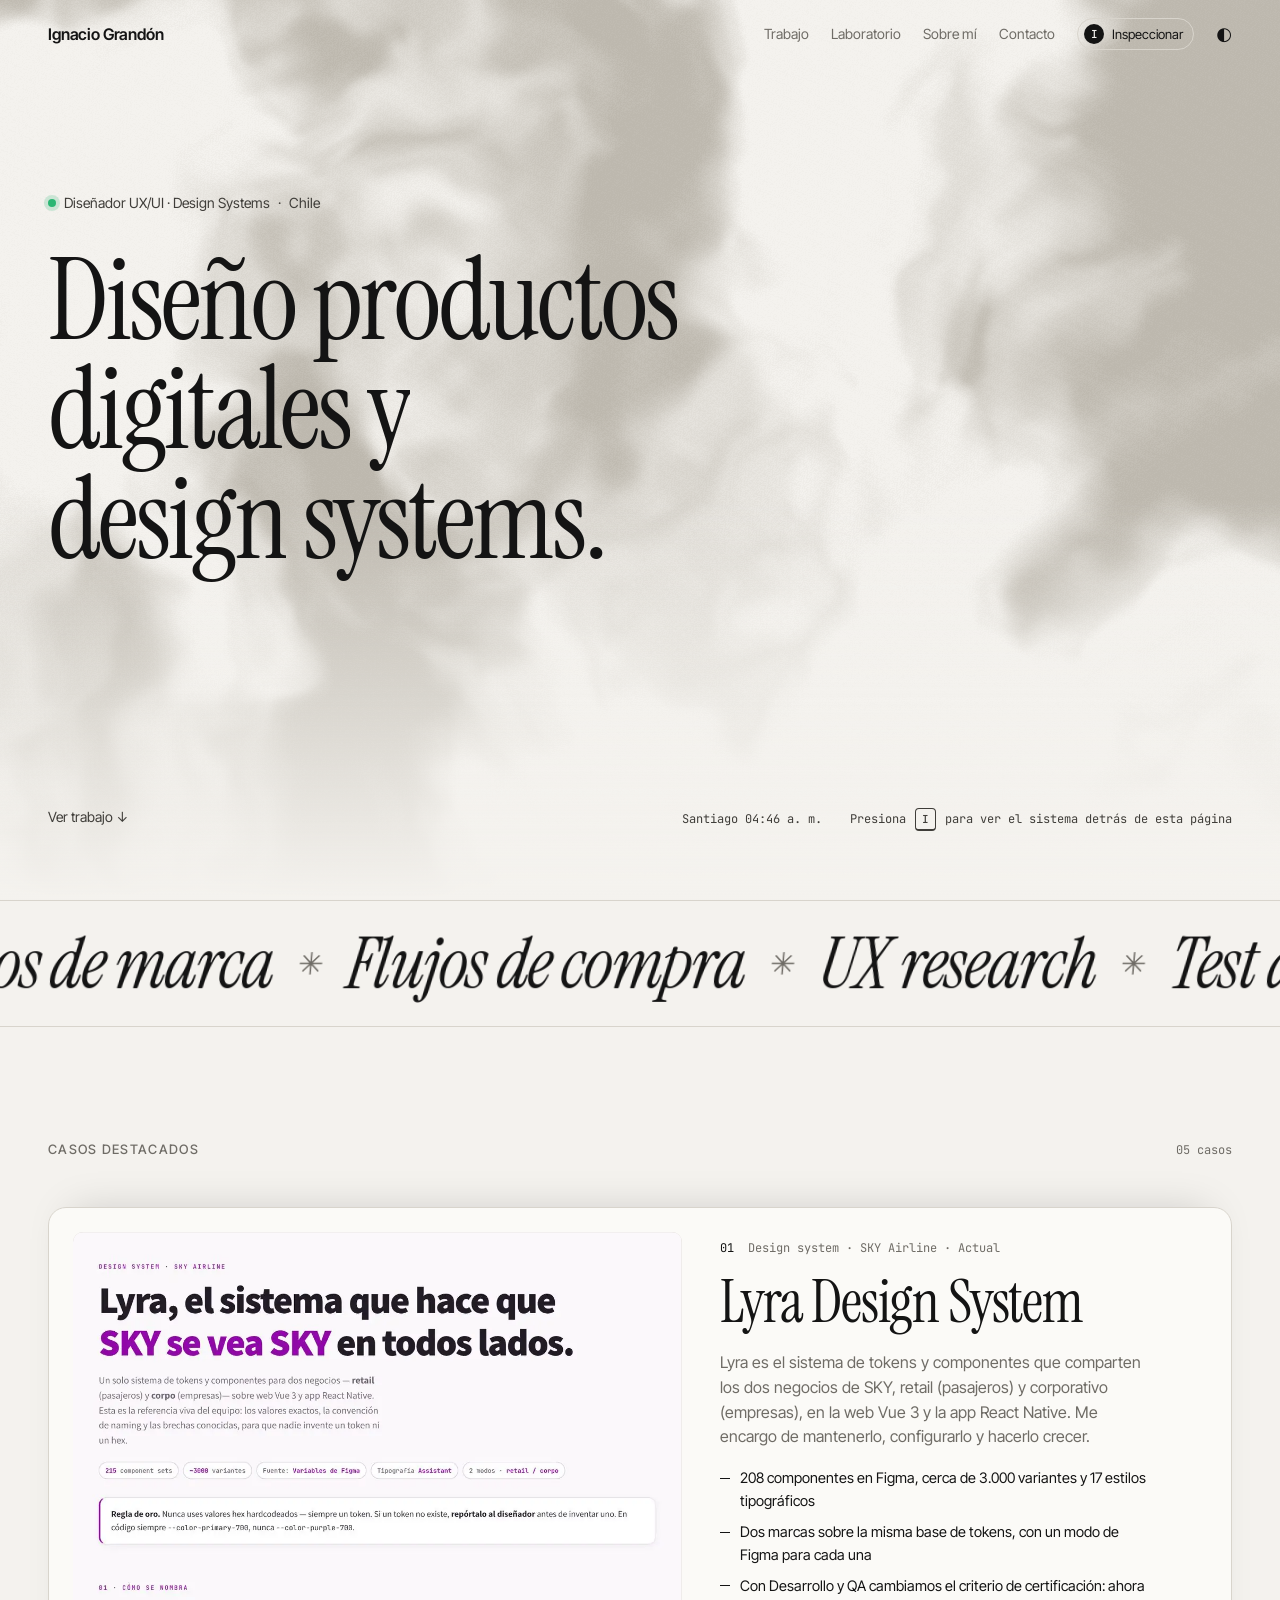
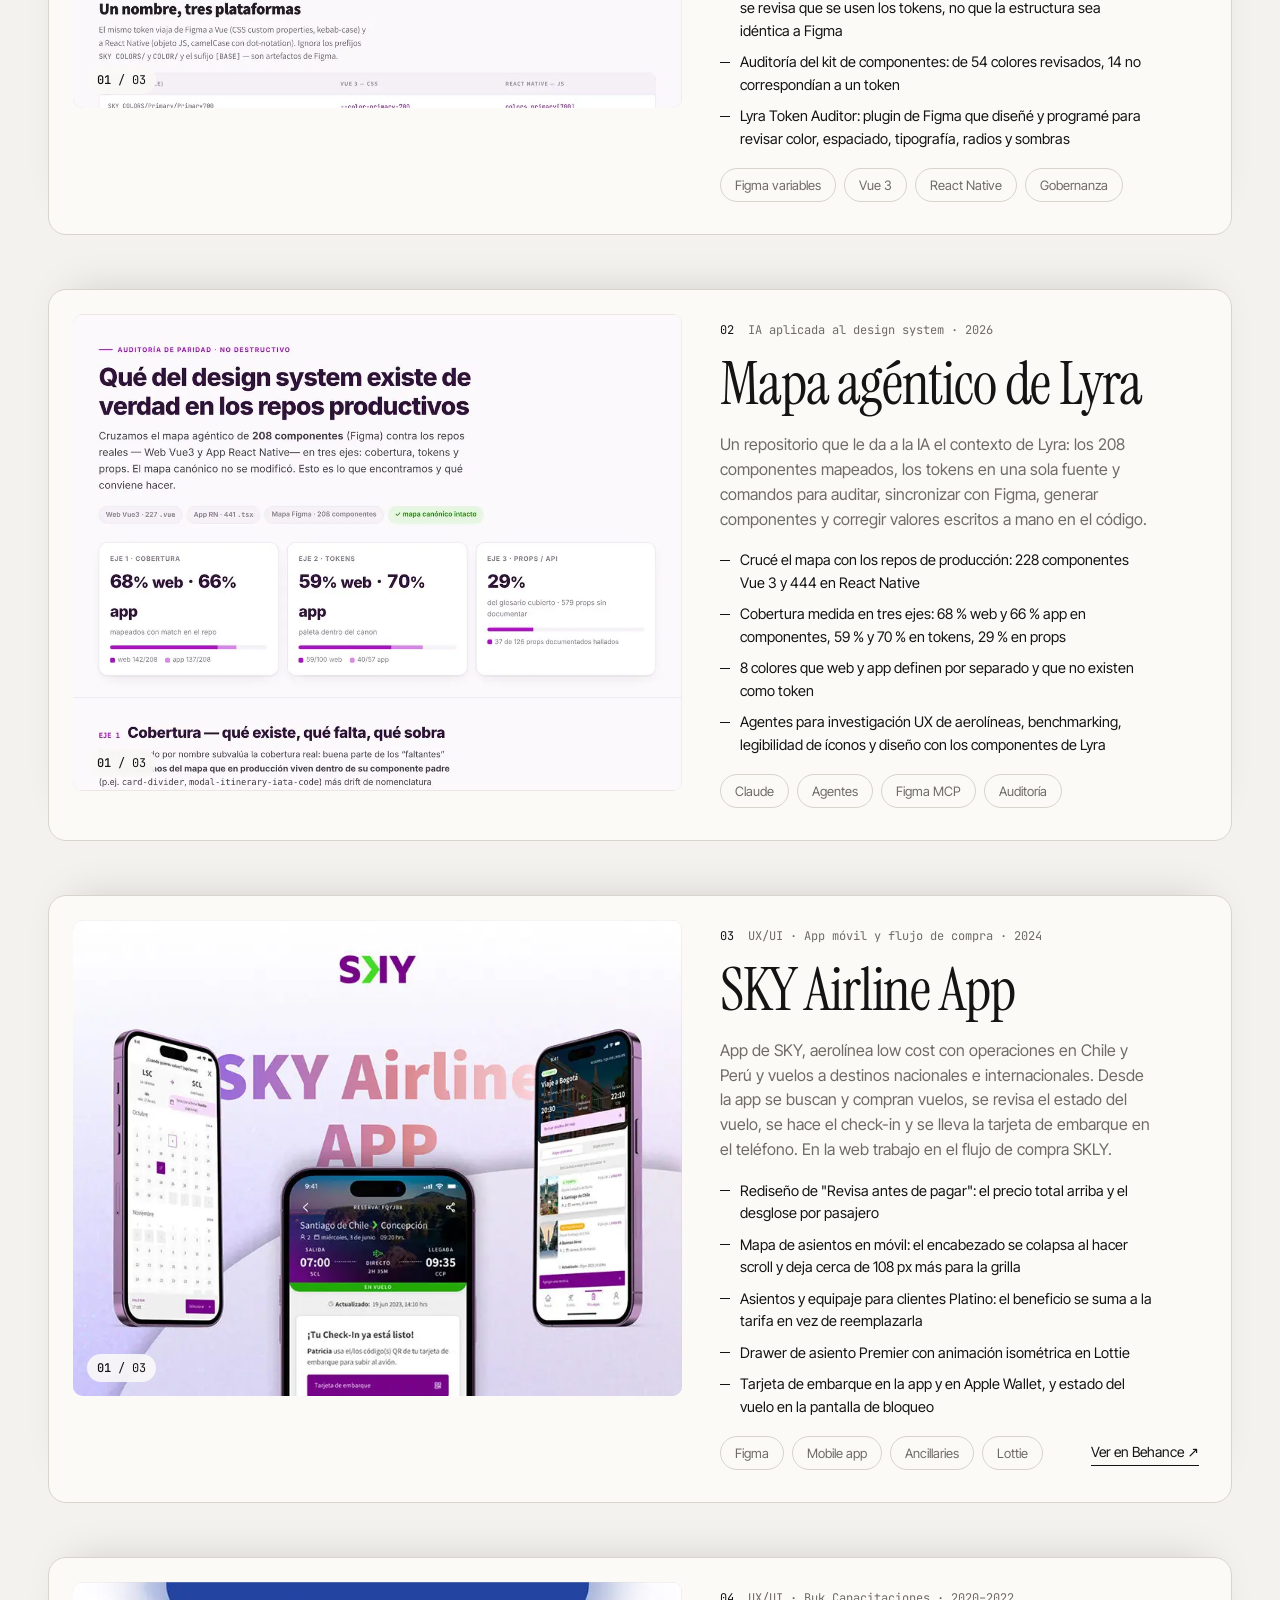
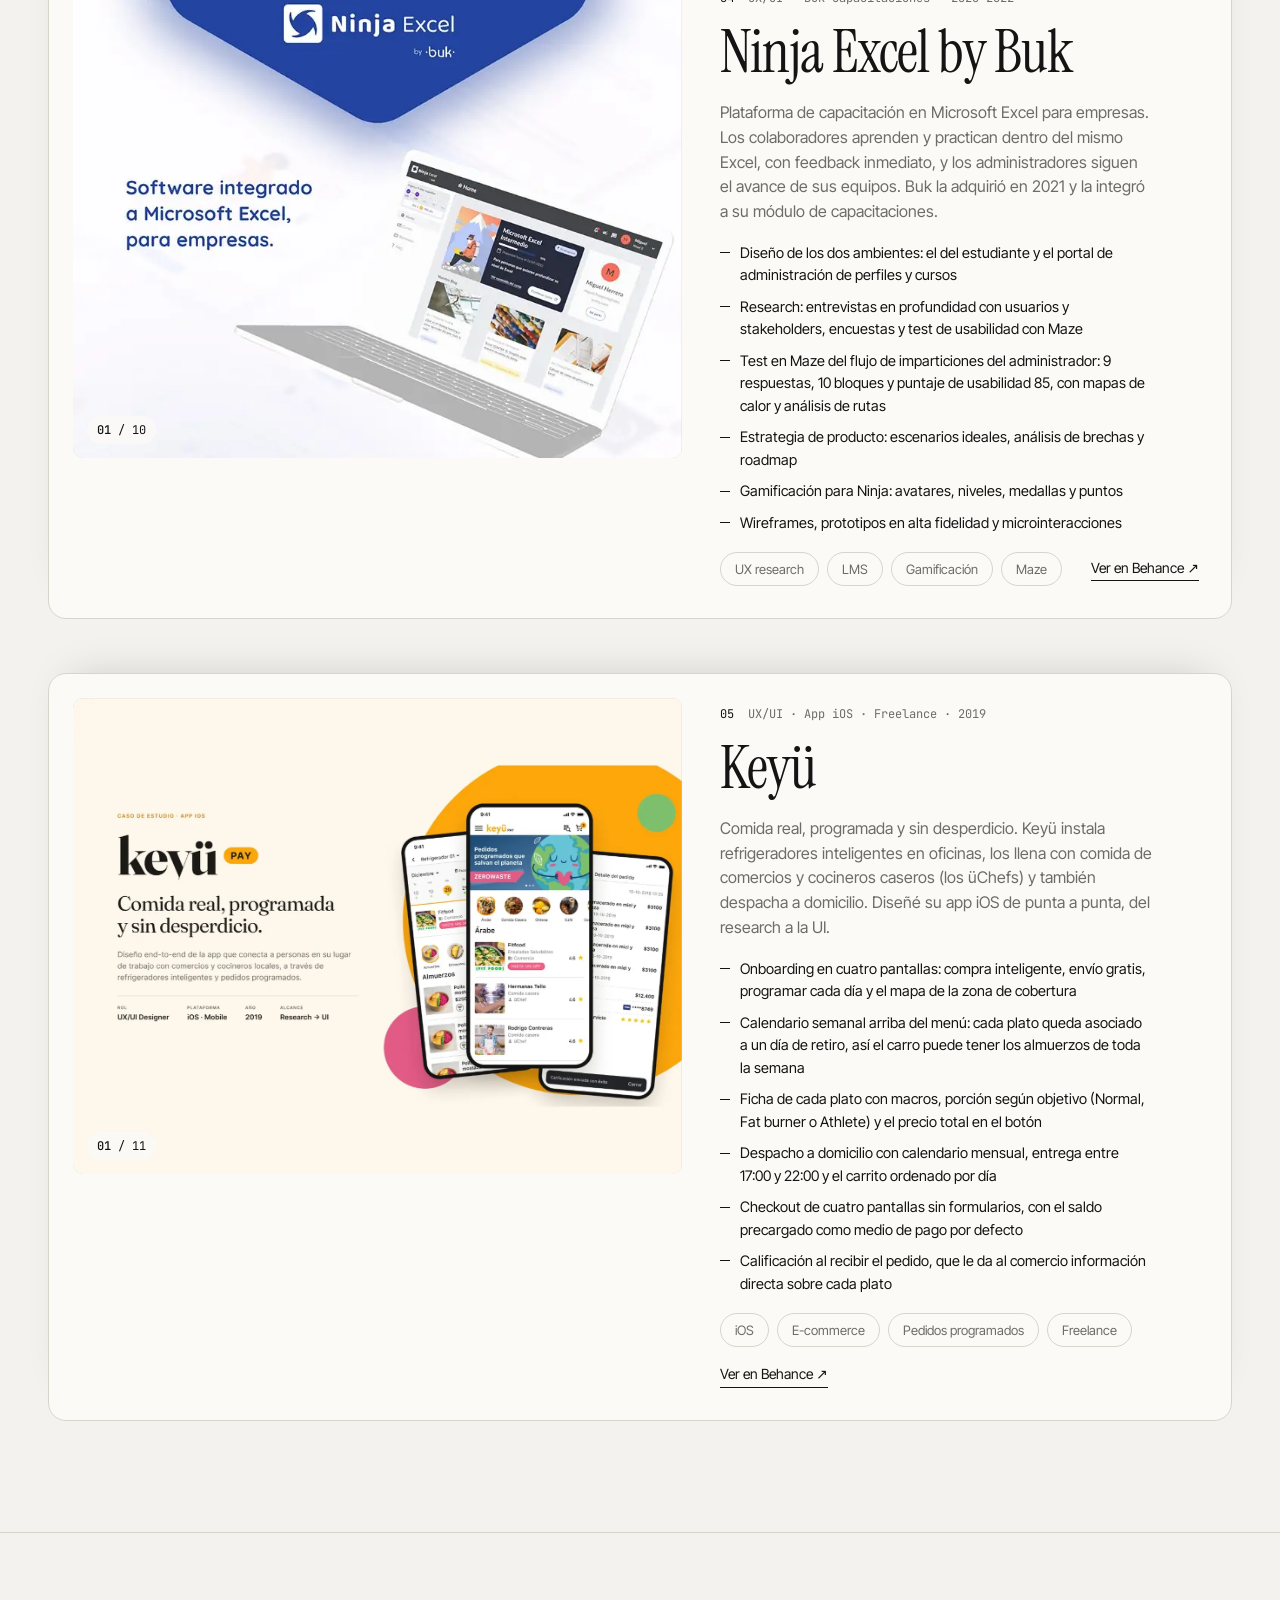
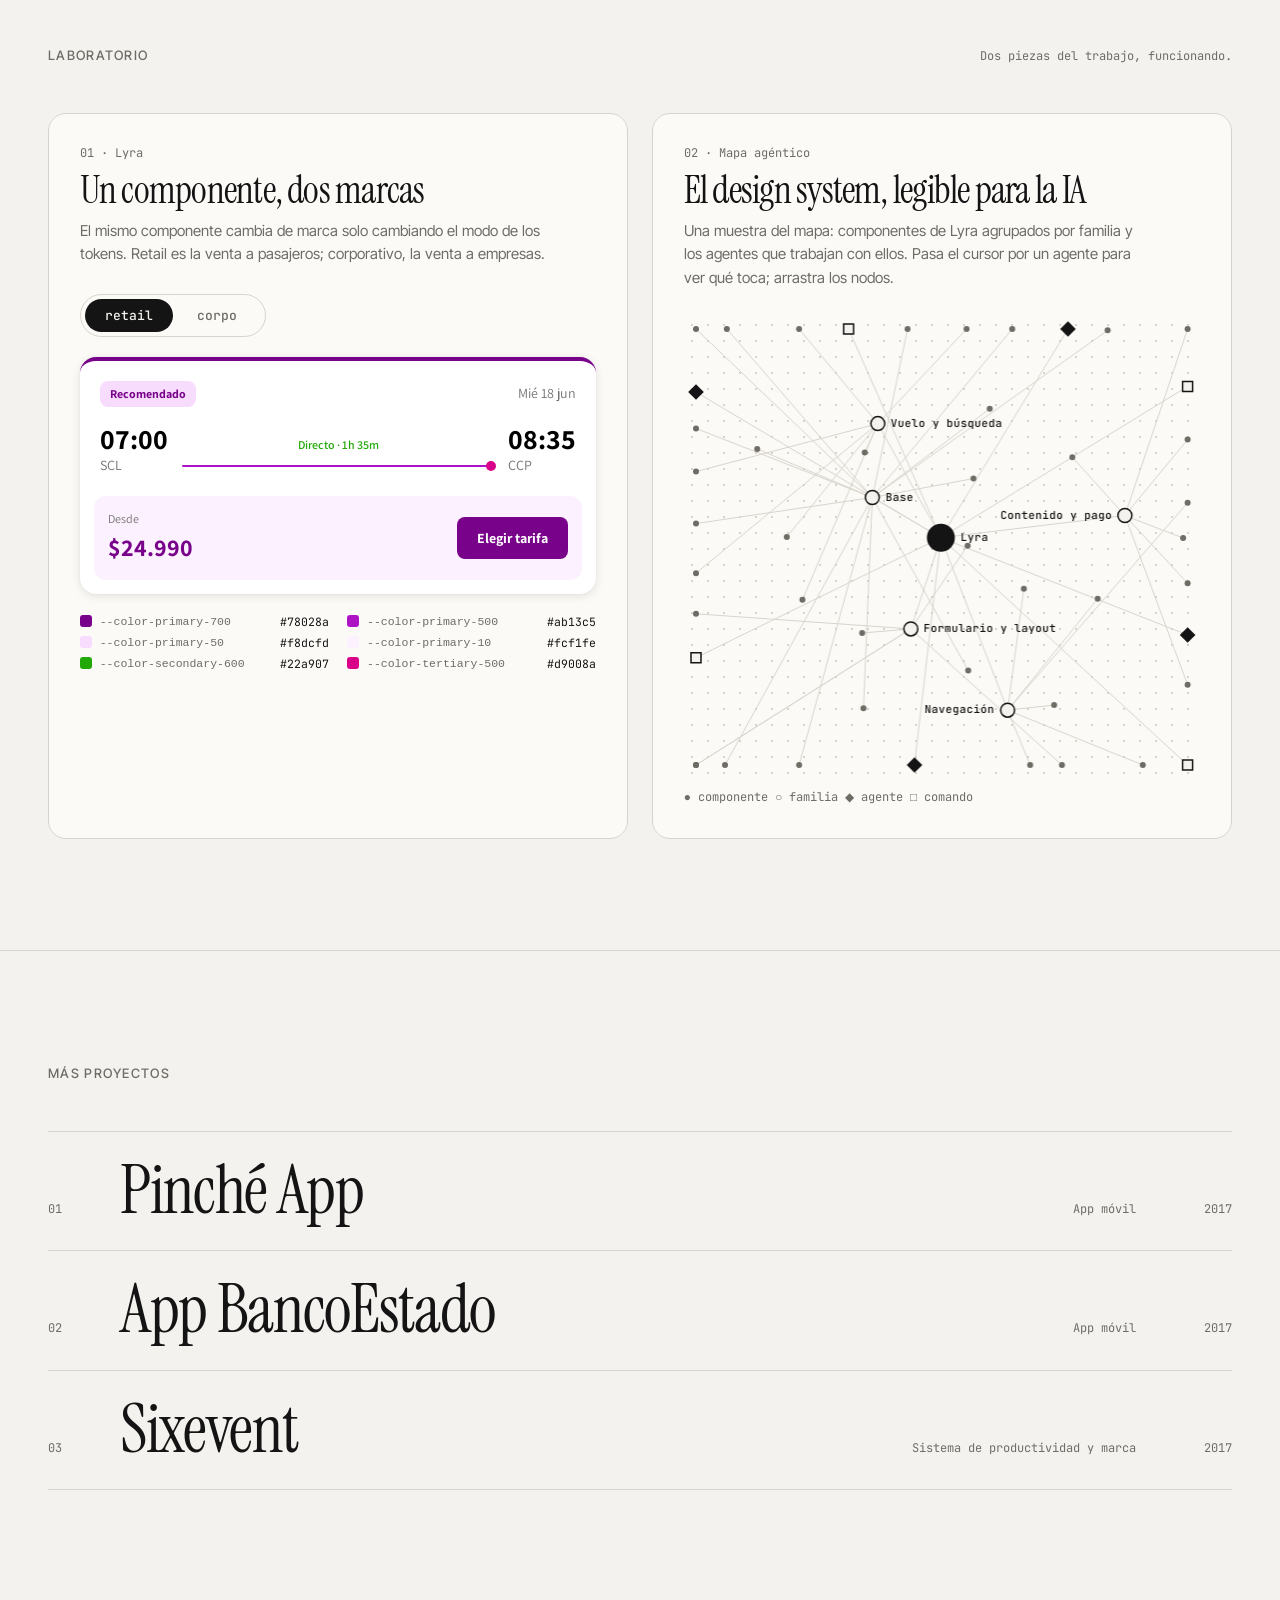
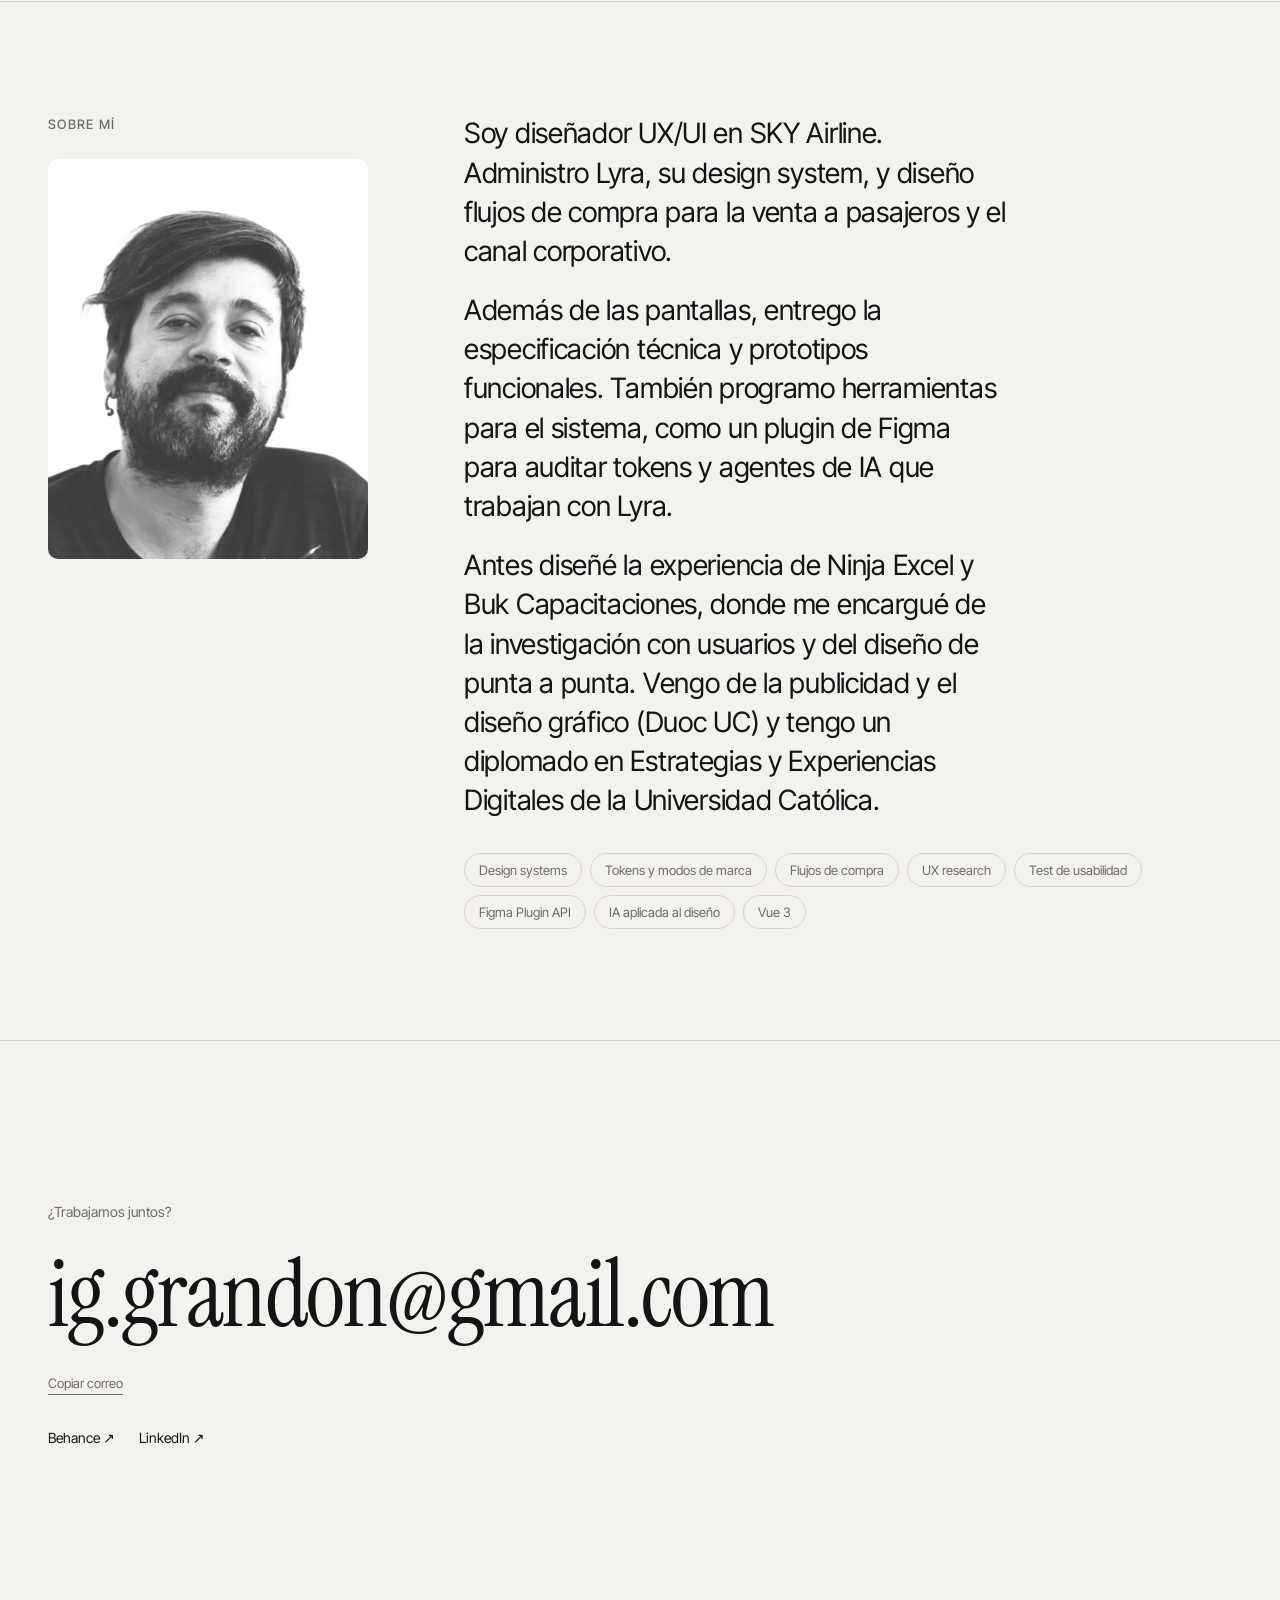
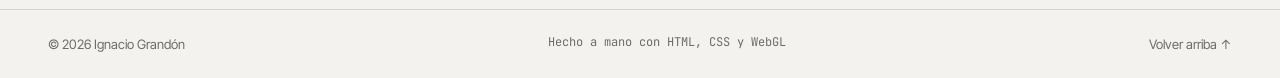
==== commit 221e1fd7: "Speed up loading on slow mobile connections Measured with a 4x CPU slowdown on weak 4G and bad 3G. O" ====
--- a/index.html
+++ b/index.html
@@ -5,12 +5,14 @@
     <meta name="viewport" content="width=device-width, initial-scale=1, viewport-fit=cover" />
     <title>Ignacio Grandón</title>
     <meta name="description" content="Portafolio de Ignacio Grandón, diseñador UX/UI y de design systems en Chile." />
-    <link rel="preconnect" href="https://fonts.googleapis.com" />
-    <link rel="preconnect" href="https://fonts.gstatic.com" crossorigin />
-    <link
-      href="https://fonts.googleapis.com/css2?family=Inter+Tight:wght@400;500;600&family=Instrument+Serif:ital@0;1&family=JetBrains+Mono:wght@400;500&family=Assistant:wght@400;600;700&display=swap"
-      rel="stylesheet"
-    />
+    <!-- El contenido se pide apenas empieza a cargar la página, en paralelo con el CSS -->
+    <script>
+      window.PORTFOLIO_READY = fetch("content/portfolio.json").then((r) => {
+        if (!r.ok) throw new Error("HTTP " + r.status);
+        return r.json();
+      });
+    </script>
+    <link rel="preload" href="assets/fonts/instrument-serif.woff2" as="font" type="font/woff2" crossorigin />
     <link rel="stylesheet" href="css/styles.css" />
   </head>
   <body>
@@ -126,7 +128,7 @@
       <section id="about" class="section about">
         <div class="about__aside">
           <h2>Sobre mí</h2>
-          <img class="about__photo" src="assets/img/ignacio.jpg" alt="Retrato de Ignacio Grandón" loading="lazy" />
+          <img class="about__photo" src="assets/img/ignacio.webp" alt="Retrato de Ignacio Grandón" loading="lazy" />
         </div>
         <div class="about__body">
           <div id="about-text"></div>
@@ -158,10 +160,20 @@
 
     <script src="js/data.js"></script>
     <script src="js/main.js"></script>
-    <script src="js/hero-bg.js"></script>
-    <script src="js/cursor.js"></script>
-    <script src="js/inspect.js"></script>
-    <script src="js/lab.js"></script>
-    <script src="js/project-dialog.js"></script>
+    <script>
+      // Lo que no hace falta para leer la portada (fondo animado, cursor, modo inspección,
+      // laboratorio, ficha de proyecto) se pide recién cuando el contenido ya está en
+      // pantalla, para que en redes lentas no le quite ancho de banda.
+      window.PORTFOLIO_READY.then(() =>
+        requestAnimationFrame(() =>
+          ["js/hero-bg.js", "js/cursor.js", "js/inspect.js", "js/lab.js", "js/project-dialog.js"].forEach((src) => {
+            const script = document.createElement("script");
+            script.src = src;
+            script.async = false;
+            document.body.appendChild(script);
+          })
+        )
+      );
+    </script>
   </body>
 </html>
--- a/css/styles.css
+++ b/css/styles.css
@@ -1,3 +1,11 @@
+/* Fuentes alojadas en el sitio (subconjunto latino, licencia SIL OFL).
+   Evitan abrir conexiones a otros dominios, que en redes lentas cuestan segundos. */
+@font-face { font-family: "Inter Tight"; font-style: normal; font-weight: 400 600; font-display: swap; src: url("../assets/fonts/inter-tight.woff2") format("woff2"); unicode-range: U+0000-00FF, U+0131, U+0152-0153, U+02BB-02BC, U+02C6, U+02DA, U+02DC, U+0304, U+0308, U+0329, U+2000-206F, U+20AC, U+2122, U+2191, U+2193, U+2212, U+2215, U+FEFF, U+FFFD; }
+@font-face { font-family: "Instrument Serif"; font-style: normal; font-weight: 400; font-display: swap; src: url("../assets/fonts/instrument-serif.woff2") format("woff2"); unicode-range: U+0000-00FF, U+0131, U+0152-0153, U+02BB-02BC, U+02C6, U+02DA, U+02DC, U+0304, U+0308, U+0329, U+2000-206F, U+20AC, U+2122, U+2191, U+2193, U+2212, U+2215, U+FEFF, U+FFFD; }
+@font-face { font-family: "Instrument Serif"; font-style: italic; font-weight: 400; font-display: swap; src: url("../assets/fonts/instrument-serif-italic.woff2") format("woff2"); unicode-range: U+0000-00FF, U+0131, U+0152-0153, U+02BB-02BC, U+02C6, U+02DA, U+02DC, U+0304, U+0308, U+0329, U+2000-206F, U+20AC, U+2122, U+2191, U+2193, U+2212, U+2215, U+FEFF, U+FFFD; }
+@font-face { font-family: "JetBrains Mono"; font-style: normal; font-weight: 400 500; font-display: swap; src: url("../assets/fonts/jetbrains-mono.woff2") format("woff2"); unicode-range: U+0000-00FF, U+0131, U+0152-0153, U+02BB-02BC, U+02C6, U+02DA, U+02DC, U+0304, U+0308, U+0329, U+2000-206F, U+20AC, U+2122, U+2191, U+2193, U+2212, U+2215, U+FEFF, U+FFFD; }
+@font-face { font-family: "Assistant"; font-style: normal; font-weight: 400 700; font-display: swap; src: url("../assets/fonts/assistant.woff2") format("woff2"); unicode-range: U+0000-00FF, U+0131, U+0152-0153, U+02BB-02BC, U+02C6, U+02DA, U+02DC, U+0304, U+0308, U+0329, U+2000-206F, U+20AC, U+2122, U+2191, U+2193, U+2212, U+2215, U+FEFF, U+FFFD; }
+
 /* Concepto: la página se comporta como un design system.
    Tokens arriba; todo lo demás se arma con ellos. El modo inspección (tecla I)
    deja ver la grilla, las cajas y los tokens que usa cada elemento. */
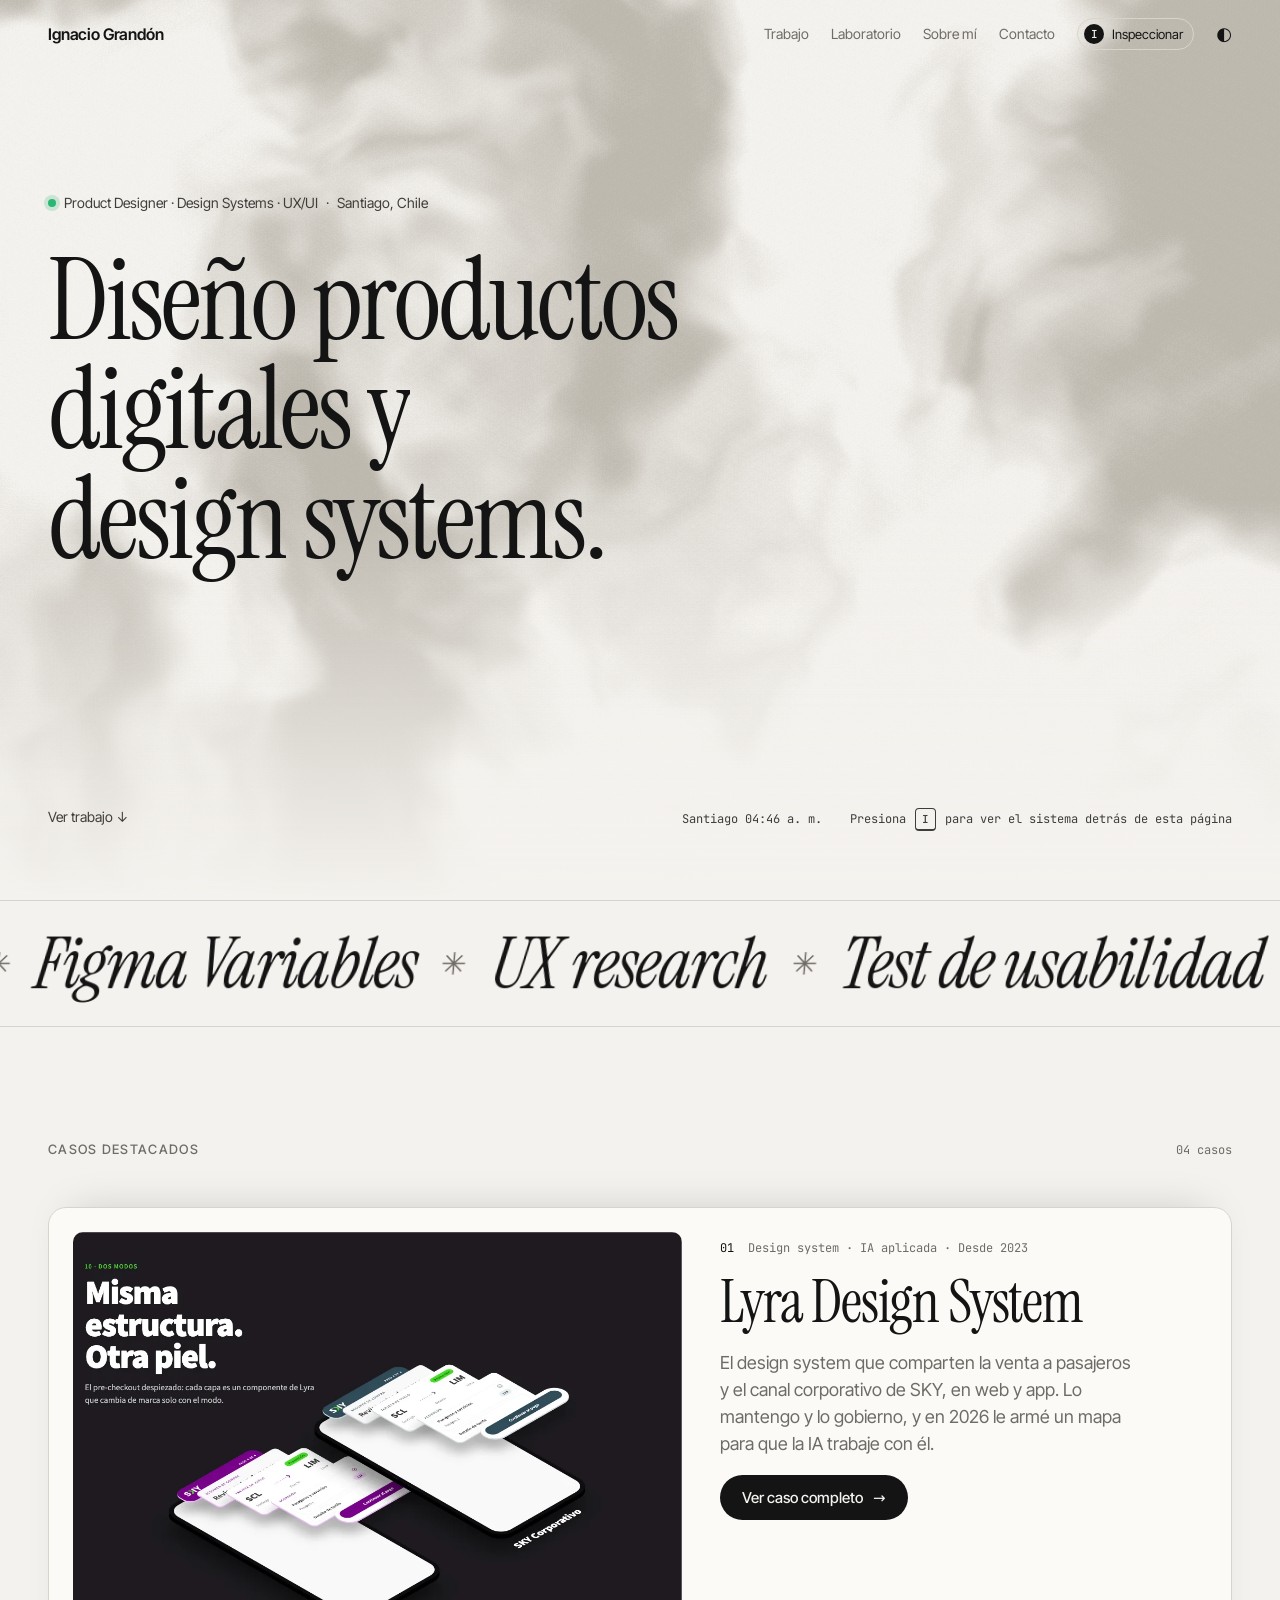
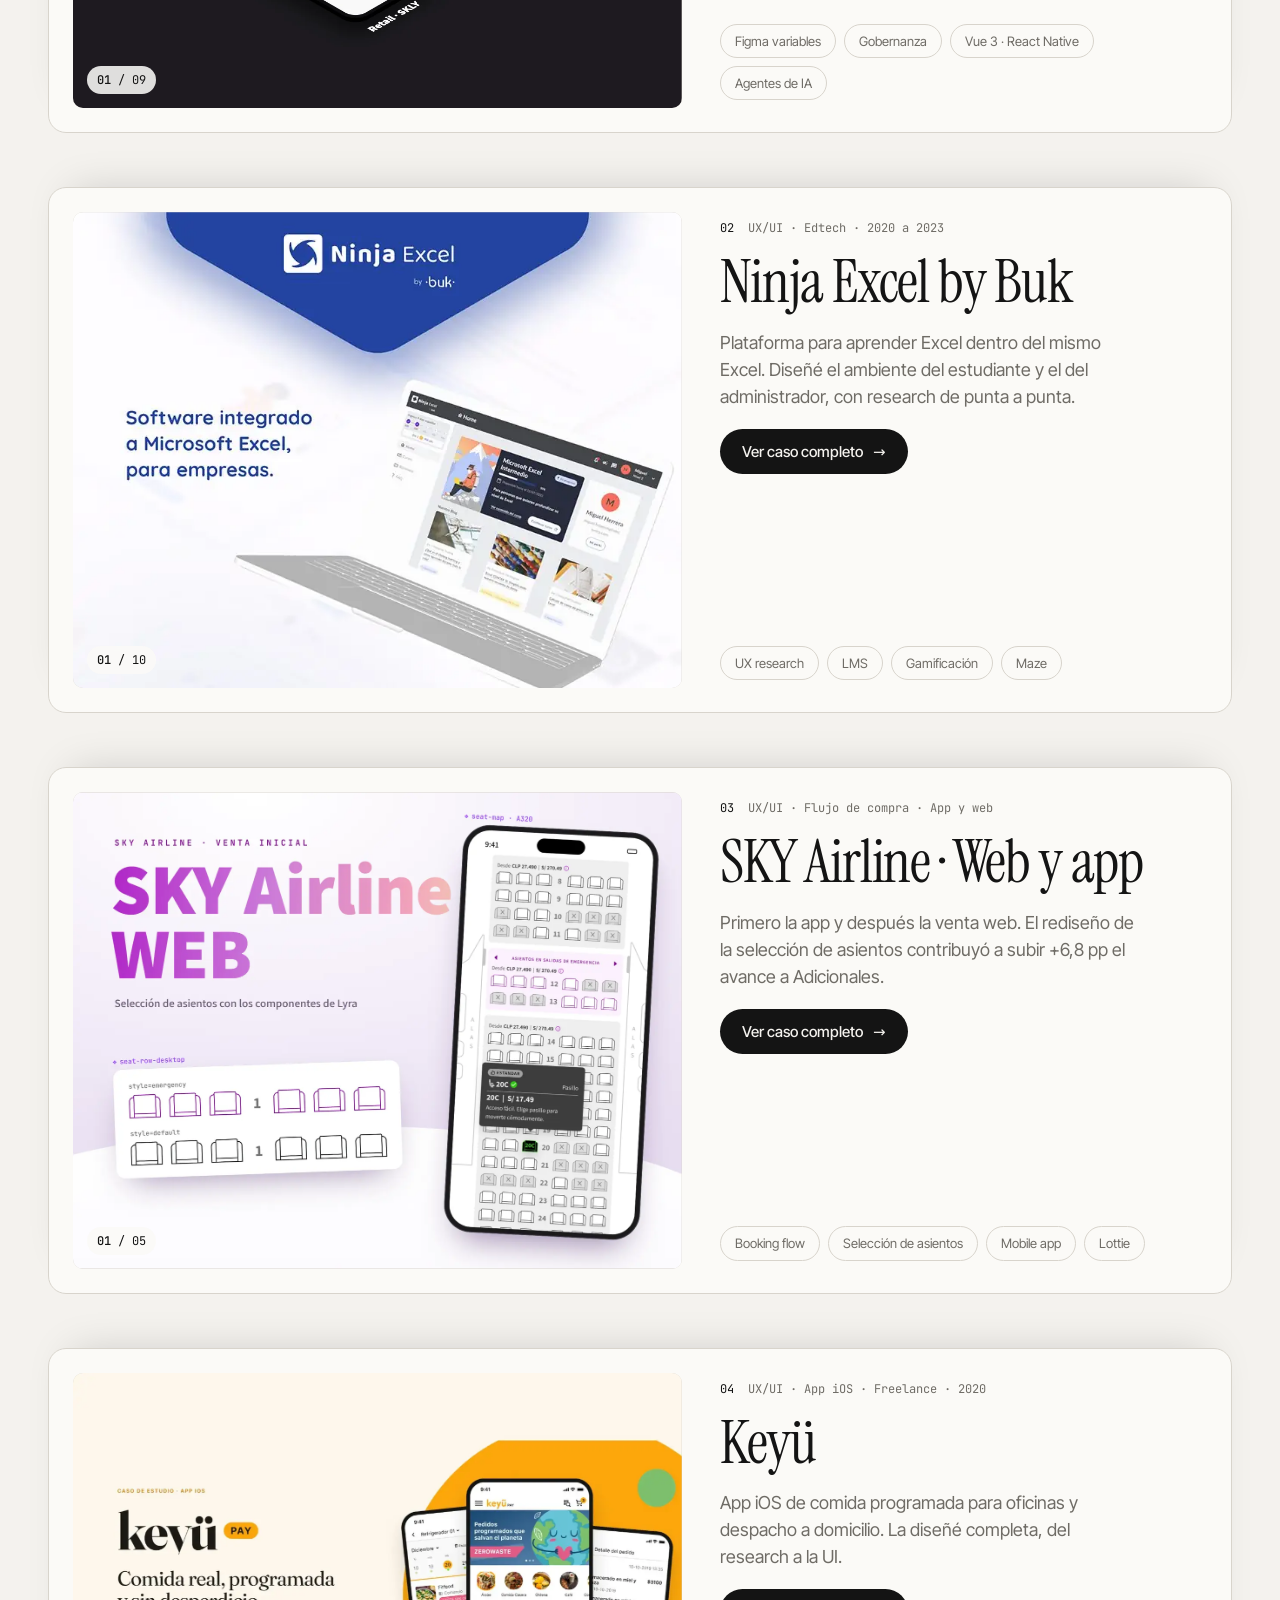
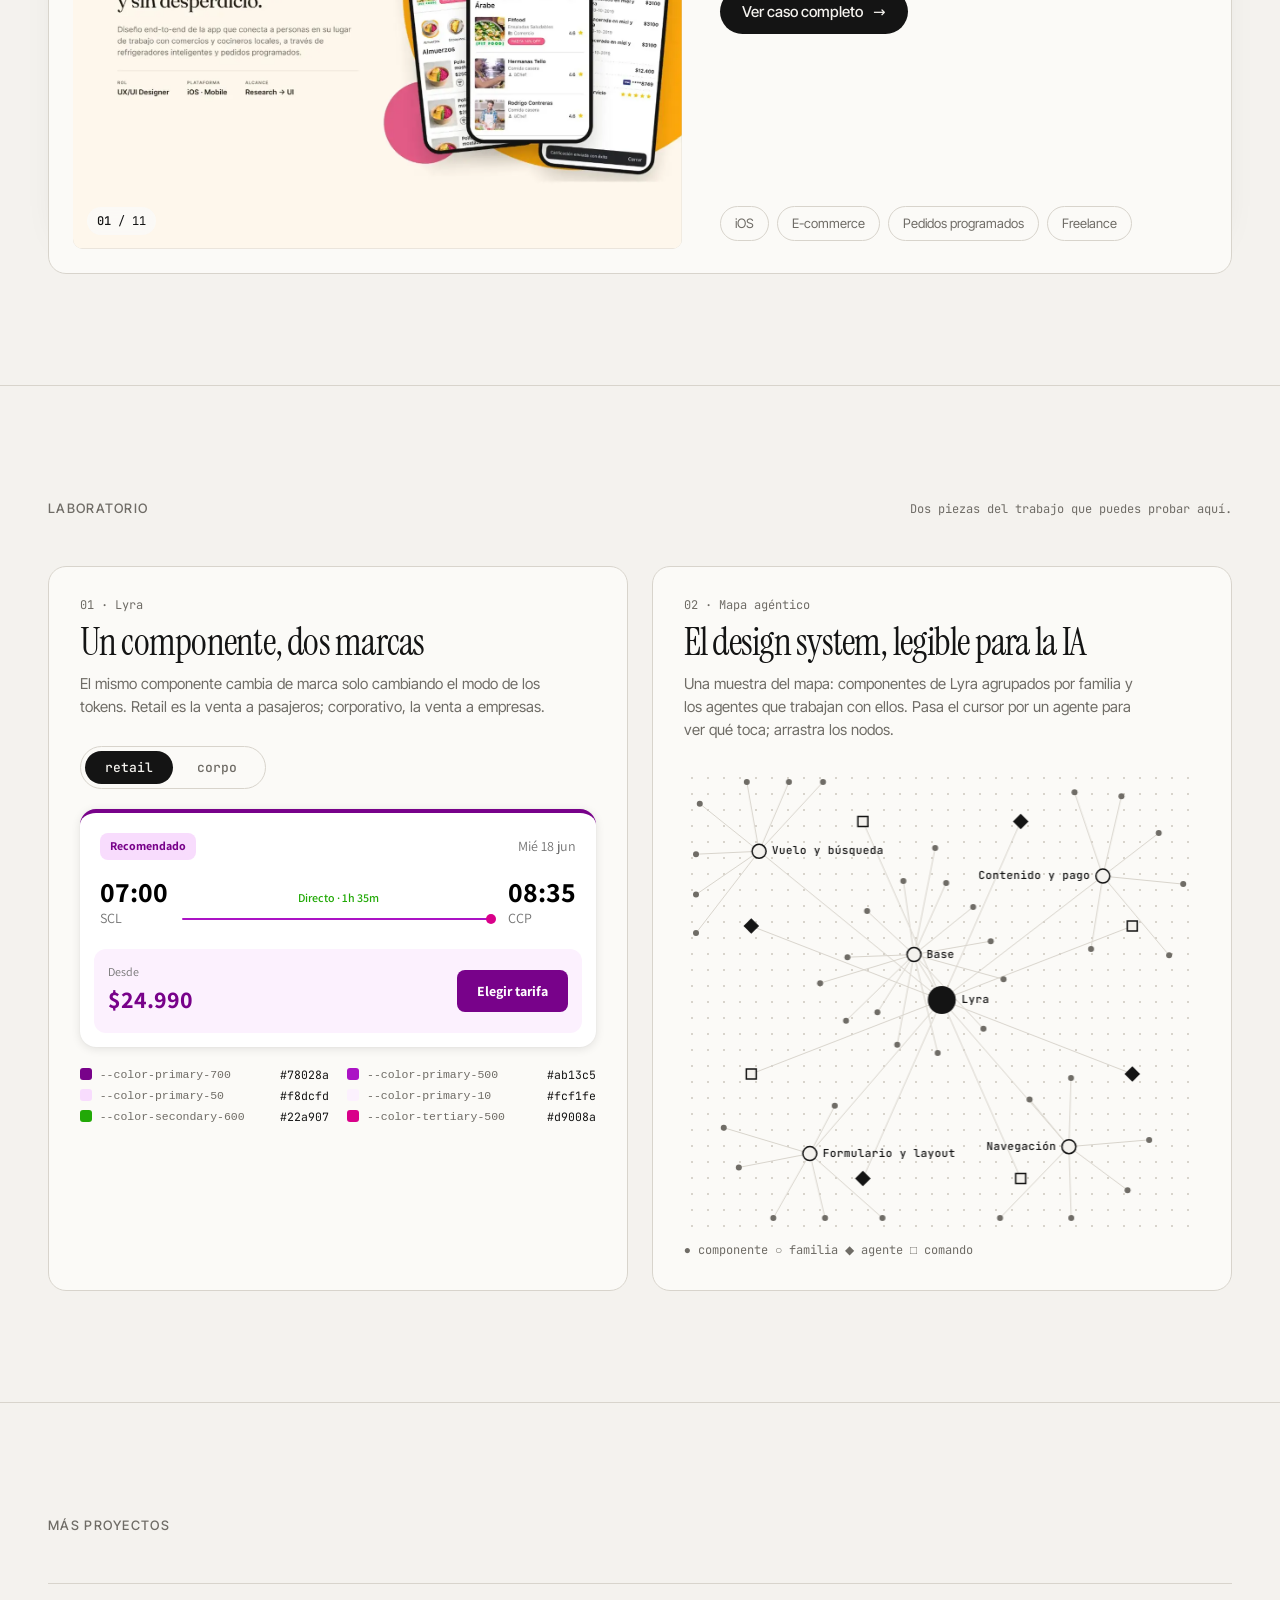
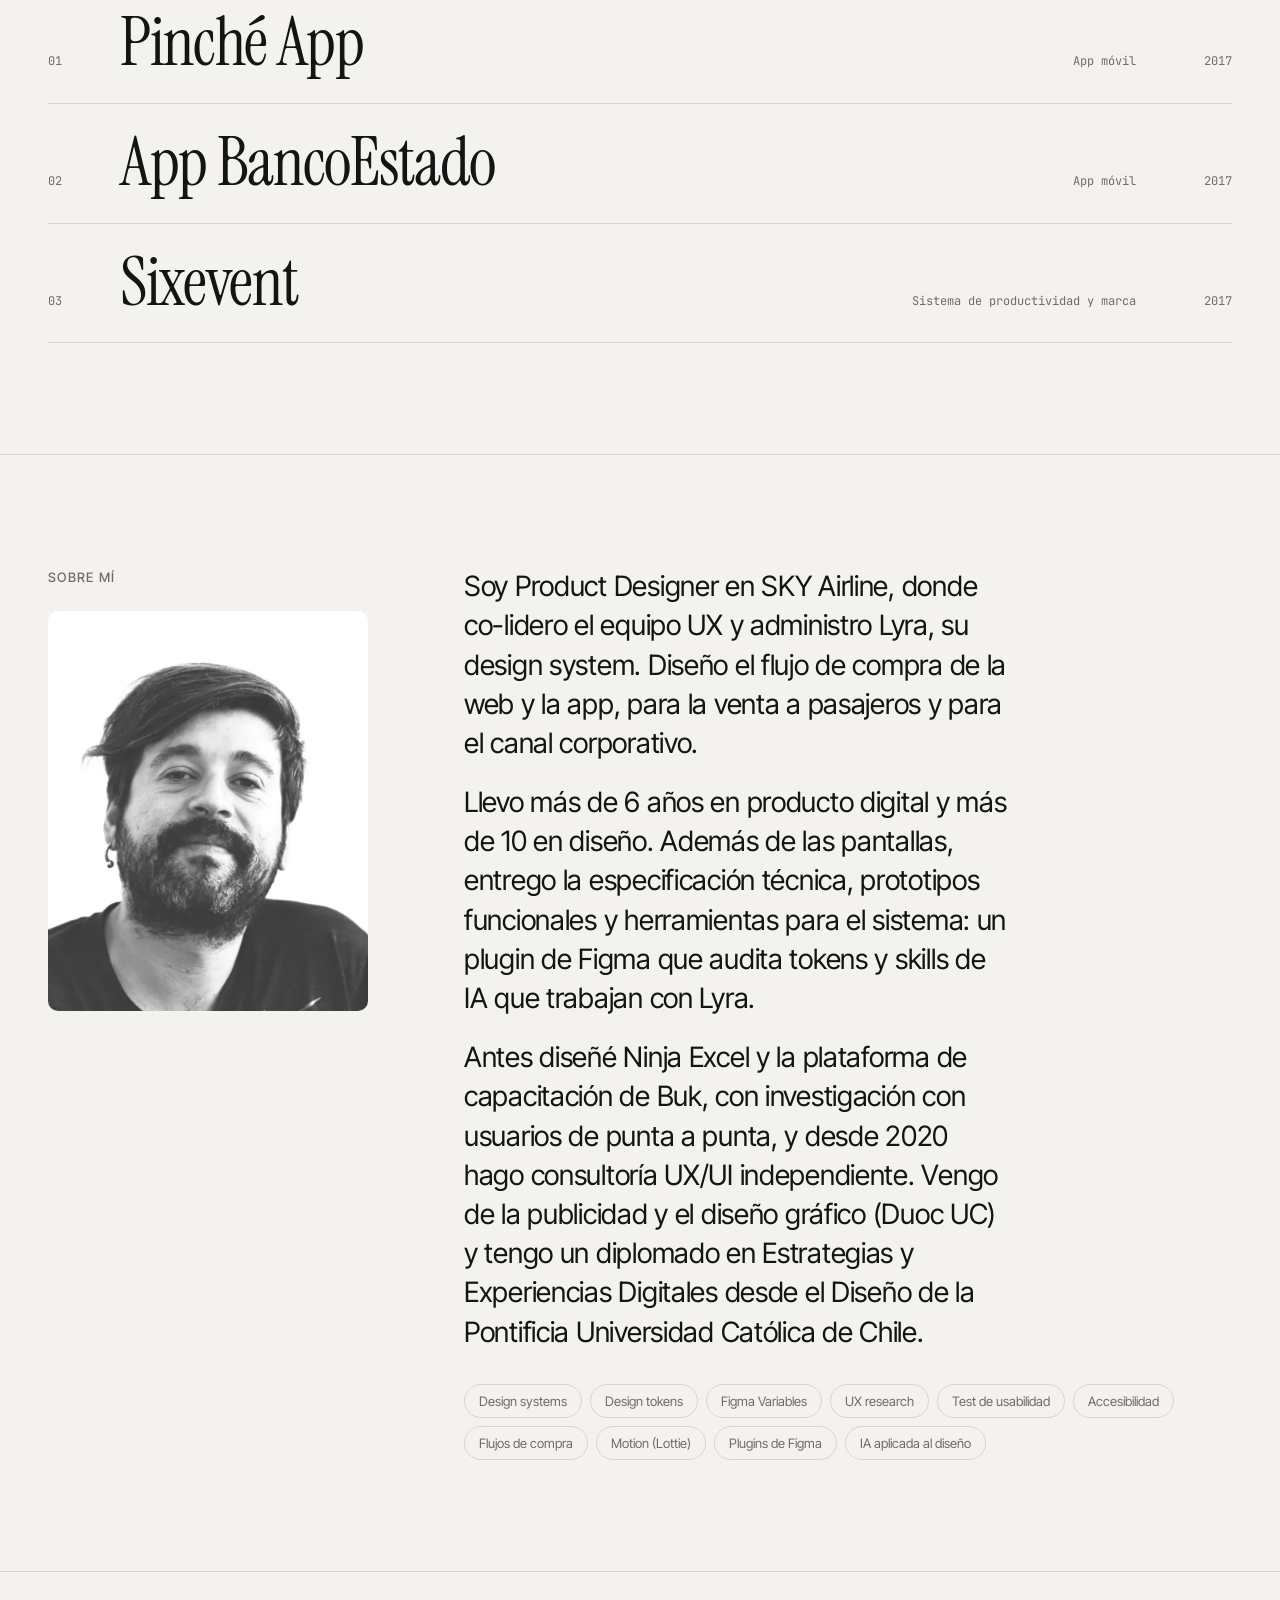
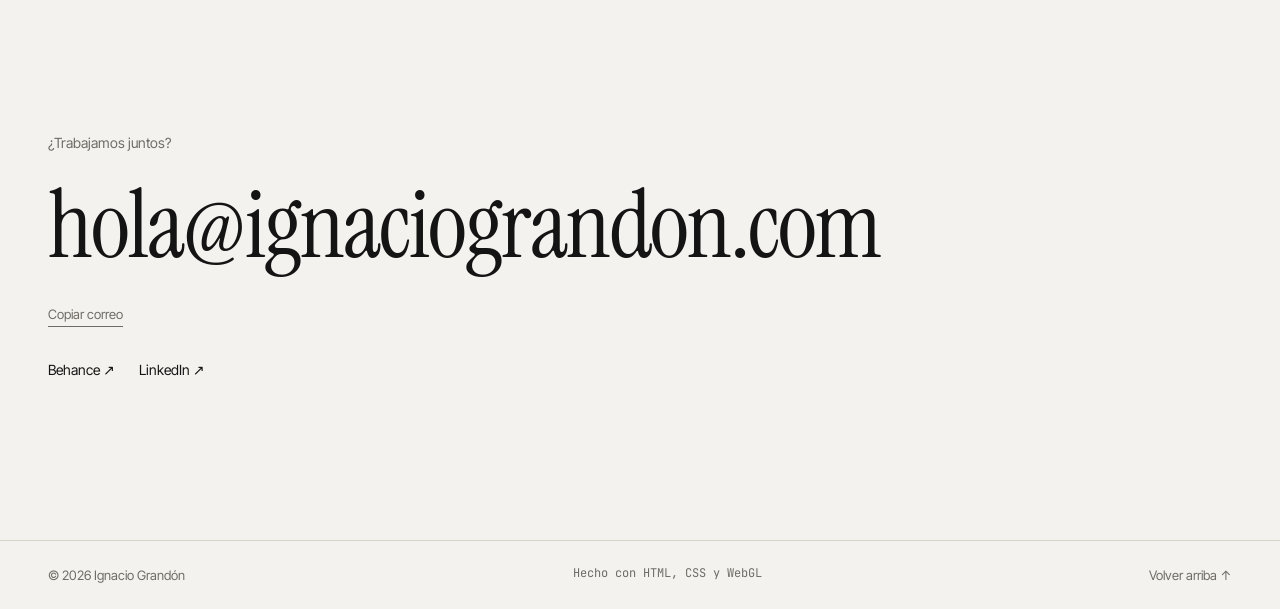
==== commit a4924800: "Textos: sin guiones largos ni flechas en el contenido, frases más directas Co-Authored-By: Claude Op" ====
--- a/index.html
+++ b/index.html
@@ -62,7 +62,7 @@
       <section id="lab" class="section lab">
         <div class="section__head">
           <h2>Laboratorio</h2>
-          <p class="section__note">Dos piezas del trabajo, funcionando.</p>
+          <p class="section__note">Dos piezas del trabajo que puedes probar aquí.</p>
         </div>
 
         <div class="lab__grid">
@@ -146,7 +146,7 @@
 
     <footer class="footer">
       <span>© <span id="year"></span> <span data-bind="name"></span></span>
-      <span class="footer__built">Hecho a mano con HTML, CSS y WebGL</span>
+      <span class="footer__built">Hecho con HTML, CSS y WebGL</span>
       <a href="#top">Volver arriba ↑</a>
     </footer>
 
--- a/css/styles.css
+++ b/css/styles.css
@@ -210,13 +210,18 @@
 .card__meta { display: flex; gap: 14px; font: 400 12px var(--mono); color: var(--muted); }
 .card__meta span { color: var(--fg); }
 .card__title { font: 400 clamp(38px, 4.6vw, 68px)/0.98 var(--serif); letter-spacing: -0.02em; text-wrap: balance; }
-.card__summary { color: var(--muted); font-size: 16px; max-width: 48ch; }
-.card__highlights { list-style: none; display: grid; gap: 9px; font-size: 14.5px; max-width: 54ch; }
-.card__highlights li { padding-left: 20px; position: relative; }
-.card__highlights li::before { content: ""; position: absolute; left: 0; top: 0.72em; width: 10px; height: 1px; background: var(--fg); }
+.card__summary { color: var(--muted); font-size: clamp(17px, 1.4vw, 20px); line-height: 1.5; max-width: 42ch; }
+.card__more {
+  align-self: flex-start; display: inline-flex; align-items: center; gap: 10px;
+  font: 500 15px var(--sans); color: var(--bg); background: var(--fg);
+  border: 0; border-radius: 999px; padding: 13px 22px; cursor: pointer;
+  transition: transform 0.4s var(--ease-out), opacity 0.2s;
+}
+.card__more span { transition: transform 0.4s var(--ease-out); }
+.card__more:hover span { transform: translateX(4px); }
+.card__more:focus-visible { outline: 2px solid var(--fg); outline-offset: 3px; }
 .card__foot { margin-top: auto; display: flex; flex-wrap: wrap; align-items: center; justify-content: space-between; gap: 16px; }
 .card__foot .tags { margin: 0; }
-.card__link { font-size: 14px; border-bottom: 1px solid currentColor; padding-bottom: 2px; display: inline-block; transition: transform 0.4s var(--ease-out); }
 
 .tags { list-style: none; display: flex; flex-wrap: wrap; gap: 8px; margin-top: 32px; }
 .tags li { padding: 6px 14px; border: 1px solid var(--line); border-radius: 999px; font-size: 13px; color: var(--muted); }
